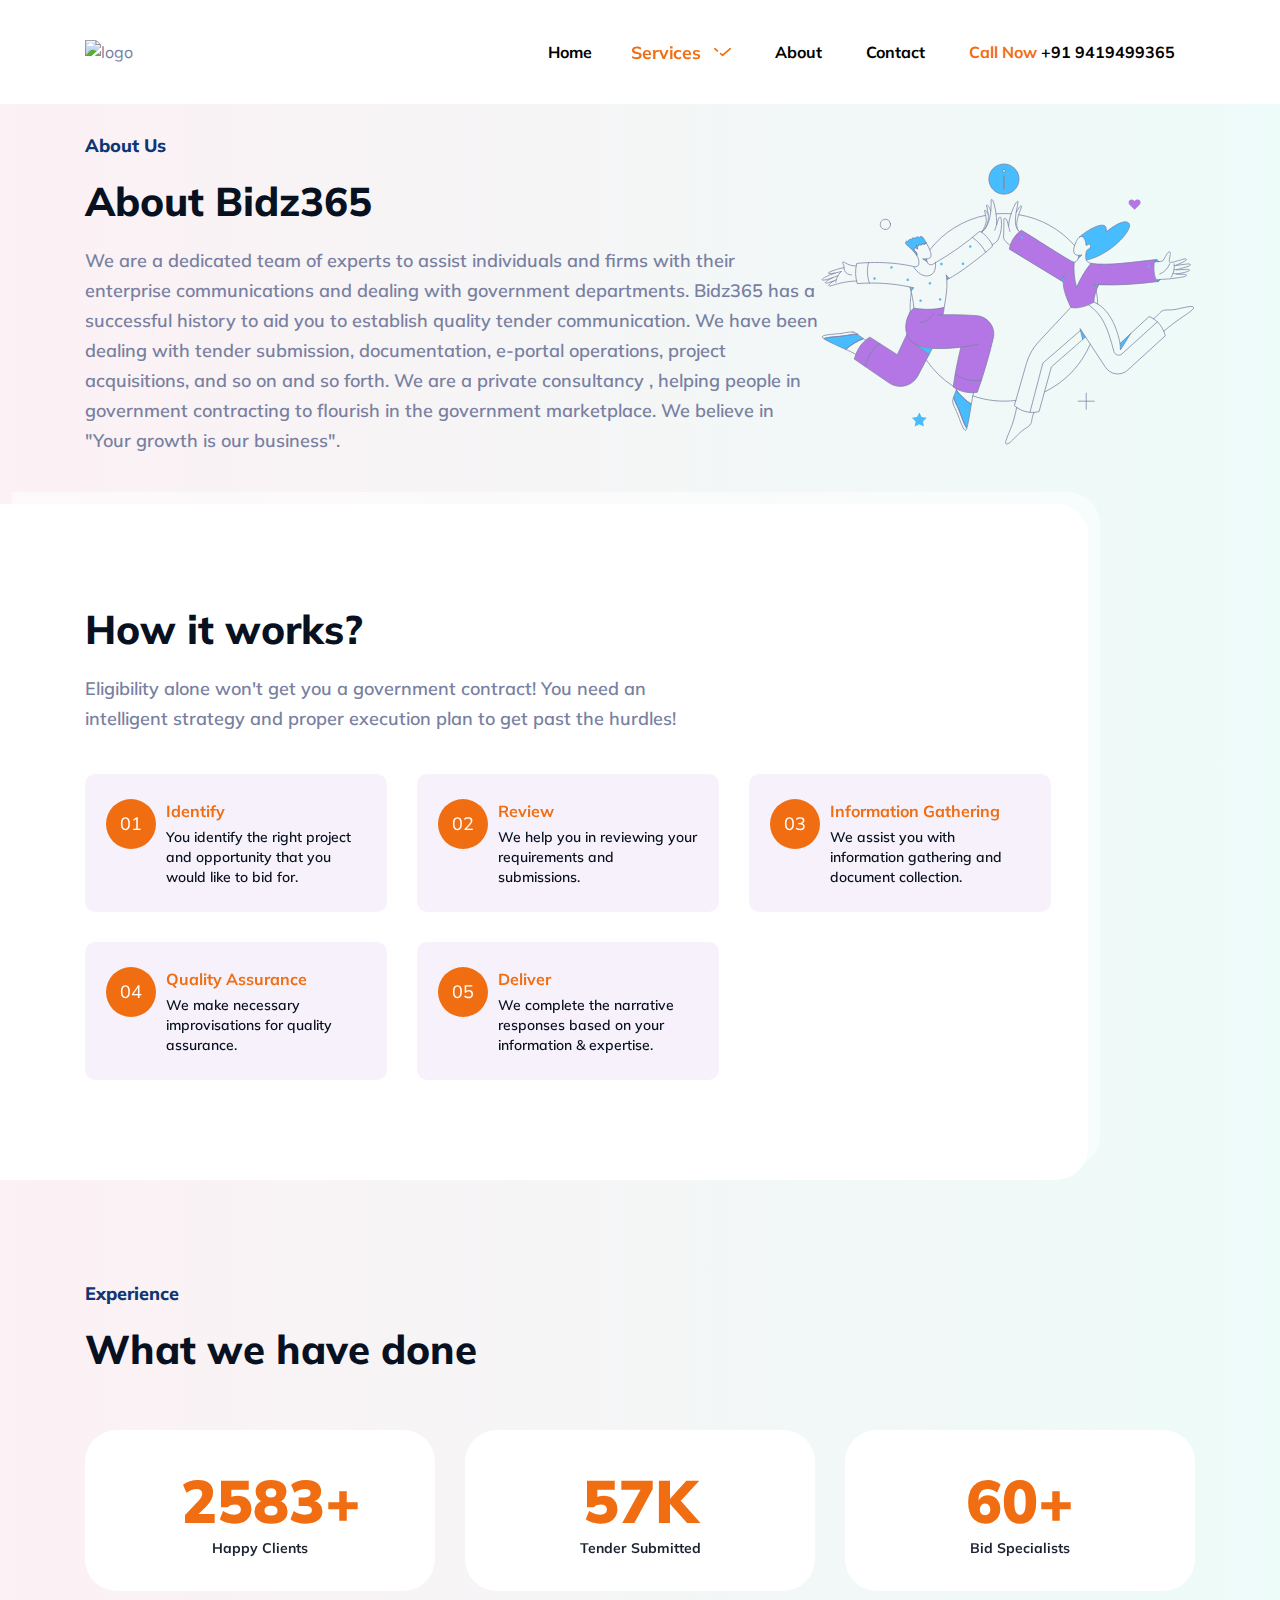
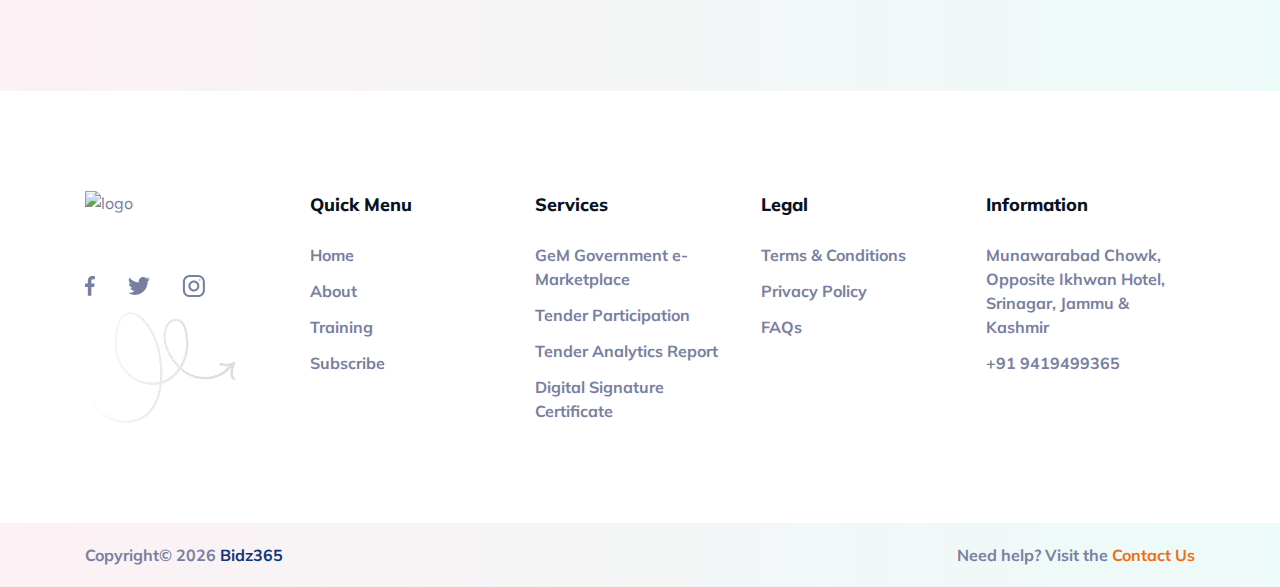
==== about.html @ 1468e2b6 "Updated" ====
<!DOCTYPE html>
<html lang="en" dir="ltr">

<head>
    <meta charset="UTF-8" />
    <meta http-equiv="X-UA-Compatible" content="IE=edge" />
    <meta name="viewport" content="width=device-width, initial-scale=1.0" />
    <title>About Bidz365 | Tender Management Service in Kashmir</title>
    <link rel="icon" href="https://www.bidz365.com/assets/uploads/favicon.png" sizes="32x32" />
    <link rel="icon" href="https://www.bidz365.com/assets/uploads/favicon.png" sizes="192x192" />
    <link rel="apple-touch-icon" href="https://www.bidz365.com/assets/uploads/favicon.png" />
    <!-- Favicon -->
    <link rel="icon" type="icon" href="assets/images/favicon.png" />
    <!-- Fonts -->
    <link href="https://fonts.googleapis.com/css2?family=Mulish:wght@400;500;700;800;900&display=swap"
        rel="stylesheet" />
    <!-- Swiper Slider -->
    <link rel="stylesheet" href="assets/css/swiper-bundle.min.css" />
    <!-- AOS Animation CSS -->
    <link href="assets/css/aos.css" rel="stylesheet" />
    <!-- Style CSS -->
    <link rel="stylesheet" href="assets/css/style.css" />
</head>

<body class="overflow-x-hidden">
    <!-- screen loader -->
    <div class="screen_loader fixed inset-0 z-[60] grid place-content-center bg-[#fafafa] dark:bg-[#060818]">
        <svg xmlns="http://www.w3.org/2000/svg" xmlns:xlink="http://www.w3.org/1999/xlink" width="200px" height="200px"
            viewBox="0 0 100 100" preserveAspectRatio="xMidYMid">
            <circle cx="50" cy="50" r="0" fill="none" stroke="#47bdff" stroke-width="4">
                <animate attributeName="r" repeatCount="indefinite" dur="1s" values="0;16" keyTimes="0;1"
                    keySplines="0 0.2 0.8 1" calcMode="spline" begin="0s"></animate>
                <animate attributeName="opacity" repeatCount="indefinite" dur="1s" values="1;0" keyTimes="0;1"
                    keySplines="0.2 0 0.8 1" calcMode="spline" begin="0s"></animate>
            </circle>
            <circle cx="50" cy="50" r="0" fill="none" stroke="#b476e5" stroke-width="4">
                <animate attributeName="r" repeatCount="indefinite" dur="1s" values="0;16" keyTimes="0;1"
                    keySplines="0 0.2 0.8 1" calcMode="spline" begin="-0.5s"></animate>
                <animate attributeName="opacity" repeatCount="indefinite" dur="1s" values="1;0" keyTimes="0;1"
                    keySplines="0.2 0 0.8 1" calcMode="spline" begin="-0.5s"></animate>
            </circle>
        </svg>
    </div>

    <div
        class="flex min-h-screen flex-col bg-white bg-gradient-to-r from-[#FCF1F4] to-[#EDFBF9] font-mulish text-base font-normal text-gray antialiased dark:bg-[#101926] dark:from-transparent dark:to-transparent">
        <header id="top-header" class="sticky top-0 z-50 bg-white transition duration-300">
            <div class="container">
                <div class="relative flex items-center justify-between py-5 lg:py-0">
                    <a href="/"><img src="assets/images/logo.jpeg" alt="logo" class="h-15" /></a>
                    <div class="flex items-center">
                        <div onclick="toggleMenu()" class="overlay fixed inset-0 z-[51] hidden bg-black/60 lg:hidden">
                        </div>
                        <div class="menus">
                            <div class="border-b border-gray/10 ltr:text-right rtl:text-left lg:hidden">
                                <button onclick="toggleMenu()" type="button" class="p-4">
                                    <svg xmlns="http://www.w3.org/2000/svg" fill="none" viewBox="0 0 24 24"
                                        stroke-width="1.5" stroke="currentColor"
                                        class="h-6 w-6 text-black dark:text-white">
                                        <path stroke-linecap="round" stroke-linejoin="round" d="M6 18L18 6M6 6l12 12" />
                                    </svg>
                                </button>
                            </div>
                            <ul>
                                <li><a href="/">Home</a></li>
                                <li class="group relative">
                                    <a href="javascript:;" class="active">
                                        Services
                                        <div class="group-hover:rotate-180 ltr:ml-2 rtl:mr-2">
                                            <svg width="24" height="24" viewBox="0 0 24 24" fill="none"
                                                xmlns="http://www.w3.org/2000/svg">
                                                <path d="M19 9L12 15L10.25 13.5M5 9L7.33333 11" stroke="currentColor"
                                                    stroke-width="1.5" stroke-linecap="round" stroke-linejoin="round" />
                                            </svg>
                                        </div>
                                    </a>
                                    <div class="submenu">
                                        <a href="https://www.bidz365.com/government-marketplace/">Government
                                            e-Marketplace (GeM)</a>
                                        <a href="https://www.bidz365.com/tender-participation/">Tender Participation
                                            Services</a>
                                        <a href="https://www.bidz365.com/tender-analytics-report.php">Tender Analytics
                                            Report </a>
                                        <a href="https://www.bidz365.com/digital-signature-certificates.php">Digital
                                            Signature Certificate </a>
                                        <!-- <a href="marketing.html" class="active">Sales Marketing </a> -->
                                        <a href="https://www.bidz365.com/">
                                            Training
                                            <span
                                                class="ml-1 whitespace-nowrap rounded bg-gradient-to-r from-[#ef4444] to-[#f97316] px-1.5 py-0.5 text-[10px] font-bold uppercase text-white">
                                                New
                                            </span>
                                        </a>
                                    </div>
                                </li>
                                <li>
                                    <a href="https://www.bidz365.com/about-us/">About</a>
                                </li>
                                <li>
                                    <a href="https://www.bidz365.com/contact/">Contact</a>
                                </li>
                                <li>
                                    <a class="ml-2" href="tel:+919419499365"><span><span class="text-secondary">Call Now
                                            </span> +91 9419499365</span></a>
                                </li>
                            </ul>
                        </div>
                        <ul
                            class="flex items-center gap-5 ltr:pr-5 rtl:pl-5 ltr:lg:pl-5 ltr:lg:pr-0 rtl:lg:pr-5 rtl:lg:pl-0">
                            <!-- <li>
                                <button type="button"
                                class="btn bg-secondary py-2 px-[20px] inline-flex items-center text-white hover:bg-primary">Read More</button>
                            </li> -->
                            <!-- <li>
                                <button type="button"
                                    class="flex h-10 w-10 items-center justify-center rounded-full bg-gray-dark text-white hover:text-primary"
                                    onclick="toggleTheme()">
                                    <svg width="20" height="20" viewBox="0 0 20 20" fill="none"
                                        xmlns="http://www.w3.org/2000/svg" class="dark-mode-btn">
                                        <path
                                            d="M8 4C8 8.4 11.6 12 16 12C17.4 12 18.8 11.6 20 11C19.5 16.1 15.2 20 10 20C4.5 20 0 15.5 0 10C0 4.8 4 0.5 9 0C8.4 1.2 8 2.6 8 4ZM2 10C2 14.4 5.6 18 10 18C12.9 18 15.5 16.5 17 14C16.7 14 16.4 14 16 14C10.5 14 6 9.5 6 4C6 3.7 6 3.4 6 3C3.6 4.4 2 7.1 2 10Z"
                                            fill="currentColor" />
                                    </svg>
                                    <svg width="20" height="20" viewBox="0 0 20 20" fill="none"
                                        xmlns="http://www.w3.org/2000/svg" class="light-mode-btn hidden">
                                        <path
                                            d="M10 15C8.67392 15 7.40215 14.4732 6.46447 13.5355C5.52678 12.5979 5 11.3261 5 10C5 8.67392 5.52678 7.40215 6.46447 6.46447C7.40215 5.52678 8.67392 5 10 5C11.3261 5 12.5979 5.52678 13.5355 6.46447C14.4732 7.40215 15 8.67392 15 10C15 11.3261 14.4732 12.5979 13.5355 13.5355C12.5979 14.4732 11.3261 15 10 15ZM10 13.3333C10.8841 13.3333 11.7319 12.9821 12.357 12.357C12.9821 11.7319 13.3333 10.8841 13.3333 10C13.3333 9.11595 12.9821 8.2681 12.357 7.64298C11.7319 7.01786 10.8841 6.66667 10 6.66667C9.11595 6.66667 8.2681 7.01786 7.64298 7.64298C7.01786 8.2681 6.66667 9.11595 6.66667 10C6.66667 10.8841 7.01786 11.7319 7.64298 12.357C8.2681 12.9821 9.11595 13.3333 10 13.3333Z"
                                            fill="currentColor" />
                                        <path
                                            d="M9.09091 0.909092C9.09091 0.407014 9.49792 0 10 0C10.5021 0 10.9091 0.407014 10.9091 0.909092V1.81818C10.9091 2.32026 10.5021 2.72727 10 2.72727C9.49792 2.72727 9.09091 2.32026 9.09091 1.81818V0.909092ZM9.09091 18.1818C9.09091 17.6797 9.49792 17.2727 10 17.2727C10.5021 17.2727 10.9091 17.6797 10.9091 18.1818V19.0909C10.9091 19.593 10.5021 20 10 20C9.49792 20 9.09091 19.593 9.09091 19.0909V18.1818ZM2.92909 4.21455C2.57412 3.85958 2.57412 3.28406 2.92909 2.92909C3.28406 2.57412 3.85958 2.57412 4.21455 2.92909L4.85727 3.57182C5.21224 3.92679 5.21224 4.5023 4.85727 4.85727C4.5023 5.21224 3.92679 5.21224 3.57182 4.85727L2.92909 4.21455ZM15.1427 16.4282C14.7878 16.0732 14.7878 15.4977 15.1427 15.1427C15.4977 14.7878 16.0732 14.7878 16.4282 15.1427L17.0709 15.7855C17.4259 16.1404 17.4259 16.7159 17.0709 17.0709C16.7159 17.4259 16.1404 17.4259 15.7855 17.0709L15.1427 16.4282ZM15.7851 2.92886C16.1402 2.57358 16.7161 2.57361 17.0712 2.92894C17.4261 3.28403 17.4259 3.85951 17.071 4.21447L16.4283 4.8572C16.0732 5.21221 15.4977 5.21221 15.1427 4.8572C14.7877 4.50225 14.7876 3.92678 15.1425 3.57174L15.7851 2.92886ZM3.57182 15.1427C3.92679 14.7878 4.5023 14.7878 4.85727 15.1427C5.21224 15.4977 5.21224 16.0732 4.85727 16.4282L4.21455 17.0709C3.85958 17.4259 3.28406 17.4259 2.92909 17.0709C2.57412 16.7159 2.57412 16.1404 2.92909 15.7855L3.57182 15.1427ZM19.0909 9.09091C19.593 9.09091 20 9.49792 20 10C20 10.5021 19.593 10.9091 19.0909 10.9091H18.1818C17.6797 10.9091 17.2727 10.5021 17.2727 10C17.2727 9.49792 17.6797 9.09091 18.1818 9.09091H19.0909ZM1.81818 9.09091C2.32026 9.09091 2.72727 9.49792 2.72727 10C2.72727 10.5021 2.32026 10.9091 1.81818 10.9091H0.909092C0.407014 10.9091 0 10.5021 0 10C0 9.49792 0.407014 9.09091 0.909092 9.09091H1.81818Z"
                                            fill="currentColor" />
                                    </svg>
                                </button>
                            </li> -->
                        </ul>
                        <button type="button"
                            class="flex h-10 w-10 items-center justify-center rounded-full bg-primary lg:hidden"
                            onclick="toggleMenu()">
                            <svg width="22" height="18" viewBox="0 0 22 18" fill="none"
                                xmlns="http://www.w3.org/2000/svg" class="text-white">
                                <path
                                    d="M2 15H11C11.552 15 12 15.447 12 16C12 16.553 11.552 17 11 17H2C1.448 17 1 16.553 1 16C1 15.447 1.448 15 2 15Z"
                                    fill="currentColor" />
                                <path
                                    d="M2 8H20C20.552 8 21 8.447 21 9C21 9.553 20.552 10 20 10H2C1.448 10 1 9.553 1 9C1 8.447 1.448 8 2 8Z"
                                    fill="currentColor" />
                                <path
                                    d="M21 2C21 1.447 20.552 1 20 1H7C6.448 1 6 1.447 6 2C6 2.553 6.448 3 7 3H20C20.552 3 21 2.553 21 2Z"
                                    fill="currentColor" />
                            </svg>
                        </button>
                    </div>
                </div>
            </div>
        </header>

        <div class="-mt-[82px] flex-grow overflow-x-hidden lg:-mt-[106px]">
            <div
                class="bg-[url(../images/inner-page-hero-bg.png)] bg-cover bg-bottom bg-no-repeat pt-[82px] lg:pt-[106px]">
                <div class="relative">
                    <div class="container">
                        <div class="items-center justify-between py-10 md:flex md:h-[400px] md:py-0">
                            <div class="heading relative mb-0 text-center ltr:md:text-left rtl:md:text-right">
                                <h6>About Us</h6>
                                <h4 class="!text-white">About Bidz365</h4>
                                <p class="py-5 text-lg font-semibold leading-[30px]">
                                    We are a dedicated team of experts to assist individuals and firms with their
                                    enterprise communications and dealing with government departments. Bidz365 has a
                                    successful history to aid you to establish quality tender communication. We have
                                    been dealing with tender submission, documentation, e-portal operations, project
                                    acquisitions, and so on and so forth. We are a private consultancy , helping people
                                    in government contracting to flourish in the government marketplace.
                                    We believe in "Your growth is our business".
                                </p>
                            </div>
                            <div class="relative mt-6 md:mt-0 aos-init aos-animate" data-aos="fade-left"
                                data-aos-duration="1000">
                                <svg width="374" height="282" viewBox="0 0 374 282" fill="none"
                                    xmlns="http://www.w3.org/2000/svg"
                                    class="mx-auto w-[90%] rtl:rotate-y-180 sm:w-auto md:mx-auto">
                                    <path
                                        d="M337.158 118.514C332.708 118.514 331.033 96.8514 335.485 96.5051C311.417 99.0664 286.706 103.003 269.907 100.334C264.009 107.607 259.198 115.697 255.623 124.351C253.353 116.205 252.527 107.724 253.183 99.2934C249.987 99.0332 215.114 75.9104 200.431 67.3223C197.247 69.4759 194.535 72.2536 192.459 75.4871C190.381 78.7205 188.984 82.3422 188.348 86.1324L239.81 117.44L243.863 111.603C242.916 113.934 242.385 116.413 242.297 118.927C242.149 123.984 243.785 131.38 249.88 144.365C255.828 146.149 265.534 143.398 272.93 139.123C272.596 134.476 274.863 128.787 276.574 124.03C275.261 123.069 273.881 122.199 272.447 121.428C294.257 122.864 314.779 121.238 337.158 118.514Z"
                                        fill="#B476E5"></path>
                                    <path
                                        d="M155.851 152.679C144.547 151.795 133.207 151.484 121.872 151.75C122.58 149.341 123.004 146.858 123.136 144.352C113.842 146.768 104.844 146.842 92.875 145.134V144.986C87.314 148.664 82.4593 161.708 85.9462 171.296L76.2937 191.681L48.7839 174.129C40.4932 179.297 36.3292 185.915 33.2806 196.064L67.9658 219.819C70.2925 221.416 72.931 222.502 75.7074 223.005C78.484 223.509 81.3358 223.419 84.075 222.74C86.8142 222.063 89.3789 220.813 91.6002 219.072C93.8215 217.332 95.6491 215.14 96.9627 212.644L108.042 191.566L94.0589 180.886C96.1097 182.083 98.3116 182.999 100.606 183.61C112.02 186.77 128.711 185.506 139.937 184.13C136.635 197.264 134.054 210.568 132.205 223.983C139.284 228.746 147.916 230.62 156.332 229.225C162.62 211.603 167.933 193.648 172.246 175.44C172.89 172.849 172.963 170.149 172.458 167.527C171.953 164.907 170.883 162.426 169.323 160.26C167.762 158.094 165.749 156.294 163.423 154.984C161.096 153.675 158.512 152.889 155.851 152.679Z"
                                        fill="#B476E5"></path>
                                    <path
                                        d="M318.645 37.3581C318.365 37.0759 318.033 36.8521 317.665 36.6993C317.299 36.5464 316.905 36.4678 316.506 36.4678C316.109 36.4678 315.716 36.5464 315.35 36.6993C314.982 36.8521 314.649 37.0759 314.369 37.3581L313.587 38.1408L312.804 37.3581C312.237 36.7912 311.468 36.4727 310.665 36.4729C309.863 36.4731 309.094 36.7918 308.527 37.3591C307.961 37.9263 307.642 38.6955 307.642 39.4976C307.642 40.2995 307.961 41.0686 308.529 41.6355L313.616 46.6917L318.635 41.6355C318.919 41.3563 319.144 41.0238 319.299 40.657C319.451 40.2903 319.531 39.8966 319.531 39.4988C319.533 39.1012 319.455 38.7071 319.302 38.3396C319.15 37.9721 318.927 37.6387 318.645 37.3581Z"
                                        fill="#B476E5"></path>
                                    <path
                                        d="M105.774 254.84L100.606 254.059L98.3011 249.412L95.9961 254.059L90.8303 254.84L94.5853 258.446L93.693 263.577L98.3011 261.16L102.911 263.577L102.019 258.446L105.774 254.84Z"
                                        fill="#47BDFF"></path>
                                    <path
                                        d="M261.058 91.8887L257.145 95.6065C257.507 94.5745 257.732 93.4997 257.814 92.4092C258.912 92.3565 260 92.182 261.058 91.8887Z"
                                        fill="#47BDFF"></path>
                                    <path
                                        d="M277.343 121.676C277.083 122.42 276.823 123.201 276.525 124.024C275.212 123.062 273.833 122.193 272.398 121.422C274.071 121.49 275.707 121.602 277.343 121.676Z"
                                        fill="#47BDFF"></path>
                                    <path
                                        d="M307.604 59.9633C301.514 54.9071 285.001 69.1091 285.001 69.1091C288.048 54.0892 265.743 66.9567 258.233 74.2769C262.1 71.1911 265.185 77.8812 264.851 81.6734C264.851 82.5676 265.334 82.7535 266.71 81.7868C269.572 79.7049 271.617 84.6496 266.226 86.9526C265.864 87.3442 265.598 87.8124 265.444 88.3224C264.456 91.1281 264.391 94.1765 265.258 97.022C290.279 91.8993 313.664 64.9824 307.604 59.9633Z"
                                        fill="#47BDFF"></path>
                                    <path d="M264.628 174.019L261.653 176.584L259.051 165.542L264.628 174.019Z"
                                        fill="#47BDFF"></path>
                                    <path
                                        d="M182.952 1.00002C179.972 1.00002 177.059 1.88368 174.581 3.53928C172.103 5.19488 170.172 7.54786 169.032 10.301C167.891 13.0541 167.593 16.0835 168.175 19.0063C168.756 21.9289 170.191 24.6137 172.298 26.7208C174.405 28.828 177.09 30.2628 180.012 30.8442C182.935 31.4257 185.965 31.1273 188.718 29.9869C191.471 28.8466 193.823 26.9153 195.479 24.4376C197.134 21.9598 198.019 19.0468 198.019 16.0669C198.023 14.0873 197.635 12.1264 196.88 10.2969C196.123 8.46714 195.013 6.80469 193.614 5.40503C192.213 4.00518 190.552 2.89551 188.722 2.13963C186.893 1.38374 184.931 0.996502 182.952 1.00002ZM183.324 25.2401C183.324 25.3387 183.284 25.4332 183.215 25.5031C183.145 25.5727 183.05 25.6119 182.952 25.6119C182.902 25.6148 182.853 25.607 182.806 25.5894C182.76 25.5718 182.718 25.5444 182.683 25.5093C182.648 25.4741 182.62 25.432 182.603 25.3857C182.585 25.3393 182.577 25.2896 182.58 25.2401V13.5662C182.581 13.4678 182.62 13.3735 182.69 13.3038C182.759 13.2343 182.853 13.195 182.952 13.1944C183.001 13.1915 183.051 13.1993 183.097 13.2169C183.144 13.2345 183.186 13.2619 183.221 13.297C183.256 13.3322 183.284 13.3742 183.301 13.4206C183.319 13.467 183.327 13.5167 183.324 13.5662V25.2401ZM181.911 7.91709C181.923 7.64393 182.039 7.38584 182.237 7.19682C182.434 7.0076 182.697 6.90213 182.97 6.90213C183.244 6.90213 183.507 7.0076 183.704 7.19682C183.901 7.38584 184.018 7.64393 184.03 7.91709C184.018 8.19025 183.901 8.44835 183.704 8.63737C183.507 8.82658 183.244 8.93205 182.97 8.93205C182.697 8.93205 182.434 8.82658 182.237 8.63737C182.039 8.44835 181.923 8.19025 181.911 7.91709Z"
                                        fill="#47BDFF"></path>
                                    <path
                                        d="M93.8395 180.749L108.041 191.568L111.35 185.322C105.239 185.165 99.2471 183.6 93.8395 180.749Z"
                                        fill="#47BDFF"></path>
                                    <path
                                        d="M106.109 98.8112L101.647 95.8018C102.93 95.9559 104.223 96.0058 105.514 95.9505C105.616 96.9216 105.815 97.88 106.109 98.8112Z"
                                        fill="#47BDFF"></path>
                                    <path
                                        d="M243.81 111.602C242.863 113.932 242.333 116.411 242.245 118.926L239.754 117.401L243.81 111.602Z"
                                        fill="#47BDFF"></path>
                                    <path
                                        d="M125.143 111.861C125.475 113.482 125.711 115.12 125.85 116.769C126.556 116.434 127.337 116.025 128.118 115.616L125.143 111.861Z"
                                        fill="#47BDFF"></path>
                                    <path
                                        d="M135.292 227.032C134.438 229.486 133.358 231.94 132.617 234.094C133.194 236.567 134.093 238.955 135.292 241.195C139.047 248.147 142.802 261.792 145.776 265.212C147.412 260.342 149.159 248.112 150.311 241.232C144.509 237.419 139.424 232.613 135.292 227.032Z"
                                        fill="#47BDFF"></path>
                                    <path
                                        d="M36.3294 171.194C33.7933 171.082 31.2538 171.321 28.7823 171.9C21.0492 173.685 6.88639 173.685 2.83398 175.655C7.07228 178.555 18.4096 183.5 24.7299 186.399C29.9547 181.791 35.9602 178.152 42.4638 175.655C40.2703 174.168 38.1883 172.495 36.3294 171.194Z"
                                        fill="#47BDFF"></path>
                                    <path
                                        d="M102.391 75.061C101.164 73.0534 98.4774 73.1649 98.7475 74.6892C97.0764 73.2021 94.1765 73.9065 94.5092 75.6187C92.5035 73.9828 90.1613 75.284 90.6427 76.8455C88.8972 75.5071 87.0012 76.8455 87.596 78.4442C85.1051 77.366 83.0231 79.2269 85.9602 82.162C87.2242 83.426 92.7246 87.5137 95.8104 92.6814C96.0002 91.938 95.9826 91.1571 95.7599 90.4229C95.537 89.689 95.1173 89.0299 94.5463 88.5175C91.4977 86.2124 93.5797 83.4632 95.513 85.3573C97.2232 87.0303 96.6675 84.5746 95.4386 82.3831C95.6932 82.6026 95.999 82.7547 96.3278 82.8249C96.6565 82.8954 96.9977 82.8819 97.3198 82.7858C97.6421 82.6897 97.9348 82.5142 98.1714 82.2751C98.4078 82.0362 98.5804 81.7417 98.6731 81.4184C98.9169 81.6026 99.1979 81.7315 99.4965 81.7959C99.7953 81.8603 100.104 81.8589 100.402 81.7916C100.7 81.7243 100.98 81.593 101.222 81.4065C101.464 81.22 101.663 80.9831 101.804 80.712C103.174 81.6767 105.038 81.0838 105.113 79.6339C104.287 78.2172 103.358 76.6557 102.391 75.061Z"
                                        fill="#47BDFF"></path>
                                    <path
                                        d="M92.73 124.721L90.018 128.216C89.6462 126.768 89.2744 125.353 88.8655 123.979C90.1237 124.203 92.73 124.721 92.73 124.721Z"
                                        fill="#47BDFF"></path>
                                    <path
                                        d="M54.805 115.541C54.792 115.867 54.6535 116.176 54.4179 116.402C54.1825 116.628 53.8685 116.755 53.5419 116.755C53.2153 116.755 52.9013 116.628 52.6659 116.402C52.4305 116.176 52.2917 115.867 52.2788 115.541C52.2917 115.214 52.4305 114.905 52.6659 114.679C52.9013 114.453 53.2153 114.326 53.5419 114.326C53.8685 114.326 54.1825 114.453 54.4179 114.679C54.6535 114.905 54.792 115.214 54.805 115.541Z"
                                        fill="#47BDFF"></path>
                                    <path
                                        d="M71.7583 104.389C71.7583 104.724 71.6253 105.046 71.3881 105.283C71.1512 105.52 70.8295 105.653 70.4943 105.653C70.1591 105.653 69.8376 105.52 69.6004 105.283C69.3635 105.046 69.2302 104.724 69.2302 104.389C69.2302 104.054 69.3635 103.732 69.6004 103.495C69.8376 103.258 70.1591 103.125 70.4943 103.125C70.8295 103.125 71.1512 103.258 71.3881 103.495C71.6253 103.732 71.7583 104.054 71.7583 104.389Z"
                                        fill="#47BDFF"></path>
                                    <path
                                        d="M88.0044 116.806C88.0044 117.141 87.8712 117.463 87.6342 117.7C87.3972 117.937 87.0756 118.07 86.7404 118.07C86.4052 118.07 86.0837 117.937 85.8465 117.7C85.6096 117.463 85.4763 117.141 85.4763 116.806C85.4763 116.471 85.6096 116.149 85.8465 115.912C86.0837 115.675 86.4052 115.542 86.7404 115.542C87.0756 115.542 87.3972 115.675 87.6342 115.912C87.8712 116.149 88.0044 116.471 88.0044 116.806Z"
                                        fill="#47BDFF"></path>
                                    <path
                                        d="M110.161 120.337C110.161 120.672 110.028 120.994 109.791 121.231C109.554 121.468 109.232 121.601 108.897 121.601C108.562 121.601 108.24 121.468 108.003 121.231C107.766 120.994 107.633 120.672 107.633 120.337C107.633 120.002 107.766 119.681 108.003 119.443C108.24 119.206 108.562 119.073 108.897 119.073C109.232 119.073 109.554 119.206 109.791 119.443C110.028 119.681 110.161 120.002 110.161 120.337Z"
                                        fill="#47BDFF"></path>
                                    <path
                                        d="M121.69 101.004C121.69 101.339 121.557 101.661 121.32 101.898C121.083 102.135 120.762 102.268 120.426 102.268C120.091 102.268 119.77 102.135 119.533 101.898C119.296 101.661 119.162 101.339 119.162 101.004C119.162 100.669 119.296 100.348 119.533 100.11C119.77 99.8735 120.091 99.7402 120.426 99.7402C120.762 99.7402 121.083 99.8735 121.32 100.11C121.557 100.348 121.69 100.669 121.69 101.004Z"
                                        fill="#47BDFF"></path>
                                    <path
                                        d="M143.247 100.745C143.247 101.08 143.114 101.401 142.877 101.638C142.64 101.875 142.318 102.009 141.983 102.009C141.648 102.009 141.326 101.875 141.089 101.638C140.852 101.401 140.719 101.08 140.719 100.745C140.719 100.409 140.852 100.088 141.089 99.8507C141.326 99.6137 141.648 99.4805 141.983 99.4805C142.318 99.4805 142.64 99.6137 142.877 99.8507C143.114 100.088 143.247 100.409 143.247 100.745Z"
                                        fill="#47BDFF"></path>
                                    <path
                                        d="M150.534 83.6088C150.534 83.944 150.401 84.2655 150.164 84.5026C149.927 84.7396 149.605 84.8728 149.27 84.8728C148.935 84.8728 148.613 84.7396 148.376 84.5026C148.139 84.2655 148.006 83.944 148.006 83.6088C148.006 83.2736 148.139 82.9521 148.376 82.7149C148.613 82.478 148.935 82.3447 149.27 82.3447C149.605 82.3447 149.927 82.478 150.164 82.7149C150.401 82.9521 150.534 83.2736 150.534 83.6088Z"
                                        fill="#47BDFF"></path>
                                    <path
                                        d="M100.829 137.697C100.829 138.032 100.696 138.354 100.459 138.591C100.222 138.827 99.9006 138.961 99.5654 138.961C99.2303 138.961 98.9088 138.827 98.6716 138.591C98.4346 138.354 98.3014 138.032 98.3014 137.697C98.3014 137.361 98.4346 137.04 98.6716 136.803C98.9088 136.566 99.2303 136.433 99.5654 136.433C99.9006 136.433 100.222 136.566 100.459 136.803C100.696 137.04 100.829 137.361 100.829 137.697Z"
                                        fill="#47BDFF"></path>
                                    <path
                                        d="M120.422 136.435C120.422 136.77 120.289 137.092 120.052 137.329C119.815 137.566 119.493 137.699 119.158 137.699C118.823 137.699 118.501 137.566 118.264 137.329C118.027 137.092 117.894 136.77 117.894 136.435C117.894 136.1 118.027 135.778 118.264 135.541C118.501 135.304 118.823 135.171 119.158 135.171C119.493 135.171 119.815 135.304 120.052 135.541C120.289 135.778 120.422 136.1 120.422 136.435Z"
                                        fill="#47BDFF"></path>
                                    <path
                                        d="M337.79 98.6627C336.489 98.7371 334.184 98.8486 333.663 98.8858C334.63 95.802 336.344 95.7628 337.79 98.6627Z"
                                        fill="#47BDFF"></path>
                                    <path
                                        d="M338.98 116.509C338.05 119.037 336.526 119.148 335.225 116.806C336.303 116.74 337.604 116.62 338.98 116.509Z"
                                        fill="#47BDFF"></path>
                                    <path
                                        d="M202.21 74.2777C202.21 74.6129 202.077 74.9344 201.84 75.1716C201.603 75.4085 201.281 75.5418 200.946 75.5418C200.611 75.5418 200.288 75.4085 200.052 75.1716C199.815 74.9344 199.682 74.6129 199.682 74.2777C199.682 73.9425 199.815 73.621 200.052 73.3839C200.288 73.1469 200.611 73.0137 200.946 73.0137C201.281 73.0137 201.603 73.1469 201.84 73.3839C202.077 73.621 202.21 73.9425 202.21 74.2777Z"
                                        fill="#47BDFF"></path>
                                    <path
                                        d="M329.09 103.533C329.077 103.859 328.94 104.168 328.703 104.394C328.468 104.621 328.153 104.747 327.828 104.747C327.501 104.747 327.186 104.621 326.952 104.394C326.715 104.168 326.578 103.859 326.564 103.533C326.578 103.206 326.715 102.898 326.952 102.671C327.186 102.445 327.501 102.318 327.828 102.318C328.153 102.318 328.468 102.445 328.703 102.671C328.94 102.898 329.077 103.206 329.09 103.533Z"
                                        fill="#47BDFF"></path>
                                    <path
                                        d="M299.388 186.882C299.376 184.745 299.253 182.61 299.016 180.487L309.76 170.523L299.388 186.882Z"
                                        fill="#47BDFF"></path>
                                    <path d="M194.849 237.443C180.326 239.257 165.58 237.692 151.761 232.87"
                                        stroke="currentColor" stroke-width="0.75" stroke-linecap="round"
                                        stroke-linejoin="round"></path>
                                    <path d="M269.313 181.115C260.353 202.099 244.077 219.115 223.511 228.999"
                                        stroke="currentColor" stroke-width="0.75" stroke-linecap="round"
                                        stroke-linejoin="round"></path>
                                    <path d="M275.26 127.511C276.084 131.954 276.568 136.453 276.71 140.969"
                                        stroke="currentColor" stroke-width="0.75" stroke-linecap="round"
                                        stroke-linejoin="round"></path>
                                    <path d="M197.637 51.6729C219.335 55.0833 239.141 66.0202 253.586 82.5678"
                                        stroke="currentColor" stroke-width="0.75" stroke-linecap="round"
                                        stroke-linejoin="round"></path>
                                    <path
                                        d="M175.069 50.8529C179.3 50.513 183.549 50.4508 187.788 50.667C188.532 50.7061 189.312 50.7413 190.056 50.8157"
                                        stroke="currentColor" stroke-width="0.75" stroke-linecap="round"
                                        stroke-linejoin="round"></path>
                                    <path d="M108.748 86.8763C122.591 69.0045 142.418 56.7281 164.587 52.3027"
                                        stroke="currentColor" stroke-width="0.75" stroke-linecap="round"
                                        stroke-linejoin="round"></path>
                                    <path
                                        d="M89.232 148.963C89.0802 145.816 89.0925 142.664 89.2692 139.519C89.4477 136.17 89.795 132.832 90.3102 129.519"
                                        stroke="currentColor" stroke-width="0.75" stroke-linecap="round"
                                        stroke-linejoin="round"></path>
                                    <path d="M132.391 223.426C121.629 216.524 112.383 207.508 105.216 196.92"
                                        stroke="currentColor" stroke-width="0.75" stroke-linecap="round"
                                        stroke-linejoin="round"></path>
                                    <path
                                        d="M257.824 92.3798C258.906 92.3471 259.979 92.1849 261.021 91.8965L257.155 95.5771"
                                        stroke="currentColor" stroke-width="0.75" stroke-linecap="round"
                                        stroke-linejoin="round"></path>
                                    <path
                                        d="M354.706 102.456L362.03 99.1097C366.676 96.9905 366.726 94.7305 361.175 96.5072C360.839 96.6148 352.587 99.0686 351.286 99.2584C350.282 99.4051 348.546 99.5539 348.351 98.8866C347.605 96.3428 350.699 89.4708 348.537 88.7742C347.126 88.3222 344.715 92.7561 343.183 95.9495C342.111 98.1841 340.248 98.552 337.792 98.6635"
                                        stroke="currentColor" stroke-width="0.75" stroke-linecap="round"
                                        stroke-linejoin="round"></path>
                                    <path
                                        d="M353.368 102.604C353.368 102.604 364.521 101.234 365.265 101.117C371.061 100.273 370.656 102.461 365.711 103.831C360.989 105.138 355.301 106.766 355.301 106.766"
                                        stroke="currentColor" stroke-width="0.75" stroke-linecap="round"
                                        stroke-linejoin="round"></path>
                                    <path
                                        d="M353.368 106.732C357.027 106.841 360.688 106.742 364.335 106.434C370.17 105.978 369.538 107.921 364.596 109.148C361.547 109.981 358.44 110.59 355.301 110.97"
                                        stroke="currentColor" stroke-width="0.75" stroke-linecap="round"
                                        stroke-linejoin="round"></path>
                                    <path
                                        d="M338.979 116.509C338.979 116.509 347.047 115.981 348.609 115.84C351.618 115.566 354.71 115.087 357.717 114.688C358.758 114.549 359.985 114.359 361.398 114.1C366.607 113.122 367.382 111.189 361.472 111.349C358.3 111.425 355.13 111.125 352.029 110.457"
                                        stroke="currentColor" stroke-width="0.75" stroke-linecap="round"
                                        stroke-linejoin="round"></path>
                                    <path d="M353.144 100.819C353.71 105.45 352.7 110.136 350.281 114.125"
                                        stroke="currentColor" stroke-width="0.75" stroke-linecap="round"
                                        stroke-linejoin="round"></path>
                                    <path
                                        d="M348.758 100.744C347.885 103.051 346.543 105.151 344.813 106.912C343.085 108.672 341.011 110.053 338.72 110.968"
                                        stroke="currentColor" stroke-width="0.75" stroke-linecap="round"
                                        stroke-linejoin="round"></path>
                                    <path
                                        d="M277.367 121.691C277.106 122.434 276.846 123.215 276.549 124.039C274.616 122.738 272.976 121.896 272.422 121.437C274.095 121.505 275.731 121.617 277.367 121.691Z"
                                        stroke="currentColor" stroke-width="0.75" stroke-linecap="round"
                                        stroke-linejoin="round"></path>
                                    <path
                                        d="M239.757 117.439L243.81 111.602C242.757 113.901 242.209 116.4 242.205 118.93"
                                        stroke="currentColor" stroke-width="0.75" stroke-linecap="round"
                                        stroke-linejoin="round"></path>
                                    <path
                                        d="M253.183 99.295C254.527 99.295 256.265 98.1406 257.161 95.5773C257.521 94.5451 257.746 93.4702 257.83 92.3799C254.335 92.4171 249.847 90.6189 254.93 79.1837C256.024 76.726 258.147 72.9672 260.785 73.5424C263.35 74.104 265.111 78.6456 264.894 81.5651C264.806 82.8193 265.677 82.5121 266.708 81.7783C269.588 79.7199 271.615 84.6391 266.225 86.9441C265.867 87.3374 265.598 87.8051 265.442 88.3138C264.051 94.1841 264.002 99.0191 269.903 100.36"
                                        stroke="currentColor" stroke-width="0.75" stroke-linecap="round"
                                        stroke-linejoin="round"></path>
                                    <path
                                        d="M258.27 74.2772C265.78 66.9532 288.087 54.0896 285.038 69.1095C285.038 69.1095 301.541 54.9094 307.64 59.9637C313.706 64.9847 290.353 91.8976 265.334 97.0282"
                                        stroke="currentColor" stroke-width="0.75" stroke-linecap="round"
                                        stroke-linejoin="round"></path>
                                    <path
                                        d="M337.158 118.514C332.757 118.514 331.032 96.8514 335.485 96.5051C311.613 99.0488 286.856 103.031 269.907 100.334C264.009 107.607 259.198 115.697 255.623 124.351C253.353 116.205 252.527 107.724 253.183 99.2934C249.987 99.0332 215.114 75.9104 200.431 67.3223C197.247 69.4759 194.535 72.2536 192.459 75.4871C190.381 78.7205 188.984 82.3422 188.348 86.1324L242.211 118.927C242.198 119.528 242.211 120.158 242.245 120.831C242.52 125.817 244.428 132.918 249.8 144.351C256.443 146.333 266.739 142.684 272.924 139.109C272.533 133.675 275.699 126.821 277.372 121.694C297.372 122.608 316.471 121.023 337.158 118.514Z"
                                        stroke="currentColor" stroke-width="0.75" stroke-linecap="round"
                                        stroke-linejoin="round"></path>
                                    <path
                                        d="M249.831 144.353L217.711 178.741C211.909 184.938 207.677 192.434 205.37 200.602L193.361 242.572C196.676 245.499 200.648 247.581 204.943 248.638C209.236 249.694 213.723 249.694 218.016 248.638L230.344 203.981C266.823 172.051 260.573 177.508 264.62 174.018L284.51 204.316C285.678 206.092 287.218 207.593 289.022 208.718C290.828 209.842 292.854 210.562 294.965 210.826C297.074 211.092 299.215 210.896 301.242 210.252C303.269 209.611 305.132 208.536 306.703 207.104L344.288 172.791C343.3 168.529 341.322 164.561 338.514 161.207C335.708 157.853 332.149 155.207 328.128 153.486L299.007 180.489C299.007 180.489 293.988 147.365 272.873 139.111"
                                        stroke="currentColor" stroke-width="0.75" stroke-linecap="round"
                                        stroke-linejoin="round"></path>
                                    <path d="M261.654 176.584L259.051 165.542L264.628 174.019" stroke="currentColor"
                                        stroke-width="0.75" stroke-linecap="round" stroke-linejoin="round"></path>
                                    <path
                                        d="M195.704 244.355C194.238 252.241 191.996 259.96 189.012 267.406C186.18 273.797 183.961 279.52 184.773 280.493C187.618 283.895 197.297 269.196 204.478 265.435C206.188 264.586 207.718 263.412 208.978 261.978C211.5 259 210.092 255.546 213.029 249.337"
                                        stroke="currentColor" stroke-width="0.75" stroke-linecap="round"
                                        stroke-linejoin="round"></path>
                                    <path
                                        d="M342.772 168.219C348.928 162.979 355.383 158.101 362.105 153.61C367.94 149.742 372.884 146.1 372.736 144.873C372.209 140.486 356.084 147.595 348.051 146.918C346.141 146.719 344.212 146.883 342.363 147.401C338.645 148.525 338.162 152.049 332.325 155.729"
                                        stroke="currentColor" stroke-width="0.75" stroke-linecap="round"
                                        stroke-linejoin="round"></path>
                                    <path
                                        d="M187.562 63.0838C187.562 54.8655 193.953 39.5443 196.447 38.288C196.514 38.2579 196.586 38.2452 196.657 38.2516C196.729 38.2581 196.798 38.2831 196.858 38.3244C196.917 38.3659 196.964 38.4219 196.995 38.4872C197.027 38.5526 197.04 38.625 197.034 38.697C196.179 47.4749 190.485 62.4674 198.422 68.7818"
                                        stroke="currentColor" stroke-width="0.75" stroke-linecap="round"
                                        stroke-linejoin="round"></path>
                                    <path
                                        d="M189.309 82.3803C186.446 80.447 182.407 77.0971 182.542 73.8293C182.916 64.797 182.859 60.5568 182.877 56.9877C182.891 54.3481 184.967 54.2718 186.372 58.8466C187.604 62.8599 188.9 68.5129 188.9 68.5129"
                                        stroke="currentColor" stroke-width="0.75" stroke-linecap="round"
                                        stroke-linejoin="round"></path>
                                    <path
                                        d="M195.295 49.1067C196.078 47.8055 196.925 46.4651 197.265 45.9113C199.75 41.8687 200.748 42.8588 200.537 43.6063C199.709 46.5297 197.711 50.9284 197.042 53.6424C196.044 57.6361 194.346 63.2109 197.512 67.954"
                                        stroke="currentColor" stroke-width="0.75" stroke-linecap="round"
                                        stroke-linejoin="round"></path>
                                    <path d="M157.338 181.312C157.338 181.312 149.94 182.911 139.939 184.138"
                                        stroke="currentColor" stroke-width="0.75" stroke-linecap="round"
                                        stroke-linejoin="round"></path>
                                    <path
                                        d="M89.1204 149.148C90.0866 147.538 91.3622 146.135 92.8734 145.022V145.17C104.845 146.881 113.842 146.806 123.136 144.388C123.004 146.894 122.58 149.377 121.872 151.786C133.172 151.526 144.498 151.835 155.851 152.716C158.509 152.921 161.091 153.704 163.415 155.011C165.74 156.316 167.751 158.114 169.308 160.278C170.866 162.443 171.932 164.922 172.433 167.54C172.934 170.158 172.857 172.854 172.207 175.441C167.902 193.652 162.59 211.611 156.297 229.236C147.88 230.631 139.248 228.756 132.169 223.994C134.019 210.578 136.6 197.274 139.902 184.141C128.676 185.51 111.987 186.769 100.571 183.62C93.8068 181.756 88.2927 177.862 85.8957 171.24C83.1582 163.726 85.6237 154.612 89.1204 149.148Z"
                                        stroke="currentColor" stroke-width="0.75" stroke-linecap="round"
                                        stroke-linejoin="round"></path>
                                    <path d="M121.909 151.825C120.05 151.862 118.228 151.937 116.406 152.011"
                                        stroke="currentColor" stroke-width="0.75" stroke-linecap="round"
                                        stroke-linejoin="round"></path>
                                    <path
                                        d="M111.319 185.319L96.9564 212.645C95.6429 215.142 93.8153 217.333 91.594 219.073C89.3727 220.814 86.808 222.065 84.0688 222.742C81.3295 223.421 78.4778 223.511 75.7012 223.006C72.9248 222.503 70.2863 221.417 67.9595 219.82L33.2803 196.065C36.3328 185.904 40.5026 179.282 48.8129 174.113L76.2561 191.682L85.9224 171.234"
                                        stroke="currentColor" stroke-width="0.75" stroke-linecap="round"
                                        stroke-linejoin="round"></path>
                                    <path d="M93.8772 180.749L108.042 191.568" stroke="currentColor" stroke-width="0.75"
                                        stroke-linecap="round" stroke-linejoin="round"></path>
                                    <path
                                        d="M106.108 98.8103L101.647 95.7617C102.932 95.9055 104.226 95.9427 105.517 95.8733"
                                        stroke="currentColor" stroke-width="0.75" stroke-linecap="round"
                                        stroke-linejoin="round"></path>
                                    <path
                                        d="M114.437 99.7413C113.767 100.15 113.098 100.524 112.429 100.931C111.702 101.502 110.803 101.809 109.879 101.803C108.954 101.796 108.06 101.475 107.341 100.894C106.202 99.4652 105.563 97.7018 105.524 95.8748C111.503 95.5245 111.869 91.5034 105.111 79.5928C105.04 79.9395 104.879 80.2614 104.644 80.5256C104.408 80.7895 104.107 80.9866 103.771 81.0961C103.434 81.2057 103.075 81.2241 102.729 81.1494C102.383 81.0748 102.063 80.9097 101.802 80.6709C101.668 80.9492 101.473 81.1936 101.232 81.3859C100.99 81.5783 100.708 81.7135 100.407 81.7814C100.106 81.8493 99.7937 81.8483 99.4929 81.7783C99.1921 81.7084 98.9114 81.5712 98.6711 81.3773C98.5781 81.7004 98.4055 81.9947 98.169 82.2336C97.9326 82.4725 97.6399 82.648 97.318 82.7443C96.9959 82.8406 96.6548 82.8543 96.3261 82.7844C95.9974 82.7144 95.6915 82.5629 95.4366 82.344C96.7006 84.5355 97.2211 86.9892 95.5109 85.3162C93.5777 83.4221 91.4957 86.2085 94.5463 88.4783C95.1172 88.9902 95.537 89.6489 95.7598 90.3826C95.9827 91.1164 96.0001 91.8973 95.8103 92.6403C97.5741 95.2132 98.2791 98.3665 97.7788 101.446C97.4442 103.011 95.2135 104.234 92.4956 103.528C95.7379 109.353 102.41 114.72 108.899 112.427C116.039 109.912 114.437 99.7413 114.437 99.7413Z"
                                        stroke="currentColor" stroke-width="0.75" stroke-linecap="round"
                                        stroke-linejoin="round"></path>
                                    <path
                                        d="M160.629 69.1902C169.812 62.2457 170.174 47.5624 170.174 37.0332C170.174 36.6986 170.655 36.2505 170.916 36.4461C173.238 37.9567 176.328 53.6126 175.584 61.8505"
                                        stroke="currentColor" stroke-width="0.75" stroke-linecap="round"
                                        stroke-linejoin="round"></path>
                                    <path
                                        d="M171.166 81.6745C173.801 80.6135 175.983 78.6679 177.338 76.1721C180.169 69.8714 181.16 62.8986 180.197 56.0588C179.692 53.0885 178.15 53.3448 176.814 57.8434C175.622 61.8586 173.765 67.2494 173.765 67.2494"
                                        stroke="currentColor" stroke-width="0.75" stroke-linecap="round"
                                        stroke-linejoin="round"></path>
                                    <path
                                        d="M160.474 69.0912C163.034 65.9604 165.442 60.4033 165.331 57.4701C165.03 54.1817 164.458 50.9237 163.621 47.7295C163.452 46.9468 164.429 45.9058 167.264 51.2516"
                                        stroke="currentColor" stroke-width="0.75" stroke-linecap="round"
                                        stroke-linejoin="round"></path>
                                    <path
                                        d="M125.85 116.769C125.711 115.12 125.476 113.482 125.144 111.861L128.075 115.565"
                                        stroke="currentColor" stroke-width="0.75" stroke-linecap="round"
                                        stroke-linejoin="round"></path>
                                    <path
                                        d="M123.173 144.389H123.21C124.809 134.946 126.556 125.391 125.85 116.768C140.696 108.98 159.565 93.8838 171.246 83.607C172.571 82.2823 167.932 76.416 166.656 74.9112C165.347 73.3674 160.228 67.683 158.422 68.5871C144.775 80.3185 130.062 90.7483 114.474 99.7403"
                                        stroke="currentColor" stroke-width="0.75" stroke-linecap="round"
                                        stroke-linejoin="round"></path>
                                    <path
                                        d="M152.542 229.711C151.584 233.505 150.852 237.354 150.349 241.236C144.531 237.426 139.444 232.603 135.329 226.997C135.478 226.672 135.602 226.338 135.701 225.993"
                                        stroke="currentColor" stroke-width="0.75" stroke-linecap="round"
                                        stroke-linejoin="round"></path>
                                    <path
                                        d="M135.291 241.188C134.093 238.947 133.193 236.56 132.616 234.087C131.984 235.582 131.651 237.186 131.638 238.81C132.106 241.125 132.92 243.356 134.055 245.426C137.884 252.564 141.713 267.51 144.464 267.324C144.873 267.287 145.319 266.506 145.766 265.205C142.838 261.792 139.083 248.148 135.291 241.188Z"
                                        stroke="currentColor" stroke-width="0.75" stroke-linecap="round"
                                        stroke-linejoin="round"></path>
                                    <path
                                        d="M135.291 227.032C134.438 229.486 133.358 231.94 132.616 234.094C133.193 236.567 134.093 238.955 135.291 241.195C139.046 248.147 142.801 261.792 145.775 265.212C147.411 260.342 149.159 248.112 150.311 241.232C144.508 237.419 139.424 232.613 135.291 227.032Z"
                                        stroke="currentColor" stroke-width="0.75" stroke-linecap="round"
                                        stroke-linejoin="round"></path>
                                    <path
                                        d="M34.8788 191.343C31.598 189.492 28.2087 187.841 24.7292 186.399C29.9395 181.798 35.9335 178.173 42.426 175.691C43.4298 176.361 43.5785 176.621 44.5451 177.179"
                                        stroke="currentColor" stroke-width="0.75" stroke-linecap="round"
                                        stroke-linejoin="round"></path>
                                    <path
                                        d="M32.0539 169.038C29.6969 168.861 27.3267 169.049 25.0273 169.597C17.1456 171.417 1.68144 171.12 1.15507 173.834C1.08072 174.243 1.71274 174.875 2.82808 175.655C6.88049 173.685 21.0434 173.685 28.8136 171.937C31.2847 171.356 33.8246 171.118 36.3607 171.233C35.0884 170.218 33.6232 169.47 32.0539 169.038Z"
                                        stroke="currentColor" stroke-width="0.75" stroke-linecap="round"
                                        stroke-linejoin="round"></path>
                                    <path
                                        d="M36.3291 171.194C33.7929 171.082 31.2535 171.321 28.7819 171.9C21.0489 173.685 6.88602 173.685 2.83362 175.655C7.07191 178.555 18.4093 183.5 24.7295 186.399C29.9544 181.791 35.9598 178.152 42.4635 175.655C40.2699 174.168 38.188 172.495 36.3291 171.194Z"
                                        stroke="currentColor" stroke-width="0.75" stroke-linecap="round"
                                        stroke-linejoin="round"></path>
                                    <path
                                        d="M12.7228 117.996C11.31 118.479 9.48634 119.033 7.63527 119.595C4.21294 120.628 2.95084 120.004 6.37122 117.661C9.60516 115.466 13.1734 113.808 16.9376 112.754"
                                        stroke="currentColor" stroke-width="0.75" stroke-linecap="round"
                                        stroke-linejoin="round"></path>
                                    <path
                                        d="M20.3422 108.441C19.3099 109.45 18.3755 110.554 17.5519 111.739C16.0738 113.953 15.0741 116.452 14.6168 119.074"
                                        stroke="currentColor" stroke-width="0.75" stroke-linecap="round"
                                        stroke-linejoin="round"></path>
                                    <path
                                        d="M11.422 114.799C-0.958346 119.149 -2.51199 117.119 7.85284 112.382C11.852 110.67 16.0152 109.371 20.2781 108.504"
                                        stroke="currentColor" stroke-width="0.75" stroke-linecap="round"
                                        stroke-linejoin="round"></path>
                                    <path
                                        d="M35.6681 118.067C30.4886 117.777 19.4369 119.709 11.4221 122.372C7.92737 123.524 6.05868 122.763 9.93498 119.844C11.5681 118.623 13.3182 117.567 15.1595 116.691"
                                        stroke="currentColor" stroke-width="0.75" stroke-linecap="round"
                                        stroke-linejoin="round"></path>
                                    <path
                                        d="M14.2079 110.001C10.0459 110.968 0.559597 111.324 15.3232 106.544C17.6282 105.798 20.4107 105.174 23.0191 104.611C23.1664 103.641 22.9967 102.65 22.5357 101.785C20.9703 99.1631 21.4987 98.0986 24.06 99.6659C27.3108 101.878 31.1706 103.022 35.1019 102.938"
                                        stroke="currentColor" stroke-width="0.75" stroke-linecap="round"
                                        stroke-linejoin="round"></path>
                                    <path
                                        d="M23.0192 104.607C23.0028 105.589 23.189 106.563 23.5665 107.47C23.9439 108.376 24.5045 109.195 25.2131 109.874C25.9214 110.554 26.7626 111.08 27.6839 111.419C28.6049 111.759 29.5862 111.904 30.5663 111.847"
                                        stroke="currentColor" stroke-width="0.75" stroke-linecap="round"
                                        stroke-linejoin="round"></path>
                                    <path
                                        d="M105.105 79.6285C105.03 81.0784 103.171 81.6732 101.796 80.7066C101.655 80.9778 101.456 81.2152 101.215 81.4017C100.972 81.5883 100.692 81.72 100.394 81.7871C100.096 81.8544 99.7871 81.8558 99.4883 81.7912C99.1895 81.7265 98.9085 81.5975 98.6649 81.413C98.5718 81.7359 98.399 82.03 98.1624 82.2687C97.9259 82.5074 97.6331 82.6827 97.311 82.7788C96.9892 82.8749 96.6481 82.8884 96.3196 82.8183C95.991 82.7483 95.6852 82.5966 95.4304 82.3777C96.6573 84.5712 97.215 87.0269 95.5048 85.3519C93.5715 83.4578 91.4974 86.1992 94.5382 88.5121C95.1099 89.0237 95.5302 89.6828 95.7533 90.4169C95.9762 91.1513 95.993 91.9326 95.8022 92.676C92.7184 87.5102 87.216 83.4206 85.952 82.1566C83.0169 79.2215 85.0969 77.3606 87.5878 78.4388C87.0008 76.8401 88.889 75.5037 90.6345 76.8401C90.1511 75.2747 92.4953 73.9774 94.501 75.6132C94.1664 73.903 97.0663 73.1967 98.7393 74.6838C98.479 73.1595 101.162 73.044 102.383 75.0556C103.361 76.6503 105.105 79.6285 105.105 79.6285Z"
                                        stroke="currentColor" stroke-width="0.75" stroke-linecap="round"
                                        stroke-linejoin="round"></path>
                                    <path
                                        d="M90.0126 128.216L92.7305 124.721C91.3941 124.463 90.13 124.201 88.866 123.979"
                                        stroke="currentColor" stroke-width="0.75" stroke-linecap="round"
                                        stroke-linejoin="round"></path>
                                    <path
                                        d="M92.5033 103.534C92.02 103.348 68.6311 97.2508 35.7716 100.403C33.9896 107.058 34.1937 114.088 36.3587 120.628C53.929 119.199 71.6138 120.329 88.8599 123.98C90.9544 130.828 92.3 137.883 92.8732 145.021"
                                        stroke="currentColor" stroke-width="0.75" stroke-linecap="round"
                                        stroke-linejoin="round"></path>
                                    <path
                                        d="M69.4896 60.9299C69.5766 61.9373 69.3632 62.9477 68.8761 63.8337C68.3889 64.7196 67.6502 65.4412 66.7531 65.9075C65.8559 66.3736 64.8406 66.5632 63.8358 66.4526C62.8308 66.3419 61.8812 65.9357 61.1071 65.2854C60.3328 64.635 59.7689 63.7699 59.4863 62.7992C59.2038 61.8285 59.2153 60.7957 59.5196 59.8316C59.8241 58.8673 60.4072 58.0152 61.1957 57.3824C61.9843 56.7498 62.9429 56.3649 63.9501 56.2768C65.3008 56.1633 66.6415 56.5889 67.6796 57.4608C68.7174 58.3328 69.3683 59.5798 69.4896 60.9299Z"
                                        stroke="currentColor" stroke-width="0.75" stroke-linecap="round"
                                        stroke-linejoin="round"></path>
                                    <path d="M273.29 238.186H257.192" stroke="currentColor" stroke-width="0.75"
                                        stroke-linecap="round" stroke-linejoin="round"></path>
                                    <path d="M265.242 246.251V230.118" stroke="currentColor" stroke-width="0.75"
                                        stroke-linecap="round" stroke-linejoin="round"></path>
                                    <path d="M47.5301 99.6289C45.712 106.416 46.05 113.601 48.4967 120.188"
                                        stroke="currentColor" stroke-width="0.75" stroke-linecap="round"
                                        stroke-linejoin="round"></path>
                                    <path d="M151.433 74.4619C157.021 78.1987 161.57 83.2917 164.655 89.2646"
                                        stroke="currentColor" stroke-width="0.75" stroke-linecap="round"
                                        stroke-linejoin="round"></path>
                                    <path
                                        d="M337.79 98.6627C336.489 98.7371 334.184 98.8486 333.664 98.8858C334.63 95.802 336.344 95.7628 337.79 98.6627Z"
                                        stroke="currentColor" stroke-width="0.75" stroke-linecap="round"
                                        stroke-linejoin="round"></path>
                                    <path
                                        d="M338.98 116.509C338.05 119.037 336.526 119.148 335.225 116.806C336.303 116.74 337.604 116.62 338.98 116.509Z"
                                        stroke="currentColor" stroke-width="0.75" stroke-linecap="round"
                                        stroke-linejoin="round"></path>
                                    <path
                                        d="M267.454 141.785C282.511 152.352 286.63 165.395 292.956 188.551C293.177 189.359 293.602 190.097 294.189 190.696C294.778 191.293 295.507 191.729 296.312 191.966C297.116 192.201 297.967 192.226 298.783 192.04C299.601 191.852 300.356 191.461 300.978 190.899L336.344 158.852"
                                        stroke="currentColor" stroke-width="0.75" stroke-linecap="round"
                                        stroke-linejoin="round"></path>
                                    <path d="M208.976 249.301L221.8 200.155L259.497 167.401" stroke="currentColor"
                                        stroke-width="0.75" stroke-linecap="round" stroke-linejoin="round"></path>
                                    <path
                                        d="M112.837 150.301C111.415 152.71 109.496 154.788 107.207 156.398C104.919 158.006 102.313 159.11 99.5649 159.632"
                                        stroke="currentColor" stroke-width="0.75" stroke-linecap="round"
                                        stroke-linejoin="round"></path>
                                    <path
                                        d="M134.213 211.306C137.976 214.02 142.263 215.922 146.801 216.89C151.339 217.857 156.029 217.869 160.572 216.923"
                                        stroke="currentColor" stroke-width="0.75" stroke-linecap="round"
                                        stroke-linejoin="round"></path>
                                    <path d="M58.8202 180.528C51.5353 185.436 46.8841 193.392 44.0625 203.422"
                                        stroke="currentColor" stroke-width="0.75" stroke-linecap="round"
                                        stroke-linejoin="round"></path>
                                    <path
                                        d="M309.76 170.523L299.389 186.882C299.378 184.745 299.254 182.61 299.018 180.487"
                                        stroke="currentColor" stroke-width="0.75" stroke-linecap="round"
                                        stroke-linejoin="round"></path>
                                    <path
                                        d="M160.641 69.1903C165.967 65.175 167.264 59.2109 167.45 53.7849C167.069 49.99 166.423 46.2266 165.517 42.5219C165.399 41.7783 166.446 40.8861 168.565 45.1615L169.792 47.8305"
                                        stroke="currentColor" stroke-width="0.75" stroke-linecap="round"
                                        stroke-linejoin="round"></path>
                                    <path
                                        d="M182.951 1.00002C179.971 1.00002 177.058 1.88368 174.581 3.53928C172.103 5.19488 170.172 7.54786 169.031 10.301C167.891 13.0541 167.593 16.0835 168.174 19.0063C168.755 21.9289 170.19 24.6137 172.297 26.7208C174.405 28.828 177.089 30.2628 180.012 30.8442C182.935 31.4257 185.964 31.1273 188.718 29.9869C191.471 28.8466 193.823 26.9153 195.478 24.4376C197.134 21.9598 198.018 19.0468 198.018 16.0669C198.022 14.0873 197.635 12.1264 196.879 10.2969C196.122 8.46714 195.013 6.80469 193.613 5.40503C192.212 4.00518 190.551 2.89551 188.722 2.13963C186.892 1.38374 184.931 0.996502 182.951 1.00002Z"
                                        stroke="currentColor" stroke-width="0.75" stroke-linejoin="round"></path>
                                    <path
                                        d="M182.952 9.35015C183.762 9.35015 184.419 8.6931 184.419 7.88259C184.419 7.07209 183.762 6.41504 182.952 6.41504C182.141 6.41504 181.484 7.07209 181.484 7.88259C181.484 8.6931 182.141 9.35015 182.952 9.35015Z"
                                        stroke="currentColor" stroke-width="0.75" stroke-linejoin="round"></path>
                                    <path
                                        d="M183.669 13.3256C183.669 12.9203 183.341 12.5918 182.936 12.5918C182.53 12.5918 182.202 12.9203 182.202 13.3256H183.669ZM182.202 25.4329C182.202 25.8381 182.53 26.1667 182.936 26.1667C183.341 26.1667 183.669 25.8381 183.669 25.4329H182.202ZM182.202 13.3256V25.4329H183.669V13.3256H182.202Z"
                                        fill="currentColor"></path>
                                </svg>
                            </div>
                        </div>
                    </div>
                </div>
            </div>


            <section class="relative py-14 lg:py-[100px] xl:-mt-[50px]">
                <div
                    class="absolute top-0 z-[1] h-full w-full bg-white ltr:left-0 rtl:right-0 dark:bg-black xl:w-[85%] xl:rounded-r-[32px]">
                </div>
                <div
                    class="absolute -top-3 hidden h-full w-full rounded-r-[32px] bg-white/50 ltr:left-3 rtl:right-3 dark:bg-gray-dark xl:inline-block xl:w-[85%]">
                </div>
                <div class="container relative z-[2] ltr:xl:pr-40 rtl:xl:pl-40">
                    <div class="lg:w-2/3">
                        <div class="heading mb-5 text-center ltr:lg:text-left rtl:lg:text-right">
                            <h4>How it works?</h4>
                        </div>
                        <p
                            class="pb-10 text-center text-lg font-semibold leading-[30px] ltr:lg:text-left rtl:lg:text-right">
                            Eligibility alone won't get you a government contract! You need an intelligent strategy and proper execution plan to get past the hurdles!
                        </p>
                    </div>
                    <div class="grid gap-[30px] sm:grid-cols-2 lg:grid-cols-3">
                        <div data-aos="fade-up" data-aos-duration="1000" class="aos-init aos-animate">
                            <div
                                class="flex items-start gap-[10px] rounded-[10px] border border-transparent bg-secondary/10 py-6 px-5 transition hover:border-secondary hover:bg-transparent">
                                <span
                                    class="flex h-[50px] w-[50px] min-w-[50px] items-center justify-center rounded-full bg-secondary text-lg text-white">01</span>
                                <div>
                                    <h6 class="mb-1 font-bold text-secondary">Identify</h6>
                                    <p class="text-sm font-semibold text-black dark:text-gray">
                                        You identify the right project and opportunity that you would like to bid for.
                                    </p>
                                </div>
                            </div>
                        </div>
                        <div data-aos="fade-up" data-aos-duration="1000" class="aos-init aos-animate">
                            <div
                                class="flex items-start gap-[10px] rounded-[10px] border border-transparent bg-secondary/10 py-6 px-5 transition hover:border-secondary hover:bg-transparent">
                                <span
                                    class="flex h-[50px] w-[50px] min-w-[50px] items-center justify-center rounded-full bg-secondary text-lg text-white">02</span>
                                <div>
                                    <h6 class="mb-1 font-bold text-secondary">Review</h6>
                                    <p class="text-sm font-semibold text-black dark:text-gray">
                                        We help you in reviewing your requirements and submissions.
                                    </p>
                                </div>
                            </div>
                        </div>
                        <div data-aos="fade-up" data-aos-duration="1000" class="aos-init aos-animate">
                            <div
                                class="flex items-start gap-[10px] rounded-[10px] border border-transparent bg-secondary/10 py-6 px-5 transition hover:border-secondary hover:bg-transparent">
                                <span
                                    class="flex h-[50px] w-[50px] min-w-[50px] items-center justify-center rounded-full bg-secondary text-lg text-white">03</span>
                                <div>
                                    <h6 class="mb-1 font-bold text-secondary">Information Gathering</h6>
                                    <p class="text-sm font-semibold text-black dark:text-gray">
                                        We assist you with information gathering and document collection.
                                    </p>
                                </div>
                            </div>
                        </div>
                        <div data-aos="fade-up" data-aos-duration="1000" class="aos-init aos-animate">
                            <div
                                class="flex items-start gap-[10px] rounded-[10px] border border-transparent bg-secondary/10 py-6 px-5 transition hover:border-secondary hover:bg-transparent">
                                <span
                                    class="flex h-[50px] w-[50px] min-w-[50px] items-center justify-center rounded-full bg-secondary text-lg text-white">04</span>
                                <div>
                                    <h6 class="mb-1 font-bold text-secondary">Quality Assurance</h6>
                                    <p class="text-sm font-semibold text-black dark:text-gray">
                                        We make necessary improvisations for quality assurance.
                                    </p>
                                </div>
                            </div>
                        </div>
                        <div data-aos="fade-up" data-aos-duration="1000" class="aos-init aos-animate">
                            <div
                                class="flex items-start gap-[10px] rounded-[10px] border border-transparent bg-secondary/10 py-6 px-5 transition hover:border-secondary hover:bg-transparent">
                                <span
                                    class="flex h-[50px] w-[50px] min-w-[50px] items-center justify-center rounded-full bg-secondary text-lg text-white">05</span>
                                <div>
                                    <h6 class="mb-1 font-bold text-secondary">Deliver</h6>
                                    <p class="text-sm font-semibold text-black dark:text-gray">
                                        We complete the narrative responses based on your information & expertise.
                                    </p>
                                </div>
                            </div>
                        </div>
                    </div>
                </div>
            </section>
            <section class="py-14 lg:py-[100px]">
                <div class="container">
                    <div class="heading text-center ltr:lg:text-left rtl:lg:text-right">
                        <h6>Experience</h6>
                        <h4>What we have done</h4>
                    </div>
                    <div class="grid gap-4 sm:grid-cols-3 md:gap-[30px]">
                        <div data-aos="fade-up" data-aos-duration="1000" class="aos-init aos-animate">
                            <div
                                class="group rounded-[32px] border border-transparent bg-white py-8 px-4 text-center transition hover:border-secondary hover:bg-secondary/10 dark:bg-gray-dark dark:hover:bg-secondary">
                                <div class="mx-auto xl:w-1/2">
                                    <h2
                                        class="mb-4 text-4xl font-black text-secondary dark:group-hover:text-black md:mb-0 md:text-6xl md:leading-[75px]">
                                        2583+
                                    </h2>
                                    <p
                                        class="text-sm font-bold text-gray-dark line-clamp-2 dark:text-white dark:group-hover:text-black">
                                        Happy Clients
                                    </p>
                                </div>
                            </div>
                        </div>
                        <div data-aos="fade-up" data-aos-duration="1000" class="aos-init aos-animate">
                            <div
                                class="group rounded-[32px] border border-transparent bg-white py-8 px-4 text-center transition hover:border-secondary hover:bg-secondary/10 dark:bg-gray-dark dark:hover:bg-secondary">
                                <div class="mx-auto xl:w-1/2">
                                    <h2
                                        class="mb-4 text-4xl font-black text-secondary dark:group-hover:text-black md:mb-0 md:text-6xl md:leading-[75px]">
                                        57K
                                    </h2>
                                    <p
                                        class="text-sm font-bold text-gray-dark line-clamp-2 dark:text-white dark:group-hover:text-black">
                                        Tender Submitted
                                    </p>
                                </div>
                            </div>
                        </div>
                        <div data-aos="fade-up" data-aos-duration="1000" class="aos-init aos-animate">
                            <div
                                class="group rounded-[32px] border border-transparent bg-white py-8 px-4 text-center transition hover:border-secondary hover:bg-secondary/10 dark:bg-gray-dark dark:hover:bg-secondary">
                                <div class="mx-auto xl:w-1/2">
                                    <h2
                                        class="mb-4 text-4xl font-black text-secondary dark:group-hover:text-black md:mb-0 md:text-6xl md:leading-[75px]">
                                        60+
                                    </h2>
                                    <p
                                        class="text-sm font-bold text-gray-dark line-clamp-2 dark:text-white dark:group-hover:text-black">
                                        Bid Specialists
                                    </p>
                                </div>
                            </div>
                        </div>
                    </div>
                </div>
            </section>
        </div>

        <footer
            class="mt-auto bg-white dark:bg-transparent dark:bg-gradient-to-b dark:from-white/[0.03] dark:to-transparent">
            <div class="container">
                <div class="grid gap-y-10 gap-x-4 py-14 sm:grid-cols-3 lg:grid-cols-5 lg:py-[100px]">
                    <div class="relative">
                        <img src="assets/images/logo.jpeg" alt="logo" class="h-9" />
                        <ul class="mt-12 flex items-center gap-8">
                            <li>
                                <a href="https://www.facebook.com/Bidz365-130653065177107/?modal=admin_todo_tour">
                                    <svg width="10" height="20" viewBox="0 0 10 20" fill="none"
                                        xmlns="http://www.w3.org/2000/svg"
                                        class="transition hover:scale-110 hover:text-secondary">
                                        <path
                                            d="M8.0733 3.29509H9.88498V0.139742C9.57242 0.0967442 8.49748 0 7.2456 0C4.6335 0 2.84415 1.643 2.84415 4.66274V7.44186H-0.0383301V10.9693H2.84415V19.845H6.37821V10.9701H9.1441L9.58317 7.44269H6.37738V5.01251C6.37821 3.99297 6.65273 3.29509 8.0733 3.29509Z"
                                            fill="currentColor" />
                                    </svg>
                                </a>
                            </li>
                            <li>
                                <a href="https://twitter.com/TechnologiesKb">
                                    <svg width="23" height="18" viewBox="0 0 23 18" fill="none"
                                        xmlns="http://www.w3.org/2000/svg"
                                        class="transition hover:scale-110 hover:text-secondary">
                                        <path
                                            d="M22.8849 2.11613C22.0668 2.475 21.1951 2.71288 20.2862 2.82838C21.2212 2.27013 21.9348 1.39287 22.2703 0.3355C21.3986 0.85525 20.4361 1.22238 19.4103 1.42725C18.5826 0.545875 17.4028 0 16.1158 0C13.6188 0 11.6086 2.02675 11.6086 4.51137C11.6086 4.86888 11.6388 5.21263 11.7131 5.53988C7.96345 5.357 4.64557 3.55988 2.4167 0.82225C2.02757 1.49738 1.79932 2.27012 1.79932 3.102C1.79932 4.664 2.6037 6.04862 3.8027 6.85025C3.07807 6.8365 2.3672 6.62613 1.76495 6.29475C1.76495 6.3085 1.76495 6.32638 1.76495 6.34425C1.76495 8.536 3.32832 10.3565 5.37845 10.7759C5.01132 10.8763 4.6112 10.9244 4.19595 10.9244C3.9072 10.9244 3.6157 10.9079 3.34207 10.8474C3.92645 12.6335 5.5847 13.9466 7.55645 13.9893C6.02195 15.1896 4.07357 15.9129 1.96432 15.9129C1.59445 15.9129 1.2397 15.8964 0.884949 15.851C2.88282 17.1394 5.25057 17.875 7.80395 17.875C16.1034 17.875 20.6409 11 20.6409 5.04075C20.6409 4.84137 20.6341 4.64887 20.6244 4.45775C21.5196 3.8225 22.2717 3.02913 22.8849 2.11613Z"
                                            fill="currentColor" />
                                    </svg>
                                </a>
                            </li>
                            <li>
                                <a href="https://www.linkedin.com/company/bidz-365">
                                    <svg width="23" height="22" viewBox="0 0 23 22" fill="currentColor"
                                        xmlns="http://www.w3.org/2000/svg"
                                        class="transition hover:scale-110 hover:text-secondary">
                                        <path fill-rule="evenodd" clip-rule="evenodd"
                                            d="M7.75995 0H16.0099C19.8063 0 22.8849 3.07862 22.8849 6.875V15.125C22.8849 18.9214 19.8063 22 16.0099 22H7.75995C3.96357 22 0.884949 18.9214 0.884949 15.125V6.875C0.884949 3.07862 3.96357 0 7.75995 0ZM16.0099 19.9375C18.6637 19.9375 20.8224 17.7787 20.8224 15.125V6.875C20.8224 4.22125 18.6637 2.0625 16.0099 2.0625H7.75995C5.1062 2.0625 2.94745 4.22125 2.94745 6.875V15.125C2.94745 17.7787 5.1062 19.9375 7.75995 19.9375H16.0099Z"
                                            fill="currentColor" />
                                        <path fill-rule="evenodd" clip-rule="evenodd"
                                            d="M6.38495 11C6.38495 7.96263 8.84757 5.5 11.8849 5.5C14.9223 5.5 17.3849 7.96263 17.3849 11C17.3849 14.0374 14.9223 16.5 11.8849 16.5C8.84757 16.5 6.38495 14.0374 6.38495 11ZM8.44745 11C8.44745 12.8948 9.9902 14.4375 11.8849 14.4375C13.7797 14.4375 15.3224 12.8948 15.3224 11C15.3224 9.10388 13.7797 7.5625 11.8849 7.5625C9.9902 7.5625 8.44745 9.10388 8.44745 11Z"
                                            fill="currentColor" />
                                        <circle cx="17.7975" cy="5.08737" r="0.732875" fill="currentColor" />
                                    </svg>
                                </a>
                            </li>
                        </ul>
                        <img src="assets/images/footer-shape.png" alt="footer-shape"
                            class="absolute bottom-0 right-0 sm:left-0" />
                        <img src="assets/images/footer-shape-dark.png" alt="footer-shape-dark"
                            class="absolute bottom-0 right-0 hidden dark:block sm:left-0" />
                    </div>
                    <div>
                        <ul class="flex flex-col gap-3 font-bold">
                            <li class="mb-3 text-lg font-extrabold text-black dark:text-white">Quick Menu</li>
                            <li><a href="/"
                                    class="inline-block transition hover:scale-110 hover:text-secondary">Home</a></li>
                            <li><a href="https://www.bidz365.com/about-us/"
                                    class="inline-block transition hover:scale-110 hover:text-secondary">About</a>
                            </li>
                            <li><a href="https://www.bidz365.com/gem-training/"
                                    class="inline-block transition hover:scale-110 hover:text-secondary">Training</a>
                            </li>
                            <li><a href="https://www.bidz365.com/subscribe/"
                                    class="inline-block transition hover:scale-110 hover:text-secondary">Subscribe</a>
                            </li>
                        </ul>
                    </div>
                    <div>
                        <ul class="flex flex-col gap-3 font-bold">
                            <li class="mb-3 text-lg font-extrabold text-black dark:text-white">Services</li>
                            <li>
                                <a href="https://www.bidz365.com/government-marketplace/"
                                    class="inline-block transition hover:scale-110 hover:text-secondary">GeM Government
                                    e-Marketplace</a>
                            </li>
                            <li>
                                <a href="https://www.bidz365.com/tender-participation/"
                                    class="inline-block transition hover:scale-110 hover:text-secondary">Tender
                                    Participation</a>
                            </li>
                            <li>
                                <a href="https://www.bidz365.com/tender-analytics-report.php"
                                    class="inline-block transition hover:scale-110 hover:text-secondary">Tender
                                    Analytics Report</a>
                            </li>
                            <li>
                                <a href="https://www.bidz365.com/digital-signature-certificates.php"
                                    class="inline-block transition hover:scale-110 hover:text-secondary">Digital
                                    Signature Certificate</a>
                            </li>
                        </ul>
                    </div>
                    <div>
                        <ul class="flex flex-col gap-3 font-bold">
                            <li class="mb-3 text-lg font-extrabold text-black dark:text-white">Legal</li>
                            <li>
                                <a href="https://www.bidz365.com/terms-and-conditions/"
                                    class="inline-block transition hover:scale-110 hover:text-secondary">Terms &
                                    Conditions</a>
                            </li>
                            <li>
                                <a href="https://www.bidz365.com/privacy-policy/"
                                    class="inline-block transition hover:scale-110 hover:text-secondary">Privacy
                                    Policy</a>
                            </li>
                            <li><a href="https://www.bidz365.com/faq/"
                                    class="inline-block transition hover:scale-110 hover:text-secondary">FAQs</a></li>

                        </ul>
                    </div>
                    <div>
                        <ul class="flex flex-col gap-3 font-bold">
                            <li class="mb-3 text-lg font-extrabold text-black dark:text-white">Information</li>
                            <li>Munawarabad Chowk, Opposite Ikhwan Hotel, Srinagar, Jammu & Kashmir</li>
                            <li>
                                <a href="tel:+919419499365"
                                    class="inline-block transition hover:scale-110 hover:text-secondary">+91
                                    9419499365</a>
                            </li>
                        </ul>
                    </div>
                </div>
            </div>

            <div
                class="bg-gradient-to-r from-[#FCF1F4] to-[#EDFBF9] py-5 dark:border-t-2 dark:border-white/5 dark:bg-none">
                <div class="container">
                    <div
                        class="flex flex-col items-center justify-between text-center font-bold dark:text-white md:flex-row">
                        <div>
                            Copyright© <span class="curr-year">2023</span>
                            <a href="/" class="text-primary transition hover:text-secondary">Bidz365</a>
                        </div>
                        <div>Need help? Visit the <a href="https://www.bidz365.com/contact/"
                                class="text-secondary transition hover:text-primary">Contact Us</a></div>
                    </div>
                </div>
            </div>
        </footer>
    </div>

    <!-- Return to Top -->
    <a href="https://wa.link/0y1g9v" target="_blank" title="Chat on WhatsApp" id="scrollToTopBtn"
        class="fixed bottom-5 z-10 hidden animate-bounce left-5">
        <div
            class="group hidden h-14 w-14 items-center justify-center rounded-full border border-black/20 bg-slate-300 text-white transition duration-500 lg:flex">
            <svg class="h-10 w-10 transition group-hover:text-black" viewBox="0 0 32 32" fill="currentColor"
                xmlns="http://www.w3.org/2000/svg">
                <g id="SVGRepo_bgCarrier" stroke-width="0"></g>
                <g id="SVGRepo_tracerCarrier" stroke-linecap="round" stroke-linejoin="round"></g>
                <g id="SVGRepo_iconCarrier">
                    <path fill-rule="evenodd" clip-rule="evenodd"
                        d="M16 31C23.732 31 30 24.732 30 17C30 9.26801 23.732 3 16 3C8.26801 3 2 9.26801 2 17C2 19.5109 2.661 21.8674 3.81847 23.905L2 31L9.31486 29.3038C11.3014 30.3854 13.5789 31 16 31ZM16 28.8462C22.5425 28.8462 27.8462 23.5425 27.8462 17C27.8462 10.4576 22.5425 5.15385 16 5.15385C9.45755 5.15385 4.15385 10.4576 4.15385 17C4.15385 19.5261 4.9445 21.8675 6.29184 23.7902L5.23077 27.7692L9.27993 26.7569C11.1894 28.0746 13.5046 28.8462 16 28.8462Z"
                        fill="#BFC8D0"></path>
                    <path
                        d="M28 16C28 22.6274 22.6274 28 16 28C13.4722 28 11.1269 27.2184 9.19266 25.8837L5.09091 26.9091L6.16576 22.8784C4.80092 20.9307 4 18.5589 4 16C4 9.37258 9.37258 4 16 4C22.6274 4 28 9.37258 28 16Z"
                        fill="url(#paint0_linear_87_7264)"></path>
                    <path fill-rule="evenodd" clip-rule="evenodd"
                        d="M16 30C23.732 30 30 23.732 30 16C30 8.26801 23.732 2 16 2C8.26801 2 2 8.26801 2 16C2 18.5109 2.661 20.8674 3.81847 22.905L2 30L9.31486 28.3038C11.3014 29.3854 13.5789 30 16 30ZM16 27.8462C22.5425 27.8462 27.8462 22.5425 27.8462 16C27.8462 9.45755 22.5425 4.15385 16 4.15385C9.45755 4.15385 4.15385 9.45755 4.15385 16C4.15385 18.5261 4.9445 20.8675 6.29184 22.7902L5.23077 26.7692L9.27993 25.7569C11.1894 27.0746 13.5046 27.8462 16 27.8462Z"
                        fill="white"></path>
                    <path
                        d="M12.5 9.49989C12.1672 8.83131 11.6565 8.8905 11.1407 8.8905C10.2188 8.8905 8.78125 9.99478 8.78125 12.05C8.78125 13.7343 9.52345 15.578 12.0244 18.3361C14.438 20.9979 17.6094 22.3748 20.2422 22.3279C22.875 22.2811 23.4167 20.0154 23.4167 19.2503C23.4167 18.9112 23.2062 18.742 23.0613 18.696C22.1641 18.2654 20.5093 17.4631 20.1328 17.3124C19.7563 17.1617 19.5597 17.3656 19.4375 17.4765C19.0961 17.8018 18.4193 18.7608 18.1875 18.9765C17.9558 19.1922 17.6103 19.083 17.4665 19.0015C16.9374 18.7892 15.5029 18.1511 14.3595 17.0426C12.9453 15.6718 12.8623 15.2001 12.5959 14.7803C12.3828 14.4444 12.5392 14.2384 12.6172 14.1483C12.9219 13.7968 13.3426 13.254 13.5313 12.9843C13.7199 12.7145 13.5702 12.305 13.4803 12.05C13.0938 10.953 12.7663 10.0347 12.5 9.49989Z"
                        fill="white"></path>
                    <defs>
                        <linearGradient id="paint0_linear_87_7264" x1="26.5" y1="7" x2="4" y2="28"
                            gradientUnits="userSpaceOnUse">
                            <stop stop-color="#5BD066"></stop>
                            <stop offset="1" stop-color="#27B43E"></stop>
                        </linearGradient>
                    </defs>
                </g>
            </svg>
            <!-- <svg xmlns="http://www.w3.org/2000/svg" fill="none" viewBox="0 0 24 24" stroke-width="1.5"
                stroke="currentColor" class="h-6 w-6 transition group-hover:text-black">
                <path stroke-linecap="round" stroke-linejoin="round" d="M4.5 15.75l7.5-7.5 7.5 7.5" />
            </svg> -->
        </div>
    </a>

    <!-- Swiper Slider JS -->
    <script src="assets/js/swiper-bundle.min.js"></script>
    <!-- Counter Js -->
    <script src="assets/js/vanilla-counter.js"></script>
    <!-- AOS Animation JS -->
    <script src="assets/js/aos.js"></script>
    <!-- Custom Js -->
    <script src="assets/js/custom.js"></script>

    <script>
        // Testimonial Slider
        var swiper = new Swiper('.mySwiper', {
            loop: true,
            slidesPerView: 'auto',
            spaceBetween: 30,
            speed: 1000,
            autoplay: {
                delay: 3000,
                disableOnInteraction: false,
            },
            navigation: {
                nextEl: '.swiper-button-next',
                prevEl: '.swiper-button-prev',
            },
        });

        // Service Page - Partner Slider
        var partnerSwiper = new Swiper('.partner-slider', {
            loop: true,
            slidesPerView: 'auto',
            spaceBetween: 30,
            speed: 2500,
            autoplay: {
                delay: 0,
                disableOnInteraction: false,
            },
            breakpoints: {
                320: {
                    slidesPerView: 1.7,
                },
                600: {
                    slidesPerView: 3,
                },
                1000: {
                    slidesPerView: 4,
                },
                1800: {
                    slidesPerView: 6,
                },
            },
        });

        // marketing-page - team-member Slider
        var teamSwiper = new Swiper('.team-member', {
            loop: true,
            slidesPerView: '4',
            spaceBetween: 30,
            autoplay: {
                delay: 3000,
                disableOnInteraction: false,
            },
            breakpoints: {
                320: {
                    slidesPerView: 1,
                },
                600: {
                    slidesPerView: 2,
                },
                1000: {
                    slidesPerView: 3,
                },
                1600: {
                    slidesPerView: 4,
                },
            },
            navigation: {
                nextEl: '.swiper-button-next1',
                prevEl: '.swiper-button-prev2',
            },
        });

        // Counter Js
        VanillaCounter();
    </script>
</body>

</html>
---- assets/css/style.css ----
@font-face {
    font-family: reey;
    src: url(../fonts/reey-regular-webfont.woff2) format("woff2"), url(../fonts/reey-regular-webfont.woff) format("woff");
    font-weight: 400;
    font-style: normal
}

/*! tailwindcss v3.1.8 | MIT License | https://tailwindcss.com*/

*,
:after,
:before {
    box-sizing: border-box;
    border: 0 solid
}

:after,
:before {
    --tw-content: ""
}

html {
    line-height: 1.5;
    -webkit-text-size-adjust: 100%;
    -moz-tab-size: 4;
    -o-tab-size: 4;
    tab-size: 4;
    font-family: ui-sans-serif, system-ui, -apple-system, BlinkMacSystemFont, Segoe UI, Roboto, Helvetica Neue, Arial, Noto Sans, sans-serif, Apple Color Emoji, Segoe UI Emoji, Segoe UI Symbol, Noto Color Emoji
}

body {
    margin: 0;
    line-height: inherit
}

hr {
    height: 0;
    color: inherit;
    border-top-width: 1px
}

abbr:where([title]) {
    -webkit-text-decoration: underline dotted;
    text-decoration: underline dotted
}

h1,
h2,
h3,
h4,
h5,
h6 {
    font-size: inherit;
    font-weight: inherit
}

a {
    color: inherit;
    text-decoration: inherit
}

b,
strong {
    font-weight: bolder
}

code,
kbd,
pre,
samp {
    font-family: ui-monospace, SFMono-Regular, Menlo, Monaco, Consolas, Liberation Mono, Courier New, monospace;
    font-size: 1em
}

small {
    font-size: 80%
}

sub,
sup {
    font-size: 75%;
    line-height: 0;
    position: relative;
    vertical-align: initial
}

sub {
    bottom: -.25em
}

sup {
    top: -.5em
}

table {
    text-indent: 0;
    border-color: inherit;
    border-collapse: collapse
}

button,
input,
optgroup,
select,
textarea {
    font-family: inherit;
    font-size: 100%;
    font-weight: inherit;
    line-height: inherit;
    color: inherit;
    margin: 0;
    padding: 0
}

button,
select {
    text-transform: none
}

[type=button],
[type=reset],
[type=submit],
button {
    -webkit-appearance: button;
    background-color: initial;
    background-image: none
}

:-moz-focusring {
    outline: auto
}

:-moz-ui-invalid {
    box-shadow: none
}

progress {
    vertical-align: initial
}

::-webkit-inner-spin-button,
::-webkit-outer-spin-button {
    height: auto
}

[type=search] {
    -webkit-appearance: textfield;
    outline-offset: -2px
}

::-webkit-search-decoration {
    -webkit-appearance: none
}

::-webkit-file-upload-button {
    -webkit-appearance: button;
    font: inherit
}

summary {
    display: list-item
}

blockquote,
dd,
dl,
figure,
h1,
h2,
h3,
h4,
h5,
h6,
hr,
p,
pre {
    margin: 0
}

fieldset {
    margin: 0
}

fieldset,
legend {
    padding: 0
}

menu,
ol,
ul {
    list-style: none;
    margin: 0;
    padding: 0
}

textarea {
    resize: vertical
}

input::-moz-placeholder,
textarea::-moz-placeholder {
    opacity: 1;
    color: #9ca3af
}

input::placeholder,
textarea::placeholder {
    opacity: 1;
    color: #9ca3af
}

[role=button],
button {
    cursor: pointer
}

:disabled {
    cursor: default
}

audio,
canvas,
embed,
iframe,
img,
object,
svg,
video {
    display: block;
    vertical-align: middle
}

img,
video {
    max-width: 100%;
    height: auto
}

*,
:after,
:before {
    --tw-border-spacing-x: 0;
    --tw-border-spacing-y: 0;
    --tw-translate-x: 0;
    --tw-translate-y: 0;
    --tw-rotate: 0;
    --tw-skew-x: 0;
    --tw-skew-y: 0;
    --tw-scale-x: 1;
    --tw-scale-y: 1;
    --tw-pan-x: ;
    --tw-pan-y: ;
    --tw-pinch-zoom: ;
    --tw-scroll-snap-strictness: proximity;
    --tw-ordinal: ;
    --tw-slashed-zero: ;
    --tw-numeric-figure: ;
    --tw-numeric-spacing: ;
    --tw-numeric-fraction: ;
    --tw-ring-inset: ;
    --tw-ring-offset-width: 0px;
    --tw-ring-offset-color: #fff;
    --tw-ring-color: rgba(9, 52, 121, 0.5);
    --tw-ring-offset-shadow: 0 0 #0000;
    --tw-ring-shadow: 0 0 #0000;
    --tw-shadow: 0 0 #0000;
    --tw-shadow-colored: 0 0 #0000;
    --tw-blur: ;
    --tw-brightness: ;
    --tw-contrast: ;
    --tw-grayscale: ;
    --tw-hue-rotate: ;
    --tw-invert: ;
    --tw-saturate: ;
    --tw-sepia: ;
    --tw-drop-shadow: ;
    --tw-backdrop-blur: ;
    --tw-backdrop-brightness: ;
    --tw-backdrop-contrast: ;
    --tw-backdrop-grayscale: ;
    --tw-backdrop-hue-rotate: ;
    --tw-backdrop-invert: ;
    --tw-backdrop-opacity: ;
    --tw-backdrop-saturate: ;
    --tw-backdrop-sepia:
}

::-webkit-backdrop {
    --tw-border-spacing-x: 0;
    --tw-border-spacing-y: 0;
    --tw-translate-x: 0;
    --tw-translate-y: 0;
    --tw-rotate: 0;
    --tw-skew-x: 0;
    --tw-skew-y: 0;
    --tw-scale-x: 1;
    --tw-scale-y: 1;
    --tw-pan-x: ;
    --tw-pan-y: ;
    --tw-pinch-zoom: ;
    --tw-scroll-snap-strictness: proximity;
    --tw-ordinal: ;
    --tw-slashed-zero: ;
    --tw-numeric-figure: ;
    --tw-numeric-spacing: ;
    --tw-numeric-fraction: ;
    --tw-ring-inset: ;
    --tw-ring-offset-width: 0px;
    --tw-ring-offset-color: #fff;
    --tw-ring-color: rgba(5, 30, 70, 0.5);
    --tw-ring-offset-shadow: 0 0 #0000;
    --tw-ring-shadow: 0 0 #0000;
    --tw-shadow: 0 0 #0000;
    --tw-shadow-colored: 0 0 #0000;
    --tw-blur: ;
    --tw-brightness: ;
    --tw-contrast: ;
    --tw-grayscale: ;
    --tw-hue-rotate: ;
    --tw-invert: ;
    --tw-saturate: ;
    --tw-sepia: ;
    --tw-drop-shadow: ;
    --tw-backdrop-blur: ;
    --tw-backdrop-brightness: ;
    --tw-backdrop-contrast: ;
    --tw-backdrop-grayscale: ;
    --tw-backdrop-hue-rotate: ;
    --tw-backdrop-invert: ;
    --tw-backdrop-opacity: ;
    --tw-backdrop-saturate: ;
    --tw-backdrop-sepia:
}

::backdrop {
    --tw-border-spacing-x: 0;
    --tw-border-spacing-y: 0;
    --tw-translate-x: 0;
    --tw-translate-y: 0;
    --tw-rotate: 0;
    --tw-skew-x: 0;
    --tw-skew-y: 0;
    --tw-scale-x: 1;
    --tw-scale-y: 1;
    --tw-pan-x: ;
    --tw-pan-y: ;
    --tw-pinch-zoom: ;
    --tw-scroll-snap-strictness: proximity;
    --tw-ordinal: ;
    --tw-slashed-zero: ;
    --tw-numeric-figure: ;
    --tw-numeric-spacing: ;
    --tw-numeric-fraction: ;
    --tw-ring-inset: ;
    --tw-ring-offset-width: 0px;
    --tw-ring-offset-color: #fff;
    --tw-ring-color: rgba(59, 130, 246, .5);
    --tw-ring-offset-shadow: 0 0 #0000;
    --tw-ring-shadow: 0 0 #0000;
    --tw-shadow: 0 0 #0000;
    --tw-shadow-colored: 0 0 #0000;
    --tw-blur: ;
    --tw-brightness: ;
    --tw-contrast: ;
    --tw-grayscale: ;
    --tw-hue-rotate: ;
    --tw-invert: ;
    --tw-saturate: ;
    --tw-sepia: ;
    --tw-drop-shadow: ;
    --tw-backdrop-blur: ;
    --tw-backdrop-brightness: ;
    --tw-backdrop-contrast: ;
    --tw-backdrop-grayscale: ;
    --tw-backdrop-hue-rotate: ;
    --tw-backdrop-invert: ;
    --tw-backdrop-opacity: ;
    --tw-backdrop-saturate: ;
    --tw-backdrop-sepia:
}

.container {
    width: 100%;
    margin-right: auto;
    margin-left: auto;
    padding-right: 1rem;
    padding-left: 1rem
}

@media (min-width:640px) {
    .container {
        max-width: 640px
    }
}

@media (min-width:768px) {
    .container {
        max-width: 768px
    }
}

@media (min-width:1024px) {
    .container {
        max-width: 1024px
    }
}

@media (min-width:1142px) {
    .container {
        max-width: 1142px
    }
}

.prose :where(color):not(:where([class~=not-prose] *)) {
    -d-e-f-a-u-l-t: #7780a1;
    dark: #1c2331
}

.prose {
    max-width: 65ch
}

.prose :where([class~=lead]):not(:where([class~=not-prose] *)) {
    color: var(--tw-prose-lead);
    font-size: 1.25em;
    line-height: 1.6;
    margin-top: 1.2em;
    margin-bottom: 1.2em
}

.prose :where(a):not(:where([class~=not-prose] *)) {
    color: var(--tw-prose-links);
    text-decoration: underline;
    font-weight: 500
}

.prose :where(strong):not(:where([class~=not-prose] *)) {
    color: var(--tw-prose-bold);
    font-weight: 600
}

.prose :where(a strong):not(:where([class~=not-prose] *)) {
    color: inherit
}

.prose :where(blockquote strong):not(:where([class~=not-prose] *)) {
    color: inherit
}

.prose :where(thead th strong):not(:where([class~=not-prose] *)) {
    color: inherit
}

.prose :where(ol):not(:where([class~=not-prose] *)) {
    list-style-type: decimal;
    margin-top: 1.25em;
    margin-bottom: 1.25em;
    padding-left: 1.625em
}

.prose :where(ol[type=A]):not(:where([class~=not-prose] *)) {
    list-style-type: upper-alpha
}

.prose :where(ol[type=a]):not(:where([class~=not-prose] *)) {
    list-style-type: lower-alpha
}

.prose :where(ol[type=A s]):not(:where([class~=not-prose] *)) {
    list-style-type: upper-alpha
}

.prose :where(ol[type=a s]):not(:where([class~=not-prose] *)) {
    list-style-type: lower-alpha
}

.prose :where(ol[type=I]):not(:where([class~=not-prose] *)) {
    list-style-type: upper-roman
}

.prose :where(ol[type=i]):not(:where([class~=not-prose] *)) {
    list-style-type: lower-roman
}

.prose :where(ol[type=I s]):not(:where([class~=not-prose] *)) {
    list-style-type: upper-roman
}

.prose :where(ol[type=i s]):not(:where([class~=not-prose] *)) {
    list-style-type: lower-roman
}

.prose :where(ol[type="1"]):not(:where([class~=not-prose] *)) {
    list-style-type: decimal
}

.prose :where(ul):not(:where([class~=not-prose] *)) {
    list-style-type: disc;
    margin-top: 1.25em;
    margin-bottom: 1.25em;
    padding-left: 1.625em
}

.prose :where(ol>li):not(:where([class~=not-prose] *))::marker {
    font-weight: 400;
    color: var(--tw-prose-counters)
}

.prose :where(ul>li):not(:where([class~=not-prose] *))::marker {
    color: var(--tw-prose-bullets)
}

.prose :where(hr):not(:where([class~=not-prose] *)) {
    border-color: var(--tw-prose-hr);
    border-top-width: 1px;
    margin-top: 3em;
    margin-bottom: 3em
}

.prose :where(blockquote):not(:where([class~=not-prose] *)) {
    font-weight: 500;
    font-style: italic;
    color: var(--tw-prose-quotes);
    border-left-width: .25rem;
    border-left-color: var(--tw-prose-quote-borders);
    quotes: "\201C""\201D""\2018""\2019";
    margin-top: 1.6em;
    margin-bottom: 1.6em;
    padding-left: 1em
}

.prose :where(blockquote p:first-of-type):not(:where([class~=not-prose] *)):before {
    content: open-quote
}

.prose :where(blockquote p:last-of-type):not(:where([class~=not-prose] *)):after {
    content: close-quote
}

.prose :where(h1):not(:where([class~=not-prose] *)) {
    color: var(--tw-prose-headings);
    font-weight: 800;
    font-size: 2.25em;
    margin-top: 0;
    margin-bottom: .8888889em;
    line-height: 1.1111111
}

.prose :where(h1 strong):not(:where([class~=not-prose] *)) {
    font-weight: 900;
    color: inherit
}

.prose :where(h2):not(:where([class~=not-prose] *)) {
    color: var(--tw-prose-headings);
    font-weight: 700;
    font-size: 1.5em;
    margin-top: 2em;
    margin-bottom: 1em;
    line-height: 1.3333333
}

.prose :where(h2 strong):not(:where([class~=not-prose] *)) {
    font-weight: 800;
    color: inherit
}

.prose :where(h3):not(:where([class~=not-prose] *)) {
    color: var(--tw-prose-headings);
    font-weight: 600;
    font-size: 1.25em;
    margin-top: 1.6em;
    margin-bottom: .6em;
    line-height: 1.6
}

.prose :where(h3 strong):not(:where([class~=not-prose] *)) {
    font-weight: 700;
    color: inherit
}

.prose :where(h4):not(:where([class~=not-prose] *)) {
    color: var(--tw-prose-headings);
    font-weight: 600;
    margin-top: 1.5em;
    margin-bottom: .5em;
    line-height: 1.5
}

.prose :where(h4 strong):not(:where([class~=not-prose] *)) {
    font-weight: 700;
    color: inherit
}

.prose :where(img):not(:where([class~=not-prose] *)) {
    margin-top: 2em;
    margin-bottom: 2em
}

.prose :where(figure>*):not(:where([class~=not-prose] *)) {
    margin-top: 0;
    margin-bottom: 0
}

.prose :where(figcaption):not(:where([class~=not-prose] *)) {
    color: var(--tw-prose-captions);
    font-size: .875em;
    line-height: 1.4285714;
    margin-top: .8571429em
}

.prose :where(code):not(:where([class~=not-prose] *)) {
    color: var(--tw-prose-code);
    font-weight: 600;
    font-size: .875em
}

.prose :where(code):not(:where([class~=not-prose] *)):before {
    content: "`"
}

.prose :where(code):not(:where([class~=not-prose] *)):after {
    content: "`"
}

.prose :where(a code):not(:where([class~=not-prose] *)) {
    color: inherit
}

.prose :where(h1 code):not(:where([class~=not-prose] *)) {
    color: inherit
}

.prose :where(h2 code):not(:where([class~=not-prose] *)) {
    color: inherit;
    font-size: .875em
}

.prose :where(h3 code):not(:where([class~=not-prose] *)) {
    color: inherit;
    font-size: .9em
}

.prose :where(h4 code):not(:where([class~=not-prose] *)) {
    color: inherit
}

.prose :where(blockquote code):not(:where([class~=not-prose] *)) {
    color: inherit
}

.prose :where(thead th code):not(:where([class~=not-prose] *)) {
    color: inherit
}

.prose :where(pre):not(:where([class~=not-prose] *)) {
    color: var(--tw-prose-pre-code);
    background-color: var(--tw-prose-pre-bg);
    overflow-x: auto;
    font-weight: 400;
    font-size: .875em;
    line-height: 1.7142857;
    margin-top: 1.7142857em;
    margin-bottom: 1.7142857em;
    border-radius: .375rem;
    padding: .8571429em 1.1428571em
}

.prose :where(pre code):not(:where([class~=not-prose] *)) {
    background-color: initial;
    border-width: 0;
    border-radius: 0;
    padding: 0;
    font-weight: inherit;
    color: inherit;
    font-size: inherit;
    font-family: inherit;
    line-height: inherit
}

.prose :where(pre code):not(:where([class~=not-prose] *)):before {
    content: none
}

.prose :where(pre code):not(:where([class~=not-prose] *)):after {
    content: none
}

.prose :where(table):not(:where([class~=not-prose] *)) {
    width: 100%;
    table-layout: auto;
    text-align: left;
    margin-top: 2em;
    margin-bottom: 2em;
    font-size: .875em;
    line-height: 1.7142857
}

.prose :where(thead):not(:where([class~=not-prose] *)) {
    border-bottom-width: 1px;
    border-bottom-color: var(--tw-prose-th-borders)
}

.prose :where(thead th):not(:where([class~=not-prose] *)) {
    color: var(--tw-prose-headings);
    font-weight: 600;
    vertical-align: bottom;
    padding-right: .5714286em;
    padding-bottom: .5714286em;
    padding-left: .5714286em
}

.prose :where(tbody tr):not(:where([class~=not-prose] *)) {
    border-bottom-width: 1px;
    border-bottom-color: var(--tw-prose-td-borders)
}

.prose :where(tbody tr:last-child):not(:where([class~=not-prose] *)) {
    border-bottom-width: 0
}

.prose :where(tbody td):not(:where([class~=not-prose] *)) {
    vertical-align: initial
}

.prose :where(tfoot):not(:where([class~=not-prose] *)) {
    border-top-width: 1px;
    border-top-color: var(--tw-prose-th-borders)
}

.prose :where(tfoot td):not(:where([class~=not-prose] *)) {
    vertical-align: top
}

.prose {
    --tw-prose-body: #374151;
    --tw-prose-headings: #111827;
    --tw-prose-lead: #4b5563;
    --tw-prose-links: #111827;
    --tw-prose-bold: #111827;
    --tw-prose-counters: #6b7280;
    --tw-prose-bullets: #0863ec;
    --tw-prose-hr: #e5e7eb;
    --tw-prose-quotes: #111827;
    --tw-prose-quote-borders: #e5e7eb;
    --tw-prose-captions: #6b7280;
    --tw-prose-code: #111827;
    --tw-prose-pre-code: #e5e7eb;
    --tw-prose-pre-bg: #1f2937;
    --tw-prose-th-borders: #d1d5db;
    --tw-prose-td-borders: #e5e7eb;
    --tw-prose-invert-body: #d1d5db;
    --tw-prose-invert-headings: #fff;
    --tw-prose-invert-lead: #9ca3af;
    --tw-prose-invert-links: #fff;
    --tw-prose-invert-bold: #fff;
    --tw-prose-invert-counters: #9ca3af;
    --tw-prose-invert-bullets: #4b5563;
    --tw-prose-invert-hr: #374151;
    --tw-prose-invert-quotes: #f3f4f6;
    --tw-prose-invert-quote-borders: #374151;
    --tw-prose-invert-captions: #9ca3af;
    --tw-prose-invert-code: #fff;
    --tw-prose-invert-pre-code: #d1d5db;
    --tw-prose-invert-pre-bg: rgba(0, 0, 0, .5);
    --tw-prose-invert-th-borders: #4b5563;
    --tw-prose-invert-td-borders: #374151;
    font-size: 1.125rem;
    line-height: 1.75
}

.prose :where(p):not(:where([class~=not-prose] *)) {
    margin-top: 1.25em;
    margin-bottom: 1.25em
}

.prose :where(video):not(:where([class~=not-prose] *)) {
    margin-top: 2em;
    margin-bottom: 2em
}

.prose :where(figure):not(:where([class~=not-prose] *)) {
    margin-top: 2em;
    margin-bottom: 2em
}

.prose :where(li):not(:where([class~=not-prose] *)) {
    margin-top: .5em;
    margin-bottom: .5em
}

.prose :where(ol>li):not(:where([class~=not-prose] *)) {
    padding-left: .375em
}

.prose :where(ul>li):not(:where([class~=not-prose] *)) {
    padding-left: .375em
}

.prose :where(.prose>ul>li p):not(:where([class~=not-prose] *)) {
    margin-top: .75em;
    margin-bottom: .75em
}

.prose :where(.prose>ul>li>:first-child):not(:where([class~=not-prose] *)) {
    margin-top: 1.25em
}

.prose :where(.prose>ul>li>:last-child):not(:where([class~=not-prose] *)) {
    margin-bottom: 1.25em
}

.prose :where(.prose>ol>li>:first-child):not(:where([class~=not-prose] *)) {
    margin-top: 1.25em
}

.prose :where(.prose>ol>li>:last-child):not(:where([class~=not-prose] *)) {
    margin-bottom: 1.25em
}

.prose :where(ul ul, ul ol, ol ul, ol ol):not(:where([class~=not-prose] *)) {
    margin-top: .75em;
    margin-bottom: .75em
}

.prose :where(hr+*):not(:where([class~=not-prose] *)) {
    margin-top: 0
}

.prose :where(h2+*):not(:where([class~=not-prose] *)) {
    margin-top: 0
}

.prose :where(h3+*):not(:where([class~=not-prose] *)) {
    margin-top: 0
}

.prose :where(h4+*):not(:where([class~=not-prose] *)) {
    margin-top: 0
}

.prose :where(thead th:first-child):not(:where([class~=not-prose] *)) {
    padding-left: 0
}

.prose :where(thead th:last-child):not(:where([class~=not-prose] *)) {
    padding-right: 0
}

.prose :where(tbody td, tfoot td):not(:where([class~=not-prose] *)) {
    padding: .5714286em
}

.prose :where(tbody td:first-child, tfoot td:first-child):not(:where([class~=not-prose] *)) {
    padding-left: 0
}

.prose :where(tbody td:last-child, tfoot td:last-child):not(:where([class~=not-prose] *)) {
    padding-right: 0
}

.prose :where(.prose>:first-child):not(:where([class~=not-prose] *)) {
    margin-top: 0
}

.prose :where(.prose>:last-child):not(:where([class~=not-prose] *)) {
    margin-bottom: 0
}

.btn {
    display: inline-block;
    border-radius: 1rem;
    --tw-bg-opacity: 1;
    background-color: rgb(14 54 117/var(--tw-bg-opacity));
    padding: 1rem 1.75rem;
    text-align: center;
    font-size: .875rem;
    line-height: 1.25rem;
    font-weight: 800;
    text-transform: uppercase;
    --tw-text-opacity: 1;
    color: rgb(8 17 31/var(--tw-text-opacity));
    transition-property: color, background-color, border-color, fill, stroke, opacity, box-shadow, transform, filter, -webkit-text-decoration-color, -webkit-backdrop-filter;
    transition-property: color, background-color, border-color, text-decoration-color, fill, stroke, opacity, box-shadow, transform, filter, backdrop-filter;
    transition-property: color, background-color, border-color, text-decoration-color, fill, stroke, opacity, box-shadow, transform, filter, backdrop-filter, -webkit-text-decoration-color, -webkit-backdrop-filter;
    transition-timing-function: cubic-bezier(.4, 0, .2, 1);
    transition-duration: .15s
}

.btn:hover {
    --tw-scale-x: 1.05;
    --tw-scale-y: 1.05;
    transform: translate(var(--tw-translate-x), var(--tw-translate-y)) rotate(var(--tw-rotate)) skewX(var(--tw-skew-x)) skewY(var(--tw-skew-y)) scaleX(var(--tw-scale-x)) scaleY(var(--tw-scale-y));
    --tw-bg-opacity: 1;
    background-color: rgb(240 110 17/var(--tw-bg-opacity));
    --tw-text-opacity: 1;
    color: rgb(255 255 255/var(--tw-text-opacity))
}

.heading {
    margin-bottom: 2.5rem
}

@media (min-width:1024px) {
    .heading {
        margin-bottom: 3.5rem
    }
}

.heading h6 {
    margin-bottom: .75rem;
    font-size: 1.125rem;
    line-height: 1.75rem;
    font-weight: 800;
    --tw-text-opacity: 1;
    color: rgb(14 54 117/var(--tw-text-opacity))
}

@media (min-width:640px) {
    .heading h6 {
        margin-bottom: 1rem
    }
}

.heading h4 {
    font-size: 1.5rem;
    line-height: 2rem;
    font-weight: 800;
    --tw-text-opacity: 1;
    color: rgb(8 17 31/var(--tw-text-opacity))
}

.dark .heading h4 {
    --tw-text-opacity: 1;
    color: rgb(255 255 255/var(--tw-text-opacity))
}

@media (min-width:640px) {
    .heading h4 {
        font-size: 1.875rem;
        line-height: 2.25rem
    }
}

@media (min-width:1024px) {
    .heading h4 {
        font-size: 40px;
        line-height: 50px !important
    }
}

.portfolio-filter .filter.active button,
.upcoming-party-filter .filter.active button {
    --tw-bg-opacity: 1;
    background-color: rgb(240 110 17/var(--tw-bg-opacity));
    --tw-text-opacity: 1;
    color: rgb(255 255 255/var(--tw-text-opacity))
}

.upcoming-party-filter .filter.active button span {
    --tw-text-opacity: 1;
    color: rgb(255 255 255/var(--tw-text-opacity))
}

.home-filter .filter.active button {
    --tw-text-opacity: 1;
    color: rgb(240 110 17/var(--tw-text-opacity))
}

.realestate-filter .filter.active button {
    --tw-scale-x: 1.05;
    --tw-scale-y: 1.05;
    transform: translate(var(--tw-translate-x), var(--tw-translate-y)) rotate(var(--tw-rotate)) skewX(var(--tw-skew-x)) skewY(var(--tw-skew-y)) scaleX(var(--tw-scale-x)) scaleY(var(--tw-scale-y));
    background-color: rgb(14 54 117/var(--tw-bg-opacity))
}

.photography-filter .filter.active button,
.realestate-filter .filter.active button {
    --tw-bg-opacity: 1;
    --tw-text-opacity: 1;
    color: rgb(255 255 255/var(--tw-text-opacity))
}

.photography-filter .filter.active button {
    background-color: rgb(240 110 17/var(--tw-bg-opacity))
}

.nft-filters li.active button {
    --tw-bg-opacity: 1;
    background-color: rgb(8 17 31/var(--tw-bg-opacity));
    --tw-text-opacity: 1;
    color: rgb(255 255 255/var(--tw-text-opacity))
}

.dark .nft-filters li.active button {
    --tw-bg-opacity: 1;
    background-color: rgb(255 255 255/var(--tw-bg-opacity));
    --tw-text-opacity: 1;
    color: rgb(8 17 31/var(--tw-text-opacity))
}

.heading-gradiant {
    margin-bottom: 3rem
}

.heading-gradiant h4 {
    position: relative;
    z-index: 1;
    font-size: 1.875rem;
    line-height: 2.25rem;
    font-weight: 900;
    text-transform: uppercase;
    line-height: 50px;
    --tw-text-opacity: 1;
    color: rgb(8 17 31/var(--tw-text-opacity))
}

.heading-gradiant h4:before {
    position: absolute;
    top: 1.25rem;
    z-index: -1;
    height: 1.5rem;
    width: 100px;
    content: var(--tw-content);
    background-color: rgba(71, 189, 255, .2)
}

[dir=ltr] .heading-gradiant h4 {
    padding-left: .125rem
}

[dir=ltr] .heading-gradiant h4:before {
    left: 0;
    content: var(--tw-content);
    right: auto
}

[dir=rtl] .heading-gradiant h4 {
    padding-right: .125rem
}

[dir=rtl] .heading-gradiant h4:before {
    right: 0;
    content: var(--tw-content);
    left: auto
}

.dark .heading-gradiant h4 {
    --tw-text-opacity: 1;
    color: rgb(255 255 255/var(--tw-text-opacity))
}

@media (min-width:768px) {
    .heading-gradiant h4 {
        font-size: 40px;
        line-height: 60px
    }
    .heading-gradiant h4:before {
        content: var(--tw-content);
        height: 30px
    }
}

.heading-gradiant h4 span {
    background-image: linear-gradient(to right, var(--tw-gradient-stops));
    --tw-gradient-from: #b476e5;
    --tw-gradient-to: rgba(180, 118, 229, 0);
    --tw-gradient-stops: var(--tw-gradient-from), var(--tw-gradient-to);
    --tw-gradient-to: #47bdff;
    -webkit-background-clip: text;
    background-clip: text;
    color: transparent
}

.heading-gradiant p {
    margin-top: .75rem;
    font-weight: 700
}

.project.hidden {
    -webkit-animation: hide 1s ease 0s 1 normal forwards;
    animation: hide 1s ease 0s 1 normal forwards;
    transform-origin: center
}

.project.block {
    -webkit-animation: show 1s ease 0s 1 normal forwards;
    animation: show 1s ease 0s 1 normal forwards;
    transform-origin: center
}

@-webkit-keyframes hide {
    0% {
        transform: scale(1);
        visibility: visible
    }
    to {
        transform: scale(0);
        visibility: hidden
    }
}

@keyframes hide {
    0% {
        transform: scale(1);
        visibility: visible
    }
    to {
        transform: scale(0);
        visibility: hidden
    }
}

@-webkit-keyframes show {
    0% {
        transform: scale(0);
        visibility: hidden
    }
    to {
        transform: scale(1);
        visibility: visible
    }
}

@keyframes show {
    0% {
        transform: scale(0);
        visibility: hidden
    }
    to {
        transform: scale(1);
        visibility: visible
    }
}

.project.dark .light-mode-btn {
    -webkit-animation: show 1s ease 0s 1 normal forwards;
    animation: show 1s ease 0s 1 normal forwards;
    transform-origin: center
}

.dark .light-mode-btn {
    display: block
}

.project.dark .dark-mode-btn {
    -webkit-animation: hide 1s ease 0s 1 normal forwards;
    animation: hide 1s ease 0s 1 normal forwards;
    transform-origin: center
}

.dark .dark-mode-btn {
    display: none
}

header .menus {
    position: fixed;
    top: 0;
    z-index: 52;
    height: 100vh;
    width: 100%;
    max-width: 24rem;
    gap: 2.25rem;
    --tw-bg-opacity: 1;
    background-color: rgb(255 255 255/var(--tw-bg-opacity));
    transition-property: all;
    transition-timing-function: cubic-bezier(.4, 0, .2, 1);
    transition-duration: .5s
}

[dir=ltr] header .menus {
    right: -100%
}

[dir=rtl] header .menus {
    left: -100%
}

.dark header .menus {
    --tw-bg-opacity: 1;
    background-color: rgb(28 35 49/var(--tw-bg-opacity))
}

@media (min-width:1024px) {
    header .menus {
        position: static;
        height: auto;
        max-width: none
    }
    .dark header .menus,
    header .menus {
        background-color: initial
    }
}

header .menus>ul {
    position: relative;
    display: flex;
    flex-direction: column
}

header .menus>ul>:not([hidden])~:not([hidden]) {
    --tw-divide-y-reverse: 0;
    border-top-width: calc(1px*(1 - var(--tw-divide-y-reverse)));
    border-bottom-width: calc(1px*var(--tw-divide-y-reverse));
    border-color: rgba(119, 128, 161, .1)
}

header .menus>ul {
    font-weight: 700;
    --tw-text-opacity: 1;
    color: rgb(8 17 31/var(--tw-text-opacity))
}

@media (min-width:1024px) {
    header .menus>ul {
        flex-direction: row;
        align-items: center;
        gap: 2.75rem
    }
    header .menus>ul>:not([hidden])~:not([hidden]) {
        --tw-divide-y-reverse: 0;
        border-top-width: calc(0px*(1 - var(--tw-divide-y-reverse)));
        border-bottom-width: calc(0px*var(--tw-divide-y-reverse))
    }
    header .menus>ul {
        padding: 0;
        --tw-text-opacity: 1;
        color: rgb(0 0 0/var(--tw-text-opacity))
    }
}

header .menus>ul li>a {
    display: flex;
    align-items: center;
    justify-content: space-between;
    padding: 1rem;
    transition-property: color, background-color, border-color, fill, stroke, opacity, box-shadow, transform, filter, -webkit-text-decoration-color, -webkit-backdrop-filter;
    transition-property: color, background-color, border-color, text-decoration-color, fill, stroke, opacity, box-shadow, transform, filter, backdrop-filter;
    transition-property: color, background-color, border-color, text-decoration-color, fill, stroke, opacity, box-shadow, transform, filter, backdrop-filter, -webkit-text-decoration-color, -webkit-backdrop-filter;
    transition-timing-function: cubic-bezier(.4, 0, .2, 1);
    transition-duration: .15s
}

header .menus>ul li>a:hover {
    --tw-text-opacity: 1;
    color: rgb(240 110 17/var(--tw-text-opacity))
}

.dark header .menus>ul li>a {
    --tw-text-opacity: 1;
    color: rgb(0 0 0/var(--tw-text-opacity))
}

.dark header .menus>ul li>a:hover {
    --tw-text-opacity: 1;
    color: rgb(240 110 17/var(--tw-text-opacity))
}

@media (min-width:1024px) {
    header .menus>ul li>a {
        padding: 2.5rem 0
    }
    header .menus>ul li>a:hover {
        --tw-scale-x: 1.1;
        --tw-scale-y: 1.1;
        transform: translate(var(--tw-translate-x), var(--tw-translate-y)) rotate(var(--tw-rotate)) skewX(var(--tw-skew-x)) skewY(var(--tw-skew-y)) scaleX(var(--tw-scale-x)) scaleY(var(--tw-scale-y))
    }
}

header .menus>ul li>a.active {
    --tw-text-opacity: 1;
    color: rgb(240 110 17/var(--tw-text-opacity))
}

@media (min-width:1024px) {
    header .menus>ul li>a.active {
        --tw-scale-x: 1.1;
        --tw-scale-y: 1.1;
        transform: translate(var(--tw-translate-x), var(--tw-translate-y)) rotate(var(--tw-rotate)) skewX(var(--tw-skew-x)) skewY(var(--tw-skew-y)) scaleX(var(--tw-scale-x)) scaleY(var(--tw-scale-y))
    }
}

.projectheader .menus .submenu {
    -webkit-animation: hide 1s ease 0s 1 normal forwards;
    animation: hide 1s ease 0s 1 normal forwards;
    transform-origin: center
}

header .menus .submenu {
    visibility: hidden;
    z-index: 50;
    margin-top: 1.25rem;
    display: none;
    grid-template-columns: repeat(1, minmax(0, 1fr));
    -moz-column-gap: 1rem;
    column-gap: 1rem;
    border-radius: .5rem;
    padding-top: .75rem;
    padding-bottom: .75rem;
    font-size: .875rem;
    line-height: 1.25rem;
    font-weight: 500;
    color: rgb(8 17 31/var(--tw-text-opacity));
    opacity: 0;
    transition-property: all;
    transition-timing-function: cubic-bezier(.4, 0, .2, 1);
    transition-duration: .15s
}

.dark header .menus .submenu,
header .menus .submenu {
    --tw-text-opacity: 1
}

.dark header .menus .submenu {
    color: rgb(255 255 255/var(--tw-text-opacity))
}

@media (min-width:1024px) {
    header .menus .submenu {
        position: absolute;
        top: 100%;
        display: grid;
        min-width: -webkit-max-content;
        min-width: -moz-max-content;
        min-width: max-content;
        grid-template-columns: repeat(3, minmax(0, 1fr));
        --tw-bg-opacity: 1;
        background-color: rgb(240 244 247/var(--tw-bg-opacity));
        --tw-shadow: 0 10px 15px -3px rgba(0, 0, 0, .1), 0 4px 6px -4px rgba(0, 0, 0, .1);
        --tw-shadow-colored: 0 10px 15px -3px var(--tw-shadow-color), 0 4px 6px -4px var(--tw-shadow-color);
        box-shadow: var(--tw-ring-offset-shadow, 0 0 #0000), var(--tw-ring-shadow, 0 0 #0000), var(--tw-shadow)
    }
    [dir=ltr] header .menus .submenu {
        --tw-translate-x: -25%
    }
    [dir=ltr] header .menus .submenu,
    [dir=rtl] header .menus .submenu {
        transform: translate(var(--tw-translate-x), var(--tw-translate-y)) rotate(var(--tw-rotate)) skewX(var(--tw-skew-x)) skewY(var(--tw-skew-y)) scaleX(var(--tw-scale-x)) scaleY(var(--tw-scale-y))
    }
    [dir=rtl] header .menus .submenu {
        --tw-translate-x: 25%
    }
    .dark header .menus .submenu {
        --tw-bg-opacity: 1;
        background-color: rgb(28 35 49/var(--tw-bg-opacity))
    }
}

@media (min-width:1142px) {
    header .menus .submenu {
        grid-template-columns: repeat(4, minmax(0, 1fr))
    }
    [dir=ltr] header .menus .submenu {
        left: -50%
    }
    [dir=rtl] header .menus .submenu {
        right: -50%
    }
}

.group:hover .submenu {
    visibility: visible;
    margin-top: 0;
    display: grid;
    opacity: 1
}

.projectheader .menus .submenu a {
    -webkit-animation: show 1s ease 0s 1 normal forwards;
    animation: show 1s ease 0s 1 normal forwards;
    transform-origin: center
}

header .menus .submenu a {
    display: block;
    padding: .625rem 2rem;
    transition-property: color, background-color, border-color, fill, stroke, opacity, box-shadow, transform, filter, -webkit-text-decoration-color, -webkit-backdrop-filter;
    transition-property: color, background-color, border-color, text-decoration-color, fill, stroke, opacity, box-shadow, transform, filter, backdrop-filter;
    transition-property: color, background-color, border-color, text-decoration-color, fill, stroke, opacity, box-shadow, transform, filter, backdrop-filter, -webkit-text-decoration-color, -webkit-backdrop-filter;
    transition-timing-function: cubic-bezier(.4, 0, .2, 1);
    transition-duration: .15s
}

header .menus .submenu a:hover {
    --tw-text-opacity: 1;
    color: rgb(240 110 17/var(--tw-text-opacity))
}

@media (min-width:1024px) {
    header .menus .submenu a {
        padding-left: 1.25rem;
        padding-right: 1.25rem
    }
    header .menus .submenu a:hover {
        --tw-scale-x: 1.05;
        --tw-scale-y: 1.05;
        transform: translate(var(--tw-translate-x), var(--tw-translate-y)) rotate(var(--tw-rotate)) skewX(var(--tw-skew-x)) skewY(var(--tw-skew-y)) scaleX(var(--tw-scale-x)) scaleY(var(--tw-scale-y))
    }
}

header .menus .submenu a.active {
    --tw-text-opacity: 1;
    color: rgb(240 110 17/var(--tw-text-opacity))
}

@media (min-width:1024px) {
    header .menus .submenu a.active {
        --tw-scale-x: 1.05;
        --tw-scale-y: 1.05;
        transform: translate(var(--tw-translate-x), var(--tw-translate-y)) rotate(var(--tw-rotate)) skewX(var(--tw-skew-x)) skewY(var(--tw-skew-y)) scaleX(var(--tw-scale-x)) scaleY(var(--tw-scale-y))
    }
}

.text-stroke {
    -webkit-text-fill-color: transparent;
    -webkit-text-stroke-width: 2px;
    -webkit-text-stroke-color: #222a36
}

.text-color {
    background-image: url(../images/creative/color.png);
    -webkit-background-clip: text;
    background-clip: text;
    background-position: top;
    background-repeat: no-repeat;
    color: transparent
}

.static {
    position: static
}

.fixed {
    position: fixed
}

.absolute {
    position: absolute
}

.relative {
    position: relative
}

.sticky {
    position: -webkit-sticky;
    position: sticky
}

.inset-0 {
    top: 0;
    right: 0;
    bottom: 0;
    left: 0
}

.inset-5 {
    top: 1.25rem;
    right: 1.25rem;
    bottom: 1.25rem;
    left: 1.25rem
}

.inset-x-0 {
    left: 0;
    right: 0
}

.inset-y-0 {
    top: 0;
    bottom: 0
}

.-inset-x-4 {
    left: -1rem;
    right: -1rem
}

.top-0 {
    top: 0
}

.top-1\/2 {
    top: 50%
}

.bottom-0 {
    bottom: 0
}

.right-0 {
    right: 0
}

.-top-3 {
    top: -.75rem
}

.-top-2 {
    top: -.5rem
}

.left-1\/2 {
    left: 50%
}

.top-20 {
    top: 5rem
}

.bottom-20 {
    bottom: 5rem
}

.bottom-5 {
    bottom: 1.25rem
}

.top-\[58px\] {
    top: 58px
}

.-right-10 {
    right: -2.5rem
}

.left-0 {
    left: 0
}

.right-5 {
    right: 1.25rem
}

.-top-6 {
    top: -1.5rem
}

.-left-6 {
    left: -1.5rem
}

.-bottom-3 {
    bottom: -.75rem
}

.-right-3 {
    right: -.75rem
}

.top-7 {
    top: 1.75rem
}

.top-5 {
    top: 1.25rem
}

.left-5 {
    left: 1.25rem
}

.bottom-4 {
    bottom: 1rem
}

.bottom-2\.5 {
    bottom: .625rem
}

.bottom-2 {
    bottom: .5rem
}

.left-2 {
    left: .5rem
}

.right-2 {
    right: .5rem
}

.-left-2 {
    left: -.5rem
}

.-top-4 {
    top: -1rem
}

.top-6 {
    top: 1.5rem
}

.-bottom-7 {
    bottom: -1.75rem
}

.top-12 {
    top: 3rem
}

.-top-10 {
    top: -2.5rem
}

.-left-\[60px\] {
    left: -60px
}

.top-4 {
    top: 1rem
}

.-top-\[50px\] {
    top: -50px
}

.-top-\[70px\] {
    top: -70px
}

.top-8 {
    top: 2rem
}

.-left-12 {
    left: -3rem
}

.top-32 {
    top: 8rem
}

.top-\[60px\] {
    top: 60px
}

.-right-\[120px\] {
    right: -120px
}

.top-10 {
    top: 2.5rem
}

.-left-\[30px\] {
    left: -30px
}

.-bottom-full {
    bottom: -100%
}

.top-1\/3 {
    top: 33.333333%
}

.bottom-auto {
    bottom: auto
}

.top-1\/4 {
    top: 25%
}

.right-4 {
    right: 1rem
}

.top-3 {
    top: .75rem
}

.right-3 {
    right: .75rem
}

.left-6 {
    left: 1.5rem
}

.right-6 {
    right: 1.5rem
}

.bottom-12 {
    bottom: 3rem
}

.-top-12 {
    top: -3rem
}

.-top-5 {
    top: -1.25rem
}

.-top-\[30px\] {
    top: -30px
}

.-bottom-5 {
    bottom: -1.25rem
}

.-right-5 {
    right: -1.25rem
}

.-right-6 {
    right: -1.5rem
}

.top-\[70px\] {
    top: 70px
}

.left-40 {
    left: 10rem
}

.right-8 {
    right: 2rem
}

.-bottom-28 {
    bottom: -7rem
}

.-bottom-20 {
    bottom: -5rem
}

.top-1\.5 {
    top: .375rem
}

.left-1\.5 {
    left: .375rem
}

.top-1 {
    top: .25rem
}

.left-1 {
    left: .25rem
}

.-right-1 {
    right: -.25rem
}

.-bottom-0 {
    bottom: 0
}

.top-56 {
    top: 14rem
}

.-top-\[100px\] {
    top: -100px
}

.right-1 {
    right: .25rem
}

.-bottom-8 {
    bottom: -2rem
}

.-bottom-4 {
    bottom: -1rem
}

.-left-96 {
    left: -24rem
}

.-top-32 {
    top: -8rem
}

.-bottom-6 {
    bottom: -1.5rem
}

.right-2\.5 {
    right: .625rem
}

.top-\[32\%\] {
    top: 32%
}

.left-4 {
    left: 1rem
}

.-bottom-10 {
    bottom: -2.5rem
}

.-bottom-16 {
    bottom: -4rem
}

.-left-\[50px\] {
    left: -50px
}

.-top-\[42px\] {
    top: -42px
}

.right-20 {
    right: 5rem
}

.top-24 {
    top: 6rem
}

.-top-\[220px\] {
    top: -220px
}

.-top-9 {
    top: -2.25rem
}

.-bottom-9 {
    bottom: -2.25rem
}

.-left-10 {
    left: -2.5rem
}

.bottom-24 {
    bottom: 6rem
}

.bottom-6 {
    bottom: 1.5rem
}

.top-\[100px\] {
    top: 100px
}

.bottom-\[93\%\] {
    bottom: 93%
}

.z-50 {
    z-index: 50
}

.z-\[51\] {
    z-index: 51
}

.z-\[60\] {
    z-index: 60
}

.z-\[1\] {
    z-index: 1
}

.z-\[2\] {
    z-index: 2
}

.z-10 {
    z-index: 10
}

.z-\[1px\] {
    z-index: 1px
}

.-z-\[1\] {
    z-index: -1
}

.order-2 {
    order: 2
}

.order-1 {
    order: 1
}

.col-span-2 {
    grid-column: span 2/span 2
}

.col-span-3 {
    grid-column: span 3/span 3
}

.float-none {
    float: none
}

.m-auto {
    margin: auto
}

.mx-auto {
    margin-left: auto;
    margin-right: auto
}

.my-\[10px\] {
    margin-top: 10px;
    margin-bottom: 10px
}

.my-8 {
    margin-top: 2rem;
    margin-bottom: 2rem
}

.my-3 {
    margin-top: .75rem;
    margin-bottom: .75rem
}

.mx-4 {
    margin-left: 1rem;
    margin-right: 1rem
}

.my-5 {
    margin-top: 1.25rem;
    margin-bottom: 1.25rem
}

.my-4 {
    margin-top: 1rem;
    margin-bottom: 1rem
}

.my-14 {
    margin-top: 3.5rem;
    margin-bottom: 3.5rem
}

.my-7 {
    margin-top: 1.75rem;
    margin-bottom: 1.75rem
}

.my-10 {
    margin-top: 2.5rem;
    margin-bottom: 2.5rem
}

.my-6 {
    margin-top: 1.5rem;
    margin-bottom: 1.5rem
}

.ml-1 {
    margin-left: .25rem
}

.-mt-\[82px\] {
    margin-top: -82px
}

.mb-8 {
    margin-bottom: 2rem
}

.mb-5 {
    margin-bottom: 1.25rem
}

.mt-10 {
    margin-top: 2.5rem
}

.mt-auto {
    margin-top: auto
}

.mt-12 {
    margin-top: 3rem
}

.mb-3 {
    margin-bottom: .75rem
}

.mb-0 {
    margin-bottom: 0
}

.mt-6 {
    margin-top: 1.5rem
}

.mb-1 {
    margin-bottom: .25rem
}

.mb-4 {
    margin-bottom: 1rem
}

.mt-4 {
    margin-top: 1rem
}

.mt-5 {
    margin-top: 1.25rem
}

.mt-0 {
    margin-top: 0
}

.mt-14 {
    margin-top: 3.5rem
}

.mb-10 {
    margin-bottom: 2.5rem
}

.mb-12 {
    margin-bottom: 3rem
}

.mt-7 {
    margin-top: 1.75rem
}

.\ !mb-8 {
    margin-bottom: 2rem !important
}

.mt-2\.5 {
    margin-top: .625rem
}

.mt-2 {
    margin-top: .5rem
}

.mt-1 {
    margin-top: .25rem
}

.mt-3 {
    margin-top: .75rem
}

.mt-\[14px\] {
    margin-top: 14px
}

.mb-9 {
    margin-bottom: 2.25rem
}

.mb-\[14px\] {
    margin-bottom: 14px
}

.mt-\[18px\] {
    margin-top: 18px
}

.mb-2 {
    margin-bottom: .5rem
}

.-mt-10 {
    margin-top: -2.5rem
}

.mt-\[38px\] {
    margin-top: 38px
}

.ml-auto {
    margin-left: auto
}

.mb-6 {
    margin-bottom: 1.5rem
}

.mt-8 {
    margin-top: 2rem
}

.mt-\[30px\] {
    margin-top: 30px
}

.-mt-5 {
    margin-top: -1.25rem
}

.mt-\[2px\] {
    margin-top: 2px
}

.-mt-80 {
    margin-top: -20rem
}

.mt-\[50px\] {
    margin-top: 50px
}

.mt-\[6px\] {
    margin-top: 6px
}

.mb-2\.5 {
    margin-bottom: .625rem
}

.-mt-6 {
    margin-top: -1.5rem
}

.-mt-48 {
    margin-top: -12rem
}

.mb-\[30px\] {
    margin-bottom: 30px
}

.mb-16 {
    margin-bottom: 4rem
}

.mb-7 {
    margin-bottom: 1.75rem
}

.mb-1\.5 {
    margin-bottom: .375rem
}

.mb-3\.5 {
    margin-bottom: .875rem
}

.mb-14 {
    margin-bottom: 3.5rem
}

.mt-24 {
    margin-top: 6rem
}

.mt-\[86px\] {
    margin-top: 86px
}

.mt-16 {
    margin-top: 4rem
}

.-mb-12 {
    margin-bottom: -3rem
}

.-mt-12 {
    margin-top: -3rem
}

.mb-\[50px\] {
    margin-bottom: 50px
}

.\ !mt-6 {
    margin-top: 1.5rem !important
}

.block {
    display: block
}

.inline-block {
    display: inline-block
}

.flex {
    display: flex
}

.\ !flex {
    display: flex !important
}

.inline-flex {
    display: inline-flex
}

.grid {
    display: grid
}

.contents {
    display: contents
}

.hidden {
    display: none
}

.aspect-video {
    aspect-ratio: 16/9
}

.h-10 {
    height: 2.5rem
}

.h-6 {
    height: 1.5rem
}

.h-5 {
    height: 1.25rem
}

.h-20 {
    height: 5rem
}

.h-7 {
    height: 1.75rem
}

.h-full {
    height: 100%
}

.h-\[50px\] {
    height: 50px
}

.h-\[100px\] {
    height: 100px
}

.h-\[280px\] {
    height: 280px
}

.h-52 {
    height: 13rem
}

.h-14 {
    height: 3.5rem
}

.h-\[340px\] {
    height: 340px
}

.h-8 {
    height: 2rem
}

.h-80 {
    height: 20rem
}

.h-\[400px\] {
    height: 400px
}

.h-\[324px\] {
    height: 324px
}

.h-\[30px\] {
    height: 30px
}

.h-\[120px\] {
    height: 120px
}

.h-\[300px\] {
    height: 300px
}

.h-\[263px\] {
    height: 263px
}

.h-\[346px\] {
    height: 346px
}

.h-\[150px\] {
    height: 150px
}

.h-\[306px\] {
    height: 306px
}

.h-12 {
    height: 3rem
}

.h-3 {
    height: .75rem
}

.h-\[45px\] {
    height: 45px
}

.h-\[60px\] {
    height: 60px
}

.h-\[15px\] {
    height: 15px
}

.h-11 {
    height: 2.75rem
}

.h-1 {
    height: .25rem
}

.h-\[42px\] {
    height: 42px
}

.h-72 {
    height: 18rem
}

.h-9 {
    height: 2.25rem
}

.h-\[1px\] {
    height: 1px
}

.h-\[200px\] {
    height: 200px
}

.h-1\/3 {
    height: 33.333333%
}

.h-\[22px\] {
    height: 22px
}

.h-4 {
    height: 1rem
}

.h-4\/5 {
    height: 80%
}

.h-\[93\%\] {
    height: 93%
}

.h-\[350px\] {
    height: 350px
}

.h-\[88px\] {
    height: 88px
}

.h-24 {
    height: 6rem
}

.h-\[2px\] {
    height: 2px
}

.h-\[750px\] {
    height: 750px
}

.h-\[243px\] {
    height: 243px
}

.h-\[75px\] {
    height: 75px
}

.h-\[450px\] {
    height: 450px
}

.h-1\.5 {
    height: .375rem
}

.h-\[225px\] {
    height: 225px
}

.h-\[345px\] {
    height: 345px
}

.h-\[108px\] {
    height: 108px
}

.h-16 {
    height: 4rem
}

.h-44 {
    height: 11rem
}

.h-0\.5 {
    height: .125rem
}

.h-0 {
    height: 0
}

.h-\[13px\] {
    height: 13px
}

.h-\[415px\] {
    height: 415px
}

.h-\[580px\] {
    height: 580px
}

.h-60 {
    height: 15rem
}

.h-\[496px\] {
    height: 496px
}

.h-28 {
    height: 7rem
}

.h-48 {
    height: 12rem
}

.h-96 {
    height: 24rem
}

.max-h-\[500px\] {
    max-height: 500px
}

.min-h-screen {
    min-height: 100vh
}

.min-h-\[500px\] {
    min-height: 500px
}

.w-6 {
    width: 1.5rem
}

.w-0 {
    width: 0
}

.w-full {
    width: 100%
}

.w-5 {
    width: 1.25rem
}

.w-10 {
    width: 2.5rem
}

.w-max {
    width: -webkit-max-content;
    width: -moz-max-content;
    width: max-content
}

.w-\[90\%\] {
    width: 90%
}

.w-\[50px\] {
    width: 50px
}

.w-20 {
    width: 5rem
}

.w-14 {
    width: 3.5rem
}

.w-8 {
    width: 2rem
}

.w-\[5px\] {
    width: 5px
}

.w-9 {
    width: 2.25rem
}

.w-\[120px\] {
    width: 120px
}

.w-\[30px\] {
    width: 30px
}

.w-12 {
    width: 3rem
}

.w-3 {
    width: .75rem
}

.w-\[45px\] {
    width: 45px
}

.w-\[60px\] {
    width: 60px
}

.w-11 {
    width: 2.75rem
}

.w-\[960px\] {
    width: 960px
}

.\ !w-auto {
    width: auto !important
}

.w-\[42px\] {
    width: 42px
}

.w-\[38px\] {
    width: 38px
}

.w-80 {
    width: 20rem
}

.w-4\/5 {
    width: 80%
}

.w-\[22px\] {
    width: 22px
}

.w-\[calc\(100\%_\+_100px\)\] {
    width: calc(100% + 100px)
}

.w-\[690px\] {
    width: 690px
}

.w-\[88px\] {
    width: 88px
}

.w-24 {
    width: 6rem
}

.w-\[170px\] {
    width: 170px
}

.w-\[75px\] {
    width: 75px
}

.w-fit {
    width: -webkit-fit-content;
    width: -moz-fit-content;
    width: fit-content
}

.w-auto {
    width: auto
}

.w-\[85\%\] {
    width: 85%
}

.w-\[68\%\] {
    width: 68%
}

.w-\[93\%\] {
    width: 93%
}

.w-\[150px\] {
    width: 150px
}

.w-\[200px\] {
    width: 200px
}

.w-40 {
    width: 10rem
}

.w-\[108px\] {
    width: 108px
}

.w-48 {
    width: 12rem
}

.w-32 {
    width: 8rem
}

.w-52 {
    width: 13rem
}

.w-64 {
    width: 16rem
}

.w-7\/12 {
    width: 58.333333%
}

.w-5\/12 {
    width: 41.666667%
}

.w-2\/5 {
    width: 40%
}

.w-16 {
    width: 4rem
}

.w-1\/2 {
    width: 50%
}

.w-\[52\%\] {
    width: 52%
}

.w-\[13px\] {
    width: 13px
}

.w-2\/3 {
    width: 66.666667%
}

.w-3\/4 {
    width: 75%
}

.w-\[520px\] {
    width: 520px
}

.w-\[700px\] {
    width: 700px
}

.w-28 {
    width: 7rem
}

.w-\[768px\] {
    width: 768px
}

.w-72 {
    width: 18rem
}

.min-w-\[50px\] {
    min-width: 50px
}

.max-w-\[255px\] {
    max-width: 255px
}

.max-w-\[345px\] {
    max-width: 345px
}

.max-w-\[540px\] {
    max-width: 540px
}

.max-w-\[292px\] {
    max-width: 292px
}

.max-w-\[1440px\] {
    max-width: 1440px
}

.max-w-\[231px\] {
    max-width: 231px
}

.max-w-\[160px\] {
    max-width: 160px
}

.max-w-\[445px\] {
    max-width: 445px
}

.max-w-full {
    max-width: 100%
}

.max-w-\[686px\] {
    max-width: 686px
}

.max-w-\[440px\] {
    max-width: 440px
}

.max-w-\[165px\] {
    max-width: 165px
}

.max-w-\[663px\] {
    max-width: 663px
}

.max-w-\[507px\] {
    max-width: 507px
}

.max-w-\[435px\] {
    max-width: 435px
}

.max-w-\[520px\] {
    max-width: 520px
}

.max-w-\[552px\] {
    max-width: 552px
}

.max-w-\[1028px\] {
    max-width: 1028px
}

.max-w-\[560px\] {
    max-width: 560px
}

.max-w-\[457px\] {
    max-width: 457px
}

.max-w-\[522px\] {
    max-width: 522px
}

.max-w-\[550px\] {
    max-width: 550px
}

.max-w-\[458px\] {
    max-width: 458px
}

.max-w-\[243px\] {
    max-width: 243px
}

.max-w-\[610px\] {
    max-width: 610px
}

.max-w-\[616px\] {
    max-width: 616px
}

.max-w-\[300px\] {
    max-width: 300px
}

.max-w-\[732px\] {
    max-width: 732px
}

.max-w-\[624px\] {
    max-width: 624px
}

.max-w-\[330px\] {
    max-width: 330px
}

.max-w-\[688px\] {
    max-width: 688px
}

.max-w-\[380px\] {
    max-width: 380px
}

.max-w-\[500px\] {
    max-width: 500px
}

.max-w-\[350px\] {
    max-width: 350px
}

.max-w-\[525px\] {
    max-width: 525px
}

.max-w-\[482px\] {
    max-width: 482px
}

.max-w-\[250px\] {
    max-width: 250px
}

.max-w-\[484px\] {
    max-width: 484px
}

.max-w-\[347px\] {
    max-width: 347px
}

.max-w-\[570px\] {
    max-width: 570px
}

.max-w-\[1342px\] {
    max-width: 1342px
}

.max-w-\[370px\] {
    max-width: 370px
}

.max-w-\[460px\] {
    max-width: 460px
}

.max-w-\[260px\] {
    max-width: 260px
}

.max-w-\[410px\] {
    max-width: 410px
}

.max-w-\[400px\] {
    max-width: 400px
}

.max-w-\[80px\] {
    max-width: 80px
}

.max-w-lg {
    max-width: 32rem
}

.max-w-\[120px\] {
    max-width: 120px
}

.max-w-\[320px\] {
    max-width: 320px
}

.max-w-\[430px\] {
    max-width: 430px
}

.max-w-\[572px\] {
    max-width: 572px
}

.max-w-\[470px\] {
    max-width: 470px
}

.flex-none {
    flex: none
}

.flex-1 {
    flex: 1 1 0%
}

.flex-shrink-0,
.shrink-0 {
    flex-shrink: 0
}

.shrink {
    flex-shrink: 1
}

.flex-grow,
.grow {
    flex-grow: 1
}

.-translate-y-1\/2 {
    --tw-translate-y: -50%
}

.-translate-x-1\/2,
.-translate-y-1\/2 {
    transform: translate(var(--tw-translate-x), var(--tw-translate-y)) rotate(var(--tw-rotate)) skewX(var(--tw-skew-x)) skewY(var(--tw-skew-y)) scaleX(var(--tw-scale-x)) scaleY(var(--tw-scale-y))
}

.-translate-x-1\/2 {
    --tw-translate-x: -50%
}

.rotate-0 {
    --tw-rotate: 0deg
}

.rotate-0,
.rotate-90 {
    transform: translate(var(--tw-translate-x), var(--tw-translate-y)) rotate(var(--tw-rotate)) skewX(var(--tw-skew-x)) skewY(var(--tw-skew-y)) scaleX(var(--tw-scale-x)) scaleY(var(--tw-scale-y))
}

.rotate-90 {
    --tw-rotate: 90deg
}

.rotate-180 {
    --tw-rotate: 180deg
}

.-rotate-\[2deg\],
.rotate-180 {
    transform: translate(var(--tw-translate-x), var(--tw-translate-y)) rotate(var(--tw-rotate)) skewX(var(--tw-skew-x)) skewY(var(--tw-skew-y)) scaleX(var(--tw-scale-x)) scaleY(var(--tw-scale-y))
}

.-rotate-\[2deg\] {
    --tw-rotate: -2deg
}

.scale-0 {
    --tw-scale-x: 0;
    --tw-scale-y: 0
}

.scale-0,
.scale-100 {
    transform: translate(var(--tw-translate-x), var(--tw-translate-y)) rotate(var(--tw-rotate)) skewX(var(--tw-skew-x)) skewY(var(--tw-skew-y)) scaleX(var(--tw-scale-x)) scaleY(var(--tw-scale-y))
}

.scale-100 {
    --tw-scale-x: 1;
    --tw-scale-y: 1
}

.transform {
    transform: translate(var(--tw-translate-x), var(--tw-translate-y)) rotate(var(--tw-rotate)) skewX(var(--tw-skew-x)) skewY(var(--tw-skew-y)) scaleX(var(--tw-scale-x)) scaleY(var(--tw-scale-y))
}

@-webkit-keyframes bounce {
    0%,
    to {
        transform: translateY(-25%);
        -webkit-animation-timing-function: cubic-bezier(.8, 0, 1, 1);
        animation-timing-function: cubic-bezier(.8, 0, 1, 1)
    }
    50% {
        transform: none;
        -webkit-animation-timing-function: cubic-bezier(0, 0, .2, 1);
        animation-timing-function: cubic-bezier(0, 0, .2, 1)
    }
}

@keyframes bounce {
    0%,
    to {
        transform: translateY(-25%);
        -webkit-animation-timing-function: cubic-bezier(.8, 0, 1, 1);
        animation-timing-function: cubic-bezier(.8, 0, 1, 1)
    }
    50% {
        transform: none;
        -webkit-animation-timing-function: cubic-bezier(0, 0, .2, 1);
        animation-timing-function: cubic-bezier(0, 0, .2, 1)
    }
}

.animate-bounce {
    -webkit-animation: bounce 1s infinite;
    animation: bounce 1s infinite
}

@-webkit-keyframes spin {
    to {
        transform: rotate(1turn)
    }
}

@keyframes spin {
    to {
        transform: rotate(1turn)
    }
}

.animate-spin-slow {
    -webkit-animation: spin 5s linear infinite;
    animation: spin 5s linear infinite
}

.cursor-pointer {
    cursor: pointer
}

.list-inside {
    list-style-position: inside
}

.list-disc {
    list-style-type: disc
}

.appearance-none {
    -webkit-appearance: none;
    -moz-appearance: none;
    appearance: none
}

.grid-cols-1 {
    grid-template-columns: repeat(1, minmax(0, 1fr))
}

.grid-cols-2 {
    grid-template-columns: repeat(2, minmax(0, 1fr))
}

.grid-cols-3 {
    grid-template-columns: repeat(3, minmax(0, 1fr))
}

.grid-cols-4 {
    grid-template-columns: repeat(4, minmax(0, 1fr))
}

.grid-cols-6 {
    grid-template-columns: repeat(6, minmax(0, 1fr))
}

.flex-row {
    flex-direction: row
}

.flex-col {
    flex-direction: column
}

.flex-wrap {
    flex-wrap: wrap
}

.place-content-center {
    place-content: center
}

.items-start {
    align-items: flex-start
}

.items-end {
    align-items: flex-end
}

.items-center {
    align-items: center
}

.items-baseline {
    align-items: baseline
}

.justify-start {
    justify-content: flex-start
}

.justify-end {
    justify-content: flex-end
}

.justify-center {
    justify-content: center
}

.justify-between {
    justify-content: space-between
}

.gap-5 {
    gap: 1.25rem
}

.gap-8 {
    gap: 2rem
}

.gap-3 {
    gap: .75rem
}

.gap-\[30px\] {
    gap: 30px
}

.gap-\[10px\] {
    gap: 10px
}

.gap-4 {
    gap: 1rem
}

.gap-2\.5 {
    gap: .625rem
}

.gap-2 {
    gap: .5rem
}

.gap-\[60px\] {
    gap: 60px
}

.gap-\[14px\] {
    gap: 14px
}

.gap-9 {
    gap: 2.25rem
}

.gap-\[73px\] {
    gap: 73px
}

.gap-16 {
    gap: 4rem
}

.gap-7 {
    gap: 1.75rem
}

.gap-6 {
    gap: 1.5rem
}

.gap-10 {
    gap: 2.5rem
}

.gap-12 {
    gap: 3rem
}

.gap-\[15px\] {
    gap: 15px
}

.gap-\[27px\] {
    gap: 27px
}

.gap-\[2px\] {
    gap: 2px
}

.gap-14 {
    gap: 3.5rem
}

.gap-3\.5 {
    gap: .875rem
}

.gap-1 {
    gap: .25rem
}

.gap-1\.5 {
    gap: .375rem
}

.gap-y-10 {
    row-gap: 2.5rem
}

.gap-x-4 {
    -moz-column-gap: 1rem;
    column-gap: 1rem
}

.gap-x-\[30px\] {
    -moz-column-gap: 30px;
    column-gap: 30px
}

.gap-x-7 {
    -moz-column-gap: 1.75rem;
    column-gap: 1.75rem
}

.gap-y-12 {
    row-gap: 3rem
}

.gap-x-5 {
    -moz-column-gap: 1.25rem;
    column-gap: 1.25rem
}

.gap-y-5 {
    row-gap: 1.25rem
}

.gap-y-8 {
    row-gap: 2rem
}

.gap-x-6 {
    -moz-column-gap: 1.5rem;
    column-gap: 1.5rem
}

.gap-y-16 {
    row-gap: 4rem
}

.gap-x-8 {
    -moz-column-gap: 2rem;
    column-gap: 2rem
}

.gap-x-2 {
    -moz-column-gap: .5rem;
    column-gap: .5rem
}

.gap-y-1\.5 {
    row-gap: .375rem
}

.gap-y-1 {
    row-gap: .25rem
}

.space-y-5>:not([hidden])~:not([hidden]) {
    --tw-space-y-reverse: 0;
    margin-top: calc(1.25rem*(1 - var(--tw-space-y-reverse)));
    margin-bottom: calc(1.25rem*var(--tw-space-y-reverse))
}

.space-y-4>:not([hidden])~:not([hidden]) {
    --tw-space-y-reverse: 0;
    margin-top: calc(1rem*(1 - var(--tw-space-y-reverse)));
    margin-bottom: calc(1rem*var(--tw-space-y-reverse))
}

.space-y-6>:not([hidden])~:not([hidden]) {
    --tw-space-y-reverse: 0;
    margin-top: calc(1.5rem*(1 - var(--tw-space-y-reverse)));
    margin-bottom: calc(1.5rem*var(--tw-space-y-reverse))
}

.space-y-2\.5>:not([hidden])~:not([hidden]) {
    --tw-space-y-reverse: 0;
    margin-top: calc(.625rem*(1 - var(--tw-space-y-reverse)));
    margin-bottom: calc(.625rem*var(--tw-space-y-reverse))
}

.space-y-2>:not([hidden])~:not([hidden]) {
    --tw-space-y-reverse: 0;
    margin-top: calc(.5rem*(1 - var(--tw-space-y-reverse)));
    margin-bottom: calc(.5rem*var(--tw-space-y-reverse))
}

.space-y-\[14px\]>:not([hidden])~:not([hidden]) {
    --tw-space-y-reverse: 0;
    margin-top: calc(14px*(1 - var(--tw-space-y-reverse)));
    margin-bottom: calc(14px*var(--tw-space-y-reverse))
}

.space-x-4>:not([hidden])~:not([hidden]) {
    --tw-space-x-reverse: 0;
    margin-right: calc(1rem*var(--tw-space-x-reverse));
    margin-left: calc(1rem*(1 - var(--tw-space-x-reverse)))
}

.space-y-12>:not([hidden])~:not([hidden]) {
    --tw-space-y-reverse: 0;
    margin-top: calc(3rem*(1 - var(--tw-space-y-reverse)));
    margin-bottom: calc(3rem*var(--tw-space-y-reverse))
}

.space-y-10>:not([hidden])~:not([hidden]) {
    --tw-space-y-reverse: 0;
    margin-top: calc(2.5rem*(1 - var(--tw-space-y-reverse)));
    margin-bottom: calc(2.5rem*var(--tw-space-y-reverse))
}

.space-y-3>:not([hidden])~:not([hidden]) {
    --tw-space-y-reverse: 0;
    margin-top: calc(.75rem*(1 - var(--tw-space-y-reverse)));
    margin-bottom: calc(.75rem*var(--tw-space-y-reverse))
}

.space-y-8>:not([hidden])~:not([hidden]) {
    --tw-space-y-reverse: 0;
    margin-top: calc(2rem*(1 - var(--tw-space-y-reverse)));
    margin-bottom: calc(2rem*var(--tw-space-y-reverse))
}

.space-y-14>:not([hidden])~:not([hidden]) {
    --tw-space-y-reverse: 0;
    margin-top: calc(3.5rem*(1 - var(--tw-space-y-reverse)));
    margin-bottom: calc(3.5rem*var(--tw-space-y-reverse))
}

.space-y-7>:not([hidden])~:not([hidden]) {
    --tw-space-y-reverse: 0;
    margin-top: calc(1.75rem*(1 - var(--tw-space-y-reverse)));
    margin-bottom: calc(1.75rem*var(--tw-space-y-reverse))
}

.space-y-3\.5>:not([hidden])~:not([hidden]) {
    --tw-space-y-reverse: 0;
    margin-top: calc(.875rem*(1 - var(--tw-space-y-reverse)));
    margin-bottom: calc(.875rem*var(--tw-space-y-reverse))
}

.divide-x-2>:not([hidden])~:not([hidden]) {
    --tw-divide-x-reverse: 0;
    border-right-width: calc(2px*var(--tw-divide-x-reverse));
    border-left-width: calc(2px*(1 - var(--tw-divide-x-reverse)))
}

.divide-double>:not([hidden])~:not([hidden]) {
    border-style: double
}

.divide-gray\/\[0\.15\]>:not([hidden])~:not([hidden]) {
    border-color: rgba(119, 128, 161, .15)
}

.overflow-auto {
    overflow: auto
}

.overflow-hidden {
    overflow: hidden
}

.overflow-x-auto {
    overflow-x: auto
}

.overflow-y-auto {
    overflow-y: auto
}

.overflow-x-hidden {
    overflow-x: hidden
}

.overflow-y-hidden {
    overflow-y: hidden
}

.whitespace-nowrap {
    white-space: nowrap
}

.rounded {
    border-radius: .25rem
}

.rounded-full {
    border-radius: 9999px
}

.rounded-3xl {
    border-radius: 1.5rem
}

.rounded-\[10px\] {
    border-radius: 10px
}

.rounded-\[32px\] {
    border-radius: 32px
}

.rounded-\[20px\] {
    border-radius: 20px
}

.rounded-md {
    border-radius: .375rem
}

.rounded-\[15px\] {
    border-radius: 15px
}

.rounded-xl {
    border-radius: .75rem
}

.rounded-2xl {
    border-radius: 1rem
}

.rounded-none {
    border-radius: 0
}

.rounded-\[18px\] {
    border-radius: 18px
}

.rounded-\[80px\] {
    border-radius: 80px
}

.rounded-\[25px\] {
    border-radius: 25px
}

.rounded-\[150px\] {
    border-radius: 150px
}

.rounded-\[30px\] {
    border-radius: 30px
}

.rounded-\[78px\] {
    border-radius: 78px
}

.rounded-lg {
    border-radius: .5rem
}

.rounded-r-\[32px\] {
    border-top-right-radius: 32px;
    border-bottom-right-radius: 32px
}

.rounded-t-3xl {
    border-top-left-radius: 1.5rem;
    border-top-right-radius: 1.5rem
}

.rounded-l-\[32px\] {
    border-top-left-radius: 32px;
    border-bottom-left-radius: 32px
}

.rounded-l-\[4px\] {
    border-top-left-radius: 4px;
    border-bottom-left-radius: 4px
}

.rounded-t-\[6px\] {
    border-top-left-radius: 6px;
    border-top-right-radius: 6px
}

.rounded-r-\[4px\] {
    border-top-right-radius: 4px;
    border-bottom-right-radius: 4px
}

.rounded-t-md {
    border-top-left-radius: .375rem;
    border-top-right-radius: .375rem
}

.rounded-t-xl {
    border-top-left-radius: .75rem;
    border-top-right-radius: .75rem
}

.rounded-b-xl {
    border-bottom-right-radius: .75rem;
    border-bottom-left-radius: .75rem
}

.rounded-t-full {
    border-top-left-radius: 9999px;
    border-top-right-radius: 9999px
}

.rounded-b-\[160px\] {
    border-bottom-right-radius: 160px;
    border-bottom-left-radius: 160px
}

.rounded-b-3xl {
    border-bottom-right-radius: 1.5rem;
    border-bottom-left-radius: 1.5rem
}

.rounded-b-\[20px\] {
    border-bottom-right-radius: 20px;
    border-bottom-left-radius: 20px
}

.rounded-t-\[32px\] {
    border-top-left-radius: 32px;
    border-top-right-radius: 32px
}

.rounded-b-\[32px\] {
    border-bottom-right-radius: 32px;
    border-bottom-left-radius: 32px
}

.rounded-tl-\[200px\] {
    border-top-left-radius: 200px
}

.rounded-tr-\[20px\] {
    border-top-right-radius: 20px
}

.rounded-br-\[20px\] {
    border-bottom-right-radius: 20px
}

.rounded-tr-2xl {
    border-top-right-radius: 1rem
}

.border {
    border-width: 1px
}

.border-2 {
    border-width: 2px
}

.border-0 {
    border-width: 0
}

.border-\[8px\] {
    border-width: 8px
}

.border-\[3px\] {
    border-width: 3px
}

.border-\[10px\] {
    border-width: 10px
}

.border-\[1px\] {
    border-width: 1px
}

.border-4 {
    border-width: 4px
}

.border-\[2px\] {
    border-width: 2px
}

.border-b {
    border-bottom-width: 1px
}

.border-t-2 {
    border-top-width: 2px
}

.border-b-2 {
    border-bottom-width: 2px
}

.border-dashed {
    border-style: dashed
}

.border-none {
    border-style: none
}

.border-gray\/10 {
    border-color: rgba(119, 128, 161, .1)
}

.border-white {
    --tw-border-opacity: 1;
    border-color: rgb(255 255 255/var(--tw-border-opacity))
}

.border-transparent {
    border-color: transparent
}

.border-black\/20 {
    border-color: rgba(8, 17, 31, .2)
}

.border-gray\/20 {
    border-color: rgba(119, 128, 161, .2)
}

.border-gray\/30 {
    border-color: rgba(119, 128, 161, .3)
}

.border-\[\#BBC0D0\]\/50 {
    border-color: rgba(187, 192, 208, .5)
}

.border-\[rgba\(125\2c 132\2c 150\2c 0\.2\)\] {
    border-color: rgba(125, 132, 150, .2)
}

.border-\[\#BBBBBB\]\/50 {
    border-color: hsla(0, 0%, 73%, .5)
}

.border-gray {
    --tw-border-opacity: 1;
    border-color: rgb(119 128 161/var(--tw-border-opacity))
}

.border-white\/40 {
    border-color: hsla(0, 0%, 100%, .4)
}

.border-\[\#EFEFEF\] {
    --tw-border-opacity: 1;
    border-color: rgb(239 239 239/var(--tw-border-opacity))
}

.border-gray\/50 {
    border-color: rgba(119, 128, 161, .5)
}

.border-primary {
    --tw-border-opacity: 1;
    border-color: rgb(14 54 117/var(--tw-border-opacity))
}

.border-secondary {
    --tw-border-opacity: 1;
    border-color: rgb(240 110 17/var(--tw-border-opacity))
}

.border-black {
    --tw-border-opacity: 1;
    border-color: rgb(8 17 31/var(--tw-border-opacity))
}

.border-white\/10 {
    border-color: hsla(0, 0%, 100%, .1)
}

.border-gray-dark {
    --tw-border-opacity: 1;
    border-color: rgb(28 35 49/var(--tw-border-opacity))
}

.border-gray-dark\/20 {
    border-color: rgba(28, 35, 49, .2)
}

.border-gray\/40 {
    border-color: rgba(119, 128, 161, .4)
}

.border-white\/\[0\.1\] {
    border-color: hsla(0, 0%, 100%, .1)
}

.border-secondary\/20 {
    border-color: rgba(180, 118, 229, .2)
}

.border-\[\#B476E5\] {
    --tw-border-opacity: 1;
    border-color: rgb(240 110 17/var(--tw-border-opacity))
}

.border-black\/5 {
    border-color: rgba(8, 17, 31, .05)
}

.bg-white {
    --tw-bg-opacity: 1;
    background-color: rgb(255 255 255/var(--tw-bg-opacity))
}

.bg-black\/10 {
    background-color: rgba(8, 17, 31, .1)
}

.bg-black\/60 {
    background-color: rgba(8, 17, 31, .6)
}

.bg-black {
    --tw-bg-opacity: 1;
    background-color: rgb(8 17 31/var(--tw-bg-opacity))
}

.bg-transparent {
    background-color: initial
}

.bg-gray-dark {
    --tw-bg-opacity: 1;
    background-color: rgb(28 35 49/var(--tw-bg-opacity))
}

.bg-primary {
    --tw-bg-opacity: 1;
    background-color: rgb(14 54 117/var(--tw-bg-opacity))
}

.bg-\[\#fafafa\] {
    --tw-bg-opacity: 1;
    background-color: rgb(250 250 250/var(--tw-bg-opacity))
}

.bg-white\/50 {
    background-color: hsla(0, 0%, 100%, .5)
}

.bg-secondary\/10 {
    background-color: rgba(180, 118, 229, .1)
}

.bg-secondary {
    --tw-bg-opacity: 1;
    background-color: rgb(240 110 17/var(--tw-bg-opacity))
}

.bg-black\/5 {
    background-color: rgba(8, 17, 31, .05)
}

.bg-white\/\[0\.02\] {
    background-color: hsla(0, 0%, 100%, .02)
}

.bg-white\/5 {
    background-color: hsla(0, 0%, 100%, .05)
}

.bg-\[\#F9F1FF\] {
    --tw-bg-opacity: 1;
    background-color: rgb(249 241 255/var(--tw-bg-opacity))
}

.bg-\[\#7780A1\]\/\[0\.06\] {
    background-color: rgba(119, 128, 161, .06)
}

.bg-\[rgba\(8\2c 17\2c 31\2c 0\.06\)\] {
    background-color: rgba(8, 17, 31, .06)
}

.bg-\[rgba\(8\2c 17\2c 31\2c 0\.08\)\] {
    background-color: rgba(8, 17, 31, .08)
}

.bg-black\/\[0\.04\] {
    background-color: rgba(8, 17, 31, .04)
}

.bg-black\/30 {
    background-color: rgba(8, 17, 31, .3)
}

.bg-gray\/5 {
    background-color: rgba(119, 128, 161, .05)
}

.bg-\[\#F3F4F6\] {
    --tw-bg-opacity: 1;
    background-color: rgb(243 244 246/var(--tw-bg-opacity))
}

.bg-gray\/20 {
    background-color: rgba(119, 128, 161, .2)
}

.bg-black\/\[0\.05\] {
    background-color: rgba(8, 17, 31, .05)
}

.bg-primary\/50 {
    background-color: rgba(71, 189, 255, .5)
}

.bg-gray {
    --tw-bg-opacity: 1;
    background-color: rgb(119 128 161/var(--tw-bg-opacity))
}

.bg-white\/\[0\.04\] {
    background-color: hsla(0, 0%, 100%, .04)
}

.\ !bg-gray\/30 {
    background-color: rgba(119, 128, 161, .3) !important
}

.bg-gray\/10 {
    background-color: rgba(119, 128, 161, .1)
}

.bg-gray\/\[0\.06\] {
    background-color: rgba(119, 128, 161, .06)
}

.bg-\[\#F7931A\] {
    --tw-bg-opacity: 1;
    background-color: rgb(247 147 26/var(--tw-bg-opacity))
}

.bg-\[rgba\(198\2c 198\2c 198\2c 0\.4\)\] {
    background-color: hsla(0, 0%, 78%, .4)
}

.bg-\[\#11011E\] {
    --tw-bg-opacity: 1;
    background-color: rgb(17 1 30/var(--tw-bg-opacity))
}

.bg-\[\#345d9d\] {
    --tw-bg-opacity: 1;
    background-color: rgb(52 93 157/var(--tw-bg-opacity))
}

.bg-\[\#F3BA2F\] {
    --tw-bg-opacity: 1;
    background-color: rgb(243 186 47/var(--tw-bg-opacity))
}

.bg-\[\#53ae94\] {
    --tw-bg-opacity: 1;
    background-color: rgb(83 174 148/var(--tw-bg-opacity))
}

.bg-\[\#7780A1\]\/10 {
    background-color: rgba(119, 128, 161, .1)
}

.bg-\[\#47BDFF\] {
    --tw-bg-opacity: 1;
    background-color: rgb(14 54 117/var(--tw-bg-opacity))
}

.bg-white\/20 {
    background-color: hsla(0, 0%, 100%, .2)
}

.bg-white\/40 {
    background-color: hsla(0, 0%, 100%, .4)
}

.bg-black\/\[0\.94\] {
    background-color: rgba(8, 17, 31, .94)
}

.bg-secondary\/80 {
    background-color: rgba(180, 118, 229, .8)
}

.bg-\[rgba\(119\2c 128\2c 161\2c 0\.1\)\] {
    background-color: rgba(119, 128, 161, .1)
}

.bg-\[rgba\(71\2c 189\2c 255\2c 0\.15\)\] {
    background-color: rgba(71, 189, 255, .15)
}

.bg-\[rgba\(180\2c 118\2c 229\2c 0\.15\)\] {
    background-color: rgba(180, 118, 229, .15)
}

.bg-black\/50 {
    background-color: rgba(8, 17, 31, .5)
}

.bg-white\/25 {
    background-color: hsla(0, 0%, 100%, .25)
}

.bg-gray\/\[0\.08\] {
    background-color: rgba(119, 128, 161, .08)
}

.bg-primary\/20 {
    background-color: rgba(71, 189, 255, .2)
}

.bg-primary\/10 {
    background-color: rgba(71, 189, 255, .1)
}

.bg-\[rgba\(71\2c 189\2c 255\2c 0\.06\)\] {
    background-color: rgba(71, 189, 255, .06)
}

.bg-\[rgba\(180\2c 118\2c 229\2c 0\.06\)\] {
    background-color: rgba(180, 118, 229, .06)
}

.bg-\[\#653887\] {
    --tw-bg-opacity: 1;
    background-color: rgb(101 56 135/var(--tw-bg-opacity))
}

.bg-\[\#aa782d\] {
    --tw-bg-opacity: 1;
    background-color: rgb(170 120 45/var(--tw-bg-opacity))
}

.bg-\[\#43832f\] {
    --tw-bg-opacity: 1;
    background-color: rgb(67 131 47/var(--tw-bg-opacity))
}

.bg-\[\#9a3458\] {
    --tw-bg-opacity: 1;
    background-color: rgb(154 52 88/var(--tw-bg-opacity))
}

.bg-\[\#3b488c\] {
    --tw-bg-opacity: 1;
    background-color: rgb(59 72 140/var(--tw-bg-opacity))
}

.bg-\[\#3a6872\] {
    --tw-bg-opacity: 1;
    background-color: rgb(58 104 114/var(--tw-bg-opacity))
}

.bg-\[\#aaa39e\] {
    --tw-bg-opacity: 1;
    background-color: rgb(170 163 158/var(--tw-bg-opacity))
}

.bg-\[\#331e3d\] {
    --tw-bg-opacity: 1;
    background-color: rgb(51 30 61/var(--tw-bg-opacity))
}

.bg-\[\#758a8f\] {
    --tw-bg-opacity: 1;
    background-color: rgb(117 138 143/var(--tw-bg-opacity))
}

.bg-\[\#00111f0f\] {
    background-color: #00111f0f
}

.bg-white\/\[0\.06\] {
    background-color: hsla(0, 0%, 100%, .06)
}

.bg-\[\#7780a126\] {
    background-color: #7780a126
}

.bg-primary\/\[0\.06\] {
    background-color: rgba(71, 189, 255, .06)
}

.bg-secondary\/\[0\.06\] {
    background-color: rgba(180, 118, 229, .06)
}

.bg-white\/10 {
    background-color: hsla(0, 0%, 100%, .1)
}

.bg-\[\#7780A1\]\/20 {
    background-color: rgba(119, 128, 161, .2)
}

.bg-black\/90 {
    background-color: rgba(8, 17, 31, .9)
}

.bg-\[\#141F32\] {
    --tw-bg-opacity: 1;
    background-color: rgb(20 31 50/var(--tw-bg-opacity))
}

.bg-\[rgba\(119\2c 128\2c 161\2c 0\.06\)\] {
    background-color: rgba(119, 128, 161, .06)
}

.bg-\[rgba\(204\2c 102\2c 1\2c 0\.06\)\] {
    background-color: rgba(204, 102, 1, .06)
}

.bg-\[rgba\(52\2c 102\2c 255\2c 0\.06\)\] {
    background-color: rgba(52, 102, 255, .06)
}

.bg-\[rgba\(0\2c 102\2c 0\2c 0\.06\)\] {
    background-color: rgba(0, 102, 0, .06)
}

.bg-black\/80 {
    background-color: rgba(8, 17, 31, .8)
}

.bg-gradient-to-r {
    background-image: linear-gradient(to right, var(--tw-gradient-stops))
}

.bg-\[url\(\.\.\/images\/inner-page-hero-bg\.png\)\] {
    background-image: url(../images/inner-page-hero-bg.png)
}

.bg-gradient-to-t {
    background-image: linear-gradient(to top, var(--tw-gradient-stops))
}

.bg-\[url\(\.\.\/images\/application\/label-bg\.png\)\] {
    background-image: url(../images/application/label-bg.png)
}

.bg-\[url\(\.\.\/images\/application\/features\.png\)\] {
    background-image: url(../images/application/features.png)
}

.bg-gradient-to-b {
    background-image: linear-gradient(to bottom, var(--tw-gradient-stops))
}

.bg-\[url\(\.\.\/images\/application\/smartphone\.png\)\] {
    background-image: url(../images/application/smartphone.png)
}

.bg-\[url\(\.\.\/images\/blog\/banner_bg\.png\)\] {
    background-image: url(../images/blog/banner_bg.png)
}

.bg-\[url\(\.\.\/images\/blog\/newsletter\.svg\)\] {
    background-image: url(../images/blog/newsletter.svg)
}

.bg-\[url\(\.\.\/images\/construction\/banner-frame\.png\)\] {
    background-image: url(../images/construction/banner-frame.png)
}

.bg-\[url\(\.\.\/images\/construction\/services-bg-img\.png\)\] {
    background-image: url(../images/construction/services-bg-img.png)
}

.bg-\[url\(\.\.\/images\/consulting\/banner-bg\.jpg\)\] {
    background-image: url(../images/consulting/banner-bg.jpg)
}

.bg-\[url\(\.\.\/images\/consulting\/business-img\.png\)\] {
    background-image: url(../images/consulting/business-img.png)
}

.bg-\[url\(\.\.\/images\/creative\/banner-img\.png\)\] {
    background-image: url(../images/creative/banner-img.png)
}

.bg-\[url\(\.\.\/images\/creative\/Line\.png\)\] {
    background-image: url(../images/creative/Line.png)
}

.bg-\[url\(\.\.\/images\/creative\/numbers\.png\)\] {
    background-image: url(../images/creative/numbers.png)
}

.bg-\[url\(\.\.\/images\/world-map\.png\)\] {
    background-image: url(../images/world-map.png)
}

.bg-\[url\(\.\.\/images\/crypto\/background-img\.png\)\] {
    background-image: url(../images/crypto/background-img.png)
}

.bg-\[url\(\.\.\/images\/crypto\/our-partners\.png\)\] {
    background-image: url(../images/crypto/our-partners.png)
}

.bg-\[url\(\.\.\/images\/event-concert\/banner-bg-img\.png\)\] {
    background-image: url(../images/event-concert/banner-bg-img.png)
}

.bg-\[url\(\.\.\/images\/event-concert\/number-bg\.png\)\] {
    background-image: url(../images/event-concert/number-bg.png)
}

.bg-\[url\(\.\.\/images\/event-concert\/sponsor-bg\.jpg\)\] {
    background-image: url(../images/event-concert/sponsor-bg.jpg)
}

.bg-\[url\(\.\.\/images\/event-concert\/event-ticket\.png\)\] {
    background-image: url(../images/event-concert/event-ticket.png)
}

.bg-\[url\(\.\.\/images\/gym\/features-bg\.png\)\] {
    background-image: url(../images/gym/features-bg.png)
}

.bg-\[url\(\.\.\/images\/gym\/counter-bg\.png\)\] {
    background-image: url(../images/gym/counter-bg.png)
}

.bg-\[url\(\.\.\/images\/hotel-resort\/counter-bg\.jpg\)\] {
    background-image: url(../images/hotel-resort/counter-bg.jpg)
}

.bg-\[url\(\.\.\/images\/service-bg\.png\)\] {
    background-image: url(../images/service-bg.png)
}

.bg-\[url\(\.\.\/images\/team-bg\.png\)\] {
    background-image: url(../images/team-bg.png)
}

.bg-\[url\(\.\.\/images\/insurance\/banner_line\.png\)\] {
    background-image: url(../images/insurance/banner_line.png)
}

.bg-\[url\(\.\.\/images\/insurance\/why-bg\.svg\)\] {
    background-image: url(../images/insurance/why-bg.svg)
}

.bg-\[url\(\.\.\/images\/insurance\/call-bg\.svg\)\] {
    background-image: url(../images/insurance/call-bg.svg)
}

.bg-gradient-to-l {
    background-image: linear-gradient(to left, var(--tw-gradient-stops))
}

.bg-\[url\(\.\.\/images\/marketing\/business-owner\.jpg\)\] {
    background-image: url(../images/business-owner.jpg)
}

.bg-\[url\(\.\.\/images\/modern-saas\/banner-bg\.png\)\] {
    background-image: url(../images/modern-saas/banner-bg.png)
}

.bg-\[url\(\.\.\/images\/nft\/nft-banner\.png\)\] {
    background-image: url(../images/nft/nft-banner.png)
}

.bg-\[url\(\.\.\/images\/overlay-noise\.png\)\] {
    background-image: url(../images/overlay-noise.png)
}

.bg-\[url\(\.\.\/images\/nft\/counter-bg\.png\)\] {
    background-image: url(../images/nft/counter-bg.png)
}

.bg-\[url\(\.\.\/images\/online-courses\/banner-bg-icon\.png\)\] {
    background-image: url(../images/online-courses/banner-bg-icon.png)
}

.bg-\[url\(\.\.\/images\/online-courses\/line-bg\.png\)\] {
    background-image: url(../images/online-courses/line-bg.png)
}

.bg-\[url\(\.\.\/images\/online-payments\/hero_btn_bg\.png\)\] {
    background-image: url(../images/online-payments/hero_btn_bg.png)
}

.bg-\[url\(\.\.\/images\/online-payments\/number_bg\.png\)\] {
    background-image: url(../images/online-payments/number_bg.png)
}

.bg-\[url\(\.\.\/images\/online-payments\/bg-patent\.png\)\] {
    background-image: url(../images/online-payments/bg-patent.png)
}

.bg-\[url\(\.\.\/images\/photography\/our_bg\.png\)\] {
    background-image: url(../images/photography/our_bg.png)
}

.bg-\[url\(\.\.\/images\/realestate\/realestate_img\.png\)\] {
    background-image: url(../images/realestate/realestate_img.png)
}

.bg-\[url\(\.\.\/images\/realestate\/line\.png\)\] {
    background-image: url(../images/realestate/line.png)
}

.bg-\[url\(\.\.\/images\/realestate\/properties_img\.png\)\] {
    background-image: url(../images/realestate/properties_img.png)
}

.bg-\[url\(\.\.\/images\/realestate\/newsletter_img\.png\)\] {
    background-image: url(../images/realestate/newsletter_img.png)
}

.bg-\[url\(\.\.\/images\/restaurent\/restaurent-bg\.png\)\] {
    background-image: url(../images/restaurent/restaurent-bg.png)
}

.bg-\[url\(\.\.\/images\/restaurent\/restaurent-banner\.jpg\)\] {
    background-image: url(../images/restaurent/restaurent-banner.jpg)
}

.bg-\[url\(\.\.\/images\/restaurent\/app-bg\.png\)\] {
    background-image: url(../images/restaurent/app-bg.png)
}

.from-\[\#FCF1F4\] {
    --tw-gradient-from: #fcf1f4;
    --tw-gradient-to: rgba(252, 241, 244, 0);
    --tw-gradient-stops: var(--tw-gradient-from), var(--tw-gradient-to)
}

.from-\[\#ef4444\] {
    --tw-gradient-from: #ef4444;
    --tw-gradient-to: rgba(239, 68, 68, 0);
    --tw-gradient-stops: var(--tw-gradient-from), var(--tw-gradient-to)
}

.from-white\/\[56\%\] {
    --tw-gradient-from: hsla(0, 0%, 100%, .56);
    --tw-gradient-to: hsla(0, 0%, 100%, 0);
    --tw-gradient-stops: var(--tw-gradient-from), var(--tw-gradient-to)
}

.from-transparent {
    --tw-gradient-from: transparent;
    --tw-gradient-to: transparent;
    --tw-gradient-stops: var(--tw-gradient-from), var(--tw-gradient-to)
}

.from-white\/50 {
    --tw-gradient-from: hsla(0, 0%, 100%, .5);
    --tw-gradient-to: hsla(0, 0%, 100%, 0);
    --tw-gradient-stops: var(--tw-gradient-from), var(--tw-gradient-to)
}

.from-\[rgba\(125\2c 132\2c 150\2c 0\.1\)\] {
    --tw-gradient-from: rgba(125, 132, 150, .1);
    --tw-gradient-to: rgba(125, 132, 150, 0);
    --tw-gradient-stops: var(--tw-gradient-from), var(--tw-gradient-to)
}

.from-white {
    --tw-gradient-from: #fff;
    --tw-gradient-to: hsla(0, 0%, 100%, 0);
    --tw-gradient-stops: var(--tw-gradient-from), var(--tw-gradient-to)
}

.from-white\/60 {
    --tw-gradient-from: hsla(0, 0%, 100%, .6);
    --tw-gradient-to: hsla(0, 0%, 100%, 0);
    --tw-gradient-stops: var(--tw-gradient-from), var(--tw-gradient-to)
}

.from-\[\#000\]\/5 {
    --tw-gradient-from: rgba(0, 0, 0, .05);
    --tw-gradient-to: transparent;
    --tw-gradient-stops: var(--tw-gradient-from), var(--tw-gradient-to)
}

.from-white\/70 {
    --tw-gradient-from: hsla(0, 0%, 100%, .7);
    --tw-gradient-to: hsla(0, 0%, 100%, 0);
    --tw-gradient-stops: var(--tw-gradient-from), var(--tw-gradient-to)
}

.from-white\/\[54\%\] {
    --tw-gradient-from: hsla(0, 0%, 100%, .54);
    --tw-gradient-to: hsla(0, 0%, 100%, 0);
    --tw-gradient-stops: var(--tw-gradient-from), var(--tw-gradient-to)
}

.from-white\/40 {
    --tw-gradient-from: hsla(0, 0%, 100%, .4);
    --tw-gradient-to: hsla(0, 0%, 100%, 0);
    --tw-gradient-stops: var(--tw-gradient-from), var(--tw-gradient-to)
}

.from-white\/\[55\%\] {
    --tw-gradient-from: hsla(0, 0%, 100%, .55);
    --tw-gradient-to: hsla(0, 0%, 100%, 0);
    --tw-gradient-stops: var(--tw-gradient-from), var(--tw-gradient-to)
}

.from-gray\/10 {
    --tw-gradient-from: rgba(119, 128, 161, .1);
    --tw-gradient-to: rgba(119, 128, 161, 0);
    --tw-gradient-stops: var(--tw-gradient-from), var(--tw-gradient-to)
}

.from-secondary\/10 {
    --tw-gradient-from: rgba(180, 118, 229, .1);
    --tw-gradient-to: rgba(180, 118, 229, 0);
    --tw-gradient-stops: var(--tw-gradient-from), var(--tw-gradient-to)
}

.from-secondary {
    --tw-gradient-from: #b476e5;
    --tw-gradient-to: rgba(180, 118, 229, 0);
    --tw-gradient-stops: var(--tw-gradient-from), var(--tw-gradient-to)
}

.from-gray\/20 {
    --tw-gradient-from: rgba(119, 128, 161, .2);
    --tw-gradient-to: rgba(119, 128, 161, 0);
    --tw-gradient-stops: var(--tw-gradient-from), var(--tw-gradient-to)
}

.from-primary {
    --tw-gradient-from: #47bdff;
    --tw-gradient-to: rgba(71, 189, 255, 0);
    --tw-gradient-stops: var(--tw-gradient-from), var(--tw-gradient-to)
}

.from-primary\/20 {
    --tw-gradient-from: rgba(71, 189, 255, .2);
    --tw-gradient-to: rgba(71, 189, 255, 0);
    --tw-gradient-stops: var(--tw-gradient-from), var(--tw-gradient-to)
}

.from-gray\/\[0\.08\] {
    --tw-gradient-from: rgba(119, 128, 161, .08);
    --tw-gradient-to: rgba(119, 128, 161, 0);
    --tw-gradient-stops: var(--tw-gradient-from), var(--tw-gradient-to)
}

.from-white\/5 {
    --tw-gradient-from: hsla(0, 0%, 100%, .05);
    --tw-gradient-to: hsla(0, 0%, 100%, 0);
    --tw-gradient-stops: var(--tw-gradient-from), var(--tw-gradient-to)
}

.from-white\/0 {
    --tw-gradient-from: hsla(0, 0%, 100%, 0);
    --tw-gradient-to: hsla(0, 0%, 100%, 0);
    --tw-gradient-stops: var(--tw-gradient-from), var(--tw-gradient-to)
}

.via-\[\#000\]\/60 {
    --tw-gradient-to: transparent;
    --tw-gradient-stops: var(--tw-gradient-from), rgba(0, 0, 0, .6), var(--tw-gradient-to)
}

.via-gray\/25 {
    --tw-gradient-to: rgba(119, 128, 161, 0);
    --tw-gradient-stops: var(--tw-gradient-from), rgba(119, 128, 161, .25), var(--tw-gradient-to)
}

.to-\[\#EDFBF9\] {
    --tw-gradient-to: #edfbf9
}

.to-\[\#f97316\] {
    --tw-gradient-to: #f97316
}

.to-white\/0 {
    --tw-gradient-to: hsla(0, 0%, 100%, 0)
}

.to-white\/50 {
    --tw-gradient-to: hsla(0, 0%, 100%, .5)
}

.to-transparent {
    --tw-gradient-to: transparent
}

.to-\[125\2c 132\2c 150\] {
    --tw-gradient-to: 125, 132, 150
}

.to-black {
    --tw-gradient-to: #08111f
}

.to-\[\#000\]\/75 {
    --tw-gradient-to: rgba(0, 0, 0, .75)
}

.to-white {
    --tw-gradient-to: #fff
}

.to-primary\/10 {
    --tw-gradient-to: rgba(71, 189, 255, .1)
}

.to-primary {
    --tw-gradient-to: #47bdff
}

.to-gray\/10 {
    --tw-gradient-to: rgba(119, 128, 161, .1)
}

.to-\[\#08111F\] {
    --tw-gradient-to: #08111f
}

.to-secondary\/20 {
    --tw-gradient-to: rgba(180, 118, 229, .2)
}

.to-\[\#000\] {
    --tw-gradient-to: #000
}

.to-white\/\[55\%\] {
    --tw-gradient-to: hsla(0, 0%, 100%, .55)
}

.to-white\/60 {
    --tw-gradient-to: hsla(0, 0%, 100%, .6)
}

.bg-cover {
    background-size: cover
}

.bg-\[length\:100\%_100\%\] {
    background-size: 100% 100%
}

.bg-\[length\:1052px\] {
    background-size: 1052px
}

.bg-contain {
    background-size: contain
}

.bg-fixed {
    background-attachment: fixed
}

.bg-clip-text {
    -webkit-background-clip: text;
    background-clip: text
}

.bg-bottom {
    background-position: bottom
}

.bg-center {
    background-position: 50%
}

.bg-top {
    background-position: top
}

.bg-left-top {
    background-position: 0 0
}

.bg-repeat {
    background-repeat: repeat
}

.bg-no-repeat {
    background-repeat: no-repeat
}

.bg-repeat-y {
    background-repeat: repeat-y
}

.object-contain {
    -o-object-fit: contain;
    object-fit: contain
}

.object-cover {
    -o-object-fit: cover;
    object-fit: cover
}

.object-top {
    -o-object-position: top;
    object-position: top
}

.p-4 {
    padding: 1rem
}

.p-5 {
    padding: 1.25rem
}

.p-6 {
    padding: 1.5rem
}

.p-1 {
    padding: .25rem
}

.p-\[30px\] {
    padding: 30px
}

.p-7 {
    padding: 1.75rem
}

.p-2 {
    padding: .5rem
}

.p-3 {
    padding: .75rem
}

.p-8 {
    padding: 2rem
}

.\ !p-5 {
    padding: 1.25rem !important
}

.p-2\.5 {
    padding: .625rem
}

.p-11 {
    padding: 2.75rem
}

.p-\[50px\] {
    padding: 50px
}

.p-\[5px\] {
    padding: 5px
}

.p-10 {
    padding: 2.5rem
}

.py-5 {
    padding-top: 1.25rem;
    padding-bottom: 1.25rem
}

.px-1\.5 {
    padding-left: .375rem;
    padding-right: .375rem
}

.py-0\.5 {
    padding-top: .125rem;
    padding-bottom: .125rem
}

.px-1 {
    padding-left: .25rem;
    padding-right: .25rem
}

.py-0 {
    padding-top: 0;
    padding-bottom: 0
}

.py-1 {
    padding-top: .25rem;
    padding-bottom: .25rem
}

.py-14 {
    padding-top: 3.5rem;
    padding-bottom: 3.5rem
}

.py-10 {
    padding-top: 2.5rem;
    padding-bottom: 2.5rem
}

.py-8 {
    padding-top: 2rem;
    padding-bottom: 2rem
}

.px-6 {
    padding-left: 1.5rem;
    padding-right: 1.5rem
}

.py-6 {
    padding-top: 1.5rem;
    padding-bottom: 1.5rem
}

.px-5 {
    padding-left: 1.25rem;
    padding-right: 1.25rem
}

.px-4 {
    padding-left: 1rem;
    padding-right: 1rem
}

.py-9 {
    padding-top: 2.25rem;
    padding-bottom: 2.25rem
}

.py-4 {
    padding-top: 1rem;
    padding-bottom: 1rem
}

.px-3 {
    padding-left: .75rem;
    padding-right: .75rem
}

.py-2 {
    padding-top: .5rem;
    padding-bottom: .5rem
}

.py-\[50px\] {
    padding-top: 50px;
    padding-bottom: 50px
}

.py-12 {
    padding-top: 3rem;
    padding-bottom: 3rem
}

.py-20 {
    padding-top: 5rem;
    padding-bottom: 5rem
}

.py-\[30px\] {
    padding-top: 30px;
    padding-bottom: 30px
}

.py-\[19px\] {
    padding-top: 19px;
    padding-bottom: 19px
}

.px-8 {
    padding-left: 2rem;
    padding-right: 2rem
}

.px-2\.5 {
    padding-left: .625rem;
    padding-right: .625rem
}

.px-2 {
    padding-left: .5rem;
    padding-right: .5rem
}

.py-\[18px\] {
    padding-top: 18px;
    padding-bottom: 18px
}

.py-3 {
    padding-top: .75rem;
    padding-bottom: .75rem
}

.py-40 {
    padding-top: 10rem;
    padding-bottom: 10rem
}

.px-40 {
    padding-left: 10rem;
    padding-right: 10rem
}

.px-28 {
    padding-left: 7rem;
    padding-right: 7rem
}

.px-32 {
    padding-left: 8rem;
    padding-right: 8rem
}

.px-20 {
    padding-left: 5rem;
    padding-right: 5rem
}

.px-16 {
    padding-left: 4rem;
    padding-right: 4rem
}

.\ !py-2\.5 {
    padding-top: .625rem !important;
    padding-bottom: .625rem !important
}

.\ !px-0 {
    padding-left: 0 !important;
    padding-right: 0 !important
}

.\ !py-2 {
    padding-top: .5rem !important;
    padding-bottom: .5rem !important
}

.py-2\.5 {
    padding-top: .625rem;
    padding-bottom: .625rem
}

.\ !px-5 {
    padding-left: 1.25rem !important;
    padding-right: 1.25rem !important
}

.px-12 {
    padding-left: 3rem;
    padding-right: 3rem
}

.py-24 {
    padding-top: 6rem;
    padding-bottom: 6rem
}

.py-\[54px\] {
    padding-top: 54px;
    padding-bottom: 54px
}

.px-\[6px\] {
    padding-left: 6px;
    padding-right: 6px
}

.px-\[50px\] {
    padding-left: 50px;
    padding-right: 50px
}

.py-32 {
    padding-top: 8rem;
    padding-bottom: 8rem
}

.px-\[30px\] {
    padding-left: 30px;
    padding-right: 30px
}

.py-7 {
    padding-top: 1.75rem;
    padding-bottom: 1.75rem
}

.px-7 {
    padding-left: 1.75rem;
    padding-right: 1.75rem
}

.py-16 {
    padding-top: 4rem;
    padding-bottom: 4rem
}

.py-\[25px\] {
    padding-top: 25px;
    padding-bottom: 25px
}

.py-\[15px\] {
    padding-top: 15px;
    padding-bottom: 15px
}

.py-\[17px\] {
    padding-top: 17px;
    padding-bottom: 17px
}

.px-10 {
    padding-left: 2.5rem;
    padding-right: 2.5rem
}

.px-9 {
    padding-left: 2.25rem;
    padding-right: 2.25rem
}

.px-\[26px\] {
    padding-left: 26px;
    padding-right: 26px
}

.py-3\.5 {
    padding-top: .875rem;
    padding-bottom: .875rem
}

.py-\[60px\] {
    padding-top: 60px;
    padding-bottom: 60px
}

.py-1\.5 {
    padding-top: .375rem;
    padding-bottom: .375rem
}

.py-28 {
    padding-top: 7rem;
    padding-bottom: 7rem
}

.pt-\[82px\] {
    padding-top: 82px
}

.pb-2\.5 {
    padding-bottom: .625rem
}

.pb-2 {
    padding-bottom: .5rem
}

.pt-14 {
    padding-top: 3.5rem
}

.pb-10 {
    padding-bottom: 2.5rem
}

.pt-5 {
    padding-top: 1.25rem
}

.pb-\[100px\] {
    padding-bottom: 100px
}

.pb-8 {
    padding-bottom: 2rem
}

.pt-2 {
    padding-top: .5rem
}

.pt-\[50px\] {
    padding-top: 50px
}

.pt-20 {
    padding-top: 5rem
}

.pb-7 {
    padding-bottom: 1.75rem
}

.pt-7 {
    padding-top: 1.75rem
}

.pt-6 {
    padding-top: 1.5rem
}

.pb-12 {
    padding-bottom: 3rem
}

.pt-36 {
    padding-top: 9rem
}

.pb-5 {
    padding-bottom: 1.25rem
}

.pb-\[50px\] {
    padding-bottom: 50px
}

.pt-10 {
    padding-top: 2.5rem
}

.pt-1 {
    padding-top: .25rem
}

.pt-12 {
    padding-top: 3rem
}

.\ !pb-5 {
    padding-bottom: 1.25rem !important
}

.\ !pt-0 {
    padding-top: 0 !important
}

.pt-24 {
    padding-top: 6rem
}

.pt-\[22px\] {
    padding-top: 22px
}

.pb-\[60px\] {
    padding-bottom: 60px
}

.pt-\[14px\] {
    padding-top: 14px
}

.pt-28 {
    padding-top: 7rem
}

.pt-9 {
    padding-top: 2.25rem
}

.pt-\[106px\] {
    padding-top: 106px
}

.pb-14 {
    padding-bottom: 3.5rem
}

.pr-3 {
    padding-right: .75rem
}

.pr-4 {
    padding-right: 1rem
}

.pb-0 {
    padding-bottom: 0
}

.pt-72 {
    padding-top: 18rem
}

.pb-\[160p\] {
    padding-bottom: 160p
}

.pl-5 {
    padding-left: 1.25rem
}

.pl-1 {
    padding-left: .25rem
}

.pb-3 {
    padding-bottom: .75rem
}

.pt-\[137px\] {
    padding-top: 137px
}

.\ !pb-0 {
    padding-bottom: 0 !important
}

.pl-10 {
    padding-left: 2.5rem
}

.pt-\[30px\] {
    padding-top: 30px
}

.pb-4 {
    padding-bottom: 1rem
}

.pb-20 {
    padding-bottom: 5rem
}

.pt-4 {
    padding-top: 1rem
}

.pb-80 {
    padding-bottom: 20rem
}

.pr-8 {
    padding-right: 2rem
}

.pt-40 {
    padding-top: 10rem
}

.pb-48 {
    padding-bottom: 12rem
}

.pb-3\.5 {
    padding-bottom: .875rem
}

.pl-7 {
    padding-left: 1.75rem
}

.pr-32 {
    padding-right: 8rem
}

.pb-16 {
    padding-bottom: 4rem
}

.pb-24 {
    padding-bottom: 6rem
}

.pt-32 {
    padding-top: 8rem
}

.pb-64 {
    padding-bottom: 16rem
}

.text-left {
    text-align: left
}

.text-center {
    text-align: center
}

.text-right {
    text-align: right
}

.font-mulish {
    font-family: Mulish, sans-serif
}

.\ !font-mulish {
    font-family: Mulish, sans-serif !important
}

.font-reey {
    font-family: reey, sans-serif
}

.text-base {
    font-size: 1rem;
    line-height: 1.5rem
}

.text-\[10px\] {
    font-size: 10px
}

.text-\[50px\] {
    font-size: 50px
}

.text-xl {
    font-size: 1.25rem
}

.text-lg,
.text-xl {
    line-height: 1.75rem
}

.text-lg {
    font-size: 1.125rem
}

.text-4xl {
    font-size: 2.25rem;
    line-height: 2.5rem
}

.text-sm {
    font-size: .875rem;
    line-height: 1.25rem
}

.text-xs {
    font-size: .75rem;
    line-height: 1rem
}

.text-\[22px\] {
    font-size: 22px
}

.text-\[40px\] {
    font-size: 40px
}

.text-\[12px\] {
    font-size: 12px
}

.text-3xl {
    font-size: 1.875rem;
    line-height: 2.25rem
}

.text-2xl {
    font-size: 1.5rem;
    line-height: 2rem
}

.text-\[13px\] {
    font-size: 13px
}

.text-\[15px\] {
    font-size: 15px
}

.text-\[19px\] {
    font-size: 19px
}

.text-\[34px\] {
    font-size: 34px
}

.text-\[64px\] {
    font-size: 64px
}

.\ !text-lg {
    font-size: 1.125rem !important;
    line-height: 1.75rem !important
}

.\ !text-sm {
    font-size: .875rem !important;
    line-height: 1.25rem !important
}

.\ !text-base {
    font-size: 1rem !important;
    line-height: 1.5rem !important
}

.text-6xl {
    font-size: 3.75rem;
    line-height: 1
}

.text-5xl {
    font-size: 3rem;
    line-height: 1
}

.text-\[28px\] {
    font-size: 28px
}

.text-\[70px\] {
    font-size: 70px
}

.text-\[26px\] {
    font-size: 26px
}

.font-normal {
    font-weight: 400
}

.font-bold {
    font-weight: 700
}

.font-semibold {
    font-weight: 600
}

.font-extrabold {
    font-weight: 800
}

.font-black {
    font-weight: 900
}

.font-medium {
    font-weight: 500
}

.\ !font-black {
    font-weight: 900 !important
}

.\ !font-medium {
    font-weight: 500 !important
}

.\ !font-bold {
    font-weight: 700 !important
}

.font-extralight {
    font-weight: 200
}

.\ !font-semibold {
    font-weight: 600 !important
}

.uppercase {
    text-transform: uppercase
}

.lowercase {
    text-transform: lowercase
}

.capitalize {
    text-transform: capitalize
}

.italic {
    font-style: italic
}

.leading-none {
    line-height: 1
}

.leading-\[30px\] {
    line-height: 30px
}

.leading-\[23px\] {
    line-height: 23px
}

.leading-5 {
    line-height: 1.25rem
}

.leading-6 {
    line-height: 1.5rem
}

.leading-7 {
    line-height: 1.75rem
}

.leading-4 {
    line-height: 1rem
}

.leading-10 {
    line-height: 2.5rem
}

.leading-\[50px\] {
    line-height: 50px
}

.\ !leading-\[18px\] {
    line-height: 18px !important
}

.leading-normal {
    line-height: 1.5
}

.leading-3 {
    line-height: .75rem
}

.leading-\[25px\] {
    line-height: 25px
}

.leading-\[42px\] {
    line-height: 42px
}

.leading-\[32px\] {
    line-height: 32px
}

.leading-8 {
    line-height: 2rem
}

.leading-\[75px\] {
    line-height: 75px
}

.leading-loose {
    line-height: 2
}

.leading-9 {
    line-height: 2.25rem
}

.leading-\[57px\] {
    line-height: 57px
}

.leading-tight {
    line-height: 1.25
}

.leading-\[60px\] {
    line-height: 60px
}

.leading-\[40px\] {
    line-height: 40px
}

.tracking-\[0\.06em\] {
    letter-spacing: .06em
}

.tracking-\[4px\] {
    letter-spacing: 4px
}

.tracking-\[1px\] {
    letter-spacing: 1px
}

.tracking-wider {
    letter-spacing: .05em
}

.tracking-\[10px\] {
    letter-spacing: 10px
}

.text-gray {
    color: rgb(119 128 161/var(--tw-text-opacity))
}

.text-black,
.text-gray {
    --tw-text-opacity: 1
}

.text-black {
    color: rgb(8 17 31/var(--tw-text-opacity))
}

.text-white {
    --tw-text-opacity: 1;
    color: rgb(255 255 255/var(--tw-text-opacity))
}

.text-primary {
    --tw-text-opacity: 1;
    color: rgb(14 54 117/var(--tw-text-opacity))
}

.text-secondary {
    --tw-text-opacity: 1;
    color: rgb(240 110 17/var(--tw-text-opacity))
}

.\ !text-white {
    --tw-text-opacity: 1 !important;
    color: rgb(255 255 255/var(--tw-text-opacity)) !important
}

.text-gray-dark {
    --tw-text-opacity: 1;
    color: rgb(28 35 49/var(--tw-text-opacity))
}

.text-\[\#08111F\] {
    --tw-text-opacity: 1;
    color: rgb(8 17 31/var(--tw-text-opacity))
}

.\ !text-gray {
    --tw-text-opacity: 1 !important;
    color: rgb(119 128 161/var(--tw-text-opacity)) !important
}

.text-black\/\[0\.05\] {
    color: rgba(8, 17, 31, .05)
}

.\ !text-primary {
    color: rgb(14 54 117/var(--tw-text-opacity)) !important
}

.\ !text-black,
.\ !text-primary {
    --tw-text-opacity: 1 !important
}

.\ !text-black {
    color: rgb(8 17 31/var(--tw-text-opacity)) !important
}

.text-\[\#12AF97\] {
    --tw-text-opacity: 1;
    color: rgb(18 175 151/var(--tw-text-opacity))
}

.text-\[\#FF0000\] {
    --tw-text-opacity: 1;
    color: rgb(255 0 0/var(--tw-text-opacity))
}

.text-\[\#8C98A4\] {
    --tw-text-opacity: 1;
    color: rgb(140 152 164/var(--tw-text-opacity))
}

.text-\[\#B476E5\] {
    --tw-text-opacity: 1;
    color: rgb(240 110 17/var(--tw-text-opacity))
}

.text-transparent {
    color: transparent
}

.\ !text-secondary {
    --tw-text-opacity: 1 !important;
    color: rgb(240 110 17/var(--tw-text-opacity)) !important
}

.text-\[\#47BDFF\] {
    --tw-text-opacity: 1;
    color: rgb(14 54 117/var(--tw-text-opacity))
}

.text-\[\#45B649\] {
    --tw-text-opacity: 1;
    color: rgb(69 182 73/var(--tw-text-opacity))
}

.text-\[\#E23434\] {
    --tw-text-opacity: 1;
    color: rgb(226 52 52/var(--tw-text-opacity))
}

.text-\[\#BBC0D0\] {
    --tw-text-opacity: 1;
    color: rgb(187 192 208/var(--tw-text-opacity))
}

.text-\[\#F4F2F0\] {
    --tw-text-opacity: 1;
    color: rgb(244 242 240/var(--tw-text-opacity))
}

.text-\[\#7780A1\] {
    --tw-text-opacity: 1;
    color: rgb(119 128 161/var(--tw-text-opacity))
}

.antialiased {
    -webkit-font-smoothing: antialiased;
    -moz-osx-font-smoothing: grayscale
}

.opacity-50 {
    opacity: .5
}

.opacity-20 {
    opacity: .2
}

.opacity-0 {
    opacity: 0
}

.opacity-5 {
    opacity: .05
}

.opacity-70 {
    opacity: .7
}

.opacity-10 {
    opacity: .1
}

.opacity-60 {
    opacity: .6
}

.opacity-30 {
    opacity: .3
}

.opacity-80 {
    opacity: .8
}

.shadow-\[-20px_30px_70px_rgba\(219\2c 222\2c 225\2c 0\.4\)\] {
    --tw-shadow: -20px 30px 70px hsla(210, 9%, 87%, .4);
    --tw-shadow-colored: -20px 30px 70px var(--tw-shadow-color);
    box-shadow: var(--tw-ring-offset-shadow, 0 0 #0000), var(--tw-ring-shadow, 0 0 #0000), var(--tw-shadow)
}

.shadow-\[6px_6px_0_rgba\(119\2c 128\2c 161\2c 0\.30\)\] {
    --tw-shadow: 6px 6px 0 rgba(119, 128, 161, .3);
    --tw-shadow-colored: 6px 6px 0 var(--tw-shadow-color);
    box-shadow: var(--tw-ring-offset-shadow, 0 0 #0000), var(--tw-ring-shadow, 0 0 #0000), var(--tw-shadow)
}

.shadow-\[10px_15px_30px_rgba\(199\2c 128\2c 161\2c 0\.2\)\] {
    --tw-shadow: 10px 15px 30px rgba(199, 128, 161, .2);
    --tw-shadow-colored: 10px 15px 30px var(--tw-shadow-color);
    box-shadow: var(--tw-ring-offset-shadow, 0 0 #0000), var(--tw-ring-shadow, 0 0 #0000), var(--tw-shadow)
}

.shadow-\[10px_15px_30px_rgba\(119\2c 128\2c 161\2c 0\.2\)\] {
    --tw-shadow: 10px 15px 30px rgba(119, 128, 161, .2);
    --tw-shadow-colored: 10px 15px 30px var(--tw-shadow-color);
    box-shadow: var(--tw-ring-offset-shadow, 0 0 #0000), var(--tw-ring-shadow, 0 0 #0000), var(--tw-shadow)
}

.shadow-\[0_0_20px_rgba\(0\2c 0\2c 0\2c 0\.1\)\] {
    --tw-shadow: 0 0 20px rgba(0, 0, 0, .1);
    --tw-shadow-colored: 0 0 20px var(--tw-shadow-color);
    box-shadow: var(--tw-ring-offset-shadow, 0 0 #0000), var(--tw-ring-shadow, 0 0 #0000), var(--tw-shadow)
}

.shadow-\[4px_4px_0px_rgba\(180\2c 118\2c 229\2c 1\)\] {
    --tw-shadow: 4px 4px 0px #b476e5;
    --tw-shadow-colored: 4px 4px 0px var(--tw-shadow-color)
}

.shadow-\[4px_4px_0px_rgba\(180\2c 118\2c 229\2c 1\)\],
.shadow-md {
    box-shadow: var(--tw-ring-offset-shadow, 0 0 #0000), var(--tw-ring-shadow, 0 0 #0000), var(--tw-shadow)
}

.shadow-md {
    --tw-shadow: 0 4px 6px -1px rgba(0, 0, 0, .1), 0 2px 4px -2px rgba(0, 0, 0, .1);
    --tw-shadow-colored: 0 4px 6px -1px var(--tw-shadow-color), 0 2px 4px -2px var(--tw-shadow-color)
}

.shadow-\[0_15px_30px_rgba\(71\2c 189\2c 255\2c 0\.4\)\] {
    --tw-shadow: 0 15px 30px rgba(71, 189, 255, .4);
    --tw-shadow-colored: 0 15px 30px var(--tw-shadow-color)
}

.shadow,
.shadow-\[0_15px_30px_rgba\(71\2c 189\2c 255\2c 0\.4\)\] {
    box-shadow: var(--tw-ring-offset-shadow, 0 0 #0000), var(--tw-ring-shadow, 0 0 #0000), var(--tw-shadow)
}

.shadow {
    --tw-shadow: 0 1px 3px 0 rgba(0, 0, 0, .1), 0 1px 2px -1px rgba(0, 0, 0, .1);
    --tw-shadow-colored: 0 1px 3px 0 var(--tw-shadow-color), 0 1px 2px -1px var(--tw-shadow-color)
}

.shadow-\[0px_15px_30px_rgba\(180\2c 118\2c 229\2c 0\.4\)\] {
    --tw-shadow: 0px 15px 30px rgba(180, 118, 229, .4);
    --tw-shadow-colored: 0px 15px 30px var(--tw-shadow-color)
}

.shadow-\[0px_15px_30px_rgba\(180\2c 118\2c 229\2c 0\.4\)\],
.shadow-\[10px_-10px_0_\#47BDFF\] {
    box-shadow: var(--tw-ring-offset-shadow, 0 0 #0000), var(--tw-ring-shadow, 0 0 #0000), var(--tw-shadow)
}

.shadow-\[10px_-10px_0_\#47BDFF\] {
    --tw-shadow: 10px -10px 0 #47bdff;
    --tw-shadow-colored: 10px -10px 0 var(--tw-shadow-color)
}

.shadow-\[-10px_10px_0_\#B476E5\] {
    --tw-shadow: -10px 10px 0 #b476e5;
    --tw-shadow-colored: -10px 10px 0 var(--tw-shadow-color)
}

.shadow-\[-10px_10px_0_\#B476E5\],
.shadow-\[0_15px_30px_rgba\(180\2c 118\2c 229\2c 0\.4\)\] {
    box-shadow: var(--tw-ring-offset-shadow, 0 0 #0000), var(--tw-ring-shadow, 0 0 #0000), var(--tw-shadow)
}

.shadow-\[0_15px_30px_rgba\(180\2c 118\2c 229\2c 0\.4\)\] {
    --tw-shadow: 0 15px 30px rgba(180, 118, 229, .4);
    --tw-shadow-colored: 0 15px 30px var(--tw-shadow-color)
}

.shadow-\[4px_4px_0_\#08111F\] {
    --tw-shadow: 4px 4px 0 #08111f;
    --tw-shadow-colored: 4px 4px 0 var(--tw-shadow-color);
    box-shadow: var(--tw-ring-offset-shadow, 0 0 #0000), var(--tw-ring-shadow, 0 0 #0000), var(--tw-shadow)
}

.outline-none {
    outline: 2px solid transparent;
    outline-offset: 2px
}

.outline-0 {
    outline-width: 0
}

.ring-\[5px\] {
    --tw-ring-offset-shadow: var(--tw-ring-inset) 0 0 0 var(--tw-ring-offset-width) var(--tw-ring-offset-color);
    --tw-ring-shadow: var(--tw-ring-inset) 0 0 0 calc(5px + var(--tw-ring-offset-width)) var(--tw-ring-color);
    box-shadow: var(--tw-ring-offset-shadow), var(--tw-ring-shadow), var(--tw-shadow, 0 0 #0000)
}

.ring-white\/10 {
    --tw-ring-color: hsla(0, 0%, 100%, .1)
}

.drop-shadow-\[5px_10px_60px_rgba\(119\2c 128\2c 161\2c 0\.08\)\] {
    --tw-drop-shadow: drop-shadow(5px 10px 60px rgba(119, 128, 161, .08))
}

.drop-shadow-\[5px_10px_60px_rgba\(119\2c 128\2c 161\2c 0\.08\)\],
.drop-shadow-\[5px_10px_80px_rgba\(119\2c 128\2c 161\2c 0\.15\)\] {
    filter: var(--tw-blur) var(--tw-brightness) var(--tw-contrast) var(--tw-grayscale) var(--tw-hue-rotate) var(--tw-invert) var(--tw-saturate) var(--tw-sepia) var(--tw-drop-shadow)
}

.drop-shadow-\[5px_10px_80px_rgba\(119\2c 128\2c 161\2c 0\.15\)\] {
    --tw-drop-shadow: drop-shadow(5px 10px 80px rgba(119, 128, 161, .15))
}

.drop-shadow-\[0_0_10px_rgba\(0\2c 0\2c 0\2c 0\.09\)\] {
    --tw-drop-shadow: drop-shadow(0 0 10px rgba(0, 0, 0, .09))
}

.drop-shadow-\[0_0_10px_rgba\(0\2c 0\2c 0\2c 0\.09\)\],
.drop-shadow-\[0_2px_6px_rgba\(71\2c 189\2c 255\2c 0\.32\)\] {
    filter: var(--tw-blur) var(--tw-brightness) var(--tw-contrast) var(--tw-grayscale) var(--tw-hue-rotate) var(--tw-invert) var(--tw-saturate) var(--tw-sepia) var(--tw-drop-shadow)
}

.drop-shadow-\[0_2px_6px_rgba\(71\2c 189\2c 255\2c 0\.32\)\] {
    --tw-drop-shadow: drop-shadow(0 2px 6px rgba(71, 189, 255, .32))
}

.drop-shadow-\[0_5px_14px_rgba\(180\2c 118\2c 229\2c 0\.29\)\] {
    --tw-drop-shadow: drop-shadow(0 5px 14px rgba(180, 118, 229, .29))
}

.drop-shadow-\[0_5px_14px_rgba\(180\2c 118\2c 229\2c 0\.29\)\],
.drop-shadow-\[6px_6px_0px_rgba\(119\2c 128\2c 161\2c 0\.3\)\] {
    filter: var(--tw-blur) var(--tw-brightness) var(--tw-contrast) var(--tw-grayscale) var(--tw-hue-rotate) var(--tw-invert) var(--tw-saturate) var(--tw-sepia) var(--tw-drop-shadow)
}

.drop-shadow-\[6px_6px_0px_rgba\(119\2c 128\2c 161\2c 0\.3\)\] {
    --tw-drop-shadow: drop-shadow(6px 6px 0px rgba(119, 128, 161, .3))
}

.drop-shadow-\[5px_10px_100px_rgba\(8\2c 17\2c 31\2c 0\.06\)\] {
    --tw-drop-shadow: drop-shadow(5px 10px 100px rgba(8, 17, 31, .06))
}

.drop-shadow-\[5px_10px_100px_rgba\(8\2c 17\2c 31\2c 0\.06\)\],
.invert {
    filter: var(--tw-blur) var(--tw-brightness) var(--tw-contrast) var(--tw-grayscale) var(--tw-hue-rotate) var(--tw-invert) var(--tw-saturate) var(--tw-sepia) var(--tw-drop-shadow)
}

.invert {
    --tw-invert: invert(100%)
}

.filter {
    filter: var(--tw-blur) var(--tw-brightness) var(--tw-contrast) var(--tw-grayscale) var(--tw-hue-rotate) var(--tw-invert) var(--tw-saturate) var(--tw-sepia) var(--tw-drop-shadow)
}

.backdrop-blur-3xl {
    --tw-backdrop-blur: blur(64px);
    -webkit-backdrop-filter: var(--tw-backdrop-blur) var(--tw-backdrop-brightness) var(--tw-backdrop-contrast) var(--tw-backdrop-grayscale) var(--tw-backdrop-hue-rotate) var(--tw-backdrop-invert) var(--tw-backdrop-opacity) var(--tw-backdrop-saturate) var(--tw-backdrop-sepia);
    backdrop-filter: var(--tw-backdrop-blur) var(--tw-backdrop-brightness) var(--tw-backdrop-contrast) var(--tw-backdrop-grayscale) var(--tw-backdrop-hue-rotate) var(--tw-backdrop-invert) var(--tw-backdrop-opacity) var(--tw-backdrop-saturate) var(--tw-backdrop-sepia)
}

.transition {
    transition-property: color, background-color, border-color, fill, stroke, opacity, box-shadow, transform, filter, -webkit-text-decoration-color, -webkit-backdrop-filter;
    transition-property: color, background-color, border-color, text-decoration-color, fill, stroke, opacity, box-shadow, transform, filter, backdrop-filter;
    transition-property: color, background-color, border-color, text-decoration-color, fill, stroke, opacity, box-shadow, transform, filter, backdrop-filter, -webkit-text-decoration-color, -webkit-backdrop-filter;
    transition-timing-function: cubic-bezier(.4, 0, .2, 1);
    transition-duration: .15s
}

.transition-all {
    transition-property: all;
    transition-timing-function: cubic-bezier(.4, 0, .2, 1);
    transition-duration: .15s
}

.duration-300 {
    transition-duration: .3s
}

.duration-500 {
    transition-duration: .5s
}

.duration-200 {
    transition-duration: .2s
}

.duration-700 {
    transition-duration: .7s
}

.duration-1000 {
    transition-duration: 1s
}

.line-clamp-2 {
    -webkit-line-clamp: 2
}

.line-clamp-2,
.line-clamp-4 {
    overflow: hidden;
    display: -webkit-box;
    -webkit-box-orient: vertical
}

.line-clamp-4 {
    -webkit-line-clamp: 4
}

.line-clamp-1 {
    -webkit-line-clamp: 1
}

.line-clamp-1,
.line-clamp-5 {
    overflow: hidden;
    display: -webkit-box;
    -webkit-box-orient: vertical
}

.line-clamp-5 {
    -webkit-line-clamp: 5
}

.line-clamp-3 {
    -webkit-line-clamp: 3
}

.line-clamp-3,
.line-clamp-6 {
    overflow: hidden;
    display: -webkit-box;
    -webkit-box-orient: vertical
}

.line-clamp-6 {
    -webkit-line-clamp: 6
}

.rotate-y-180 {
    transform: rotateY(180deg)
}

header .menus.open-menus {
    overflow-y: auto
}

[dir=ltr] header .menus.open-menus {
    right: 0
}

[dir=rtl] header .menus.open-menus {
    left: 0
}

.sticky-header {
    --tw-bg-opacity: 1;
    background-color: #fff
    --tw-shadow: 0 10px 15px -3px rgba(0, 0, 0, .1), 0 4px 6px -4px rgba(0, 0, 0, .1);
    --tw-shadow-colored: 0 10px 15px -3px var(--tw-shadow-color), 0 4px 6px -4px var(--tw-shadow-color);
    box-shadow: var(--tw-ring-offset-shadow, 0 0 #0000), var(--tw-ring-shadow, 0 0 #0000), var(--tw-shadow)
}

[dir=rtl] .fancybox__content>.carousel__button.is-close {
    left: 0
}

.ac.is-active .ac-trigger .trigger-icon {
    --tw-border-opacity: 1 !important;
    border-color: rgb(8 17 31/var(--tw-border-opacity)) !important;
    --tw-text-opacity: 1 !important;
    color: rgb(8 17 31/var(--tw-text-opacity)) !important
}

.dark .ac.is-active .ac-trigger .trigger-icon {
    --tw-border-opacity: 1 !important;
    border-color: rgb(255 255 255/var(--tw-border-opacity)) !important;
    --tw-text-opacity: 1 !important;
    color: rgb(255 255 255/var(--tw-text-opacity)) !important
}

.project.ac.is-active .ac-trigger .trigger-icon svg path:first-child {
    -webkit-animation: hide 1s ease 0s 1 normal forwards;
    animation: hide 1s ease 0s 1 normal forwards;
    transform-origin: center
}

.ac.is-active .ac-trigger .trigger-icon svg path:first-child {
    display: none
}

.open-search-bar {
    width: 100%
}

.dark .apexcharts-canvas .apexcharts-tooltip.apexcharts-theme-light,
.dark .apexcharts-canvas .apexcharts-xaxistooltip.apexcharts-theme-light {
    box-shadow: none;
    border-color: #050717cc;
    background-color: #050717cc;
    --tw-text-opacity: 1;
    color: rgb(255 255 255/var(--tw-text-opacity))
}

.dark .apexcharts-canvas .apexcharts-xaxistooltip-bottom:after,
.dark .apexcharts-canvas .apexcharts-xaxistooltip-bottom:before {
    border-bottom-color: #050717cc
}

.dark .apexcharts-canvas .apexcharts-tooltip-series-group.apexcharts-active {
    --tw-text-opacity: 1;
    color: rgb(255 255 255/var(--tw-text-opacity))
}

.dark .apexcharts-canvas .apexcharts-tooltip.apexcharts-theme-light .apexcharts-tooltip-title {
    --tw-border-opacity: 1;
    border-color: rgb(6 8 24/var(--tw-border-opacity));
    --tw-bg-opacity: 1;
    background-color: rgb(6 8 24/var(--tw-bg-opacity))
}

.dark .apexcharts-canvas .apexcharts-tooltip.apexcharts-theme-light {
    box-shadow: none
}

[dir=rtl] .apexcharts-tooltip-marker {
    margin-right: 0;
    margin-left: .625rem
}

.book-form input[type=date]::-webkit-calendar-picker-indicator {
    --tw-invert: invert(100%);
    filter: var(--tw-blur) var(--tw-brightness) var(--tw-contrast) var(--tw-grayscale) var(--tw-hue-rotate) var(--tw-invert) var(--tw-saturate) var(--tw-sepia) var(--tw-drop-shadow)
}

.our-team .swiper-wrapper {
    align-items: center
}

.our-team .swiper-slide img {
    height: 390px
}

.our-team .swiper-slide.swiper-slide-next img,
.our-team .swiper-slide.swiper-slide-prev img {
    height: 478px
}

.our-team .swiper-slide.swiper-slide-active img {
    height: 566px
}

@media screen and (max-width:1200px) {
    .our-team .swiper-slide img {
        height: 300px
    }
    .our-team .swiper-slide.swiper-slide-next img,
    .our-team .swiper-slide.swiper-slide-prev img {
        height: 400px
    }
    .our-team .swiper-slide.swiper-slide-active img {
        height: 500px
    }
}

@media screen and (max-width:767px) {
    .our-team .swiper-slide img {
        height: 300px !important
    }
}

.placeholder\:font-bold::-moz-placeholder {
    font-weight: 700
}

.placeholder\:font-bold::placeholder {
    font-weight: 700
}

.placeholder\:text-white::-moz-placeholder {
    --tw-text-opacity: 1;
    color: rgb(255 255 255/var(--tw-text-opacity))
}

.placeholder\:text-white::placeholder {
    --tw-text-opacity: 1;
    color: rgb(255 255 255/var(--tw-text-opacity))
}

.before\:absolute:before {
    content: var(--tw-content);
    position: absolute
}

.before\:inset-x-0:before {
    content: var(--tw-content);
    left: 0;
    right: 0
}

.before\:top-1\/2:before {
    content: var(--tw-content);
    top: 50%
}

.before\:bottom-1:before {
    content: var(--tw-content);
    bottom: .25rem
}

.before\:bottom-0:before {
    content: var(--tw-content);
    bottom: 0
}

.before\:top-0:before {
    content: var(--tw-content);
    top: 0
}

.before\:top-3:before {
    content: var(--tw-content);
    top: .75rem
}

.before\:h-\[30px\]:before {
    content: var(--tw-content);
    height: 30px
}

.before\:h-4:before {
    content: var(--tw-content);
    height: 1rem
}

.before\:h-2\.5:before {
    content: var(--tw-content);
    height: .625rem
}

.before\:h-2:before {
    content: var(--tw-content);
    height: .5rem
}

.before\:h-0\.5:before {
    content: var(--tw-content);
    height: .125rem
}

.before\:h-0:before {
    content: var(--tw-content);
    height: 0
}

.before\:h-full:before {
    content: var(--tw-content);
    height: 100%
}

.before\:h-1\.5:before {
    content: var(--tw-content);
    height: .375rem
}

.before\:h-1:before {
    content: var(--tw-content);
    height: .25rem
}

.before\:w-\[2px\]:before {
    content: var(--tw-content);
    width: 2px
}

.before\:w-4:before {
    content: var(--tw-content);
    width: 1rem
}

.before\:w-2\.5:before {
    content: var(--tw-content);
    width: .625rem
}

.before\:w-2:before {
    content: var(--tw-content);
    width: .5rem
}

.before\:w-1:before {
    content: var(--tw-content);
    width: .25rem
}

.before\:w-1\.5:before {
    content: var(--tw-content);
    width: .375rem
}

.before\:-translate-y-1\/2:before {
    content: var(--tw-content);
    --tw-translate-y: -50%;
    transform: translate(var(--tw-translate-x), var(--tw-translate-y)) rotate(var(--tw-rotate)) skewX(var(--tw-skew-x)) skewY(var(--tw-skew-y)) scaleX(var(--tw-scale-x)) scaleY(var(--tw-scale-y))
}

.before\:rounded-full:before {
    content: var(--tw-content);
    border-radius: 9999px
}

.before\:rounded:before {
    content: var(--tw-content);
    border-radius: .25rem
}

.before\:bg-gray\/30:before {
    content: var(--tw-content);
    background-color: rgba(119, 128, 161, .3)
}

.before\:bg-gray:before {
    background-color: rgb(119 128 161/var(--tw-bg-opacity))
}

.before\:bg-gray:before,
.before\:bg-primary:before {
    content: var(--tw-content);
    --tw-bg-opacity: 1
}

.before\:bg-primary:before {
    background-color: rgb(14 54 117/var(--tw-bg-opacity))
}

.before\:bg-secondary:before {
    content: var(--tw-content);
    --tw-bg-opacity: 1;
    background-color: rgb(240 110 17/var(--tw-bg-opacity))
}

.before\:bg-black:before {
    content: var(--tw-content);
    --tw-bg-opacity: 1;
    background-color: rgb(8 17 31/var(--tw-bg-opacity))
}

.before\:bg-\[url\(\/assets\/images\/consulting\/close\.svg\)\]:before {
    content: var(--tw-content);
    background-image: url(/assets/images/consulting/close.svg)
}

.before\:bg-gradient-to-r:before {
    content: var(--tw-content);
    background-image: linear-gradient(to right, var(--tw-gradient-stops))
}

.before\:from-gray:before {
    content: var(--tw-content);
    --tw-gradient-from: #7780a1;
    --tw-gradient-to: rgba(119, 128, 161, 0);
    --tw-gradient-stops: var(--tw-gradient-from), var(--tw-gradient-to)
}

.before\:to-transparent:before {
    content: var(--tw-content);
    --tw-gradient-to: transparent
}

.before\:bg-center:before {
    content: var(--tw-content);
    background-position: 50%
}

.before\:bg-no-repeat:before {
    content: var(--tw-content);
    background-repeat: no-repeat
}

.before\:transition-all:before {
    content: var(--tw-content);
    transition-property: all;
    transition-timing-function: cubic-bezier(.4, 0, .2, 1);
    transition-duration: .15s
}

.before\:duration-300:before {
    content: var(--tw-content);
    transition-duration: .3s
}

.project.after\:hidden:after {
    content: var(--tw-content);
    -webkit-animation: hide 1s ease 0s 1 normal forwards;
    animation: hide 1s ease 0s 1 normal forwards;
    transform-origin: center
}

.project.after\:\ !hidden:after {
    content: var(--tw-content);
    -webkit-animation: hide 1s ease 0s 1 normal forwards !important;
    animation: hide 1s ease 0s 1 normal forwards !important;
    transform-origin: center !important
}

.after\:absolute:after {
    content: var(--tw-content);
    position: absolute
}

.after\:inset-0:after {
    top: 0;
    bottom: 0
}

.after\:inset-0:after,
.after\:inset-x-0:after {
    content: var(--tw-content);
    right: 0;
    left: 0
}

.after\:bottom-0:after {
    content: var(--tw-content);
    bottom: 0
}

.after\:left-0:after {
    content: var(--tw-content);
    left: 0
}

.after\:hidden:after {
    content: var(--tw-content);
    display: none
}

.after\:\ !hidden:after {
    content: var(--tw-content);
    display: none !important
}

.after\:h-1:after {
    content: var(--tw-content);
    height: .25rem
}

.after\:w-full:after {
    content: var(--tw-content);
    width: 100%
}

.after\:rounded:after {
    content: var(--tw-content);
    border-radius: .25rem
}

.after\:bg-black\/90:after {
    content: var(--tw-content);
    background-color: rgba(8, 17, 31, .9)
}

.after\:bg-gradient-to-r:after {
    content: var(--tw-content);
    background-image: linear-gradient(to right, var(--tw-gradient-stops))
}

.after\:from-primary\/10:after {
    content: var(--tw-content);
    --tw-gradient-from: rgba(71, 189, 255, .1);
    --tw-gradient-to: rgba(71, 189, 255, 0);
    --tw-gradient-stops: var(--tw-gradient-from), var(--tw-gradient-to)
}

.after\:from-secondary:after {
    content: var(--tw-content);
    --tw-gradient-from: #b476e5;
    --tw-gradient-to: rgba(180, 118, 229, 0);
    --tw-gradient-stops: var(--tw-gradient-from), var(--tw-gradient-to)
}

.after\:from-primary:after {
    content: var(--tw-content);
    --tw-gradient-from: #47bdff;
    --tw-gradient-to: rgba(71, 189, 255, 0);
    --tw-gradient-stops: var(--tw-gradient-from), var(--tw-gradient-to)
}

.after\:via-primary:after {
    content: var(--tw-content);
    --tw-gradient-to: rgba(71, 189, 255, 0);
    --tw-gradient-stops: var(--tw-gradient-from), #47bdff, var(--tw-gradient-to)
}

.after\:to-primary\/10:after {
    content: var(--tw-content);
    --tw-gradient-to: rgba(71, 189, 255, .1)
}

.after\:to-transparent:after {
    content: var(--tw-content);
    --tw-gradient-to: transparent
}

.after\:text-\[0px\]:after {
    content: var(--tw-content);
    font-size: 0
}

.focus-within\:outline-none:focus-within {
    outline: 2px solid transparent;
    outline-offset: 2px
}

.hover\:rotate-12:hover {
    --tw-rotate: 12deg
}

.hover\:rotate-12:hover,
.hover\:rotate-2:hover {
    transform: translate(var(--tw-translate-x), var(--tw-translate-y)) rotate(var(--tw-rotate)) skewX(var(--tw-skew-x)) skewY(var(--tw-skew-y)) scaleX(var(--tw-scale-x)) scaleY(var(--tw-scale-y))
}

.hover\:rotate-2:hover {
    --tw-rotate: 2deg
}

.hover\:scale-110:hover {
    --tw-scale-x: 1.1;
    --tw-scale-y: 1.1
}

.hover\:scale-110:hover,
.hover\:scale-125:hover {
    transform: translate(var(--tw-translate-x), var(--tw-translate-y)) rotate(var(--tw-rotate)) skewX(var(--tw-skew-x)) skewY(var(--tw-skew-y)) scaleX(var(--tw-scale-x)) scaleY(var(--tw-scale-y))
}

.hover\:scale-125:hover {
    --tw-scale-x: 1.25;
    --tw-scale-y: 1.25
}

.hover\:scale-105:hover {
    --tw-scale-x: 1.05;
    --tw-scale-y: 1.05;
    transform: translate(var(--tw-translate-x), var(--tw-translate-y)) rotate(var(--tw-rotate)) skewX(var(--tw-skew-x)) skewY(var(--tw-skew-y)) scaleX(var(--tw-scale-x)) scaleY(var(--tw-scale-y))
}

.hover\:border-2:hover {
    border-width: 2px
}

.hover\:border-secondary:hover {
    --tw-border-opacity: 1;
    border-color: rgb(240 110 17/var(--tw-border-opacity))
}

.hover\:border-black:hover {
    --tw-border-opacity: 1;
    border-color: rgb(8 17 31/var(--tw-border-opacity))
}

.hover\:border-white:hover {
    --tw-border-opacity: 1;
    border-color: rgb(255 255 255/var(--tw-border-opacity))
}

.hover\:border-secondary\/50:hover {
    border-color: rgba(180, 118, 229, .5)
}

.hover\:border-secondary\/80:hover {
    border-color: rgba(180, 118, 229, .8)
}

.hover\:bg-secondary\/10:hover {
    background-color: rgba(180, 118, 229, .1)
}

.hover\:bg-transparent:hover {
    background-color: initial
}

.hover\:bg-secondary:hover {
    --tw-bg-opacity: 1;
    background-color: rgb(240 110 17/var(--tw-bg-opacity))
}

.hover\:bg-secondary\/20:hover {
    background-color: rgba(180, 118, 229, .2)
}

.hover\:bg-primary:hover {
    --tw-bg-opacity: 1;
    background-color: rgb(14 54 117/var(--tw-bg-opacity))
}

.hover\:bg-black:hover {
    --tw-bg-opacity: 1;
    background-color: rgb(8 17 31/var(--tw-bg-opacity))
}

.hover\:bg-gray\/10:hover {
    background-color: rgba(119, 128, 161, .1)
}

.hover\:bg-white:hover {
    --tw-bg-opacity: 1;
    background-color: rgb(255 255 255/var(--tw-bg-opacity))
}

.hover\:bg-secondary\/30:hover {
    background-color: rgba(180, 118, 229, .3)
}

.hover\:bg-white\/20:hover {
    background-color: hsla(0, 0%, 100%, .2)
}

.hover\:bg-primary\/30:hover {
    background-color: rgba(71, 189, 255, .3)
}

.hover\:bg-\[\#DF2E31\]:hover {
    --tw-bg-opacity: 1;
    background-color: rgb(223 46 49/var(--tw-bg-opacity))
}

.hover\:bg-\[\#3FB984\]:hover {
    --tw-bg-opacity: 1;
    background-color: rgb(63 185 132/var(--tw-bg-opacity))
}

.hover\:bg-\[\#4F5B93\]:hover {
    --tw-bg-opacity: 1;
    background-color: rgb(79 91 147/var(--tw-bg-opacity))
}

.hover\:bg-\[\#FF291A\]:hover {
    --tw-bg-opacity: 1;
    background-color: rgb(255 41 26/var(--tw-bg-opacity))
}

.hover\:bg-\[\#00749A\]:hover {
    --tw-bg-opacity: 1;
    background-color: rgb(0 116 154/var(--tw-bg-opacity))
}

.hover\:bg-\[\#6C6C6C\]:hover {
    --tw-bg-opacity: 1;
    background-color: rgb(108 108 108/var(--tw-bg-opacity))
}

.hover\:bg-\[\#41D0FD\]:hover {
    --tw-bg-opacity: 1;
    background-color: rgb(65 208 253/var(--tw-bg-opacity))
}

.hover\:bg-\[\#E54C21\]:hover {
    --tw-bg-opacity: 1;
    background-color: rgb(229 76 33/var(--tw-bg-opacity))
}

.hover\:bg-\[\#01D8FF\]:hover {
    --tw-bg-opacity: 1;
    background-color: rgb(1 216 255/var(--tw-bg-opacity))
}

.hover\:bg-\[\#96BF49\]:hover {
    --tw-bg-opacity: 1;
    background-color: rgb(150 191 73/var(--tw-bg-opacity))
}

.hover\:text-primary:hover {
    --tw-text-opacity: 1;
    color: rgb(14 54 117/var(--tw-text-opacity))
}

.hover\:text-secondary:hover {
    --tw-text-opacity: 1;
    color: rgb(240 110 17/var(--tw-text-opacity))
}

.hover\:text-white:hover {
    --tw-text-opacity: 1;
    color: rgb(255 255 255/var(--tw-text-opacity))
}

.hover\:text-gray:hover {
    --tw-text-opacity: 1;
    color: rgb(119 128 161/var(--tw-text-opacity))
}

.hover\:text-black:hover {
    --tw-text-opacity: 1;
    color: rgb(8 17 31/var(--tw-text-opacity))
}

.hover\:text-\[\#FF0000\]:hover {
    --tw-text-opacity: 1;
    color: rgb(255 0 0/var(--tw-text-opacity))
}

.hover\:opacity-50:hover {
    opacity: .5
}

.hover\:shadow-\[-10px_30px_70px_rgba\(8\2c 17\2c 31\2c 0\.3\)\]:hover {
    --tw-shadow: -10px 30px 70px rgba(8, 17, 31, .3);
    --tw-shadow-colored: -10px 30px 70px var(--tw-shadow-color);
    box-shadow: var(--tw-ring-offset-shadow, 0 0 #0000), var(--tw-ring-shadow, 0 0 #0000), var(--tw-shadow)
}

.hover\:shadow-\[4px_4px_0px_rgba\(255\2c 255\2c 255\2c 1\)\]:hover {
    --tw-shadow: 4px 4px 0px #fff;
    --tw-shadow-colored: 4px 4px 0px var(--tw-shadow-color);
    box-shadow: var(--tw-ring-offset-shadow, 0 0 #0000), var(--tw-ring-shadow, 0 0 #0000), var(--tw-shadow)
}

.hover\:shadow-\[4px_4px_0px_rgba\(000\2c 000\2c 000\2c 1\)\]:hover {
    --tw-shadow: 4px 4px 0px #000;
    --tw-shadow-colored: 4px 4px 0px var(--tw-shadow-color);
    box-shadow: var(--tw-ring-offset-shadow, 0 0 #0000), var(--tw-ring-shadow, 0 0 #0000), var(--tw-shadow)
}

.hover\:shadow-\[0_0_40px_rgba\(0\2c 0\2c 0\2c 0\.1\)\]:hover {
    --tw-shadow: 0 0 40px rgba(0, 0, 0, .1);
    --tw-shadow-colored: 0 0 40px var(--tw-shadow-color);
    box-shadow: var(--tw-ring-offset-shadow, 0 0 #0000), var(--tw-ring-shadow, 0 0 #0000), var(--tw-shadow)
}

.hover\:\ !shadow-none:hover {
    --tw-shadow: 0 0 #0000 !important;
    --tw-shadow-colored: 0 0 #0000 !important;
    box-shadow: var(--tw-ring-offset-shadow, 0 0 #0000), var(--tw-ring-shadow, 0 0 #0000), var(--tw-shadow) !important
}

.hover\:shadow-\[0_0_60px_rgba\(0\2c 0\2c 0\2c 0\.15\)\]:hover {
    --tw-shadow: 0 0 60px rgba(0, 0, 0, .15);
    --tw-shadow-colored: 0 0 60px var(--tw-shadow-color);
    box-shadow: var(--tw-ring-offset-shadow, 0 0 #0000), var(--tw-ring-shadow, 0 0 #0000), var(--tw-shadow)
}

.hover\:drop-shadow-\[-10px_30px_70px_rgba\(40\2c 38\2c 77\2c 0\.25\)\]:hover {
    --tw-drop-shadow: drop-shadow(-10px 30px 70px rgba(40, 38, 77, .25))
}

.hover\:drop-shadow-\[-10px_30px_70px_rgba\(40\2c 38\2c 77\2c 0\.25\)\]:hover,
.hover\:drop-shadow-\[0_5px_13px_rgba\(60\2c 72\2c 88\2c 0\.20\)\]:hover {
    filter: var(--tw-blur) var(--tw-brightness) var(--tw-contrast) var(--tw-grayscale) var(--tw-hue-rotate) var(--tw-invert) var(--tw-saturate) var(--tw-sepia) var(--tw-drop-shadow)
}

.hover\:drop-shadow-\[0_5px_13px_rgba\(60\2c 72\2c 88\2c 0\.20\)\]:hover {
    --tw-drop-shadow: drop-shadow(0 5px 13px rgba(60, 72, 88, .2))
}

.focus\:border-secondary:focus {
    --tw-border-opacity: 1;
    border-color: rgb(240 110 17/var(--tw-border-opacity))
}

.project.group:hover .group-hover\:hidden {
    -webkit-animation: hide 1s ease 0s 1 normal forwards;
    animation: hide 1s ease 0s 1 normal forwards;
    transform-origin: center
}

.project.group:hover .group-hover\:block {
    -webkit-animation: show 1s ease 0s 1 normal forwards;
    animation: show 1s ease 0s 1 normal forwards;
    transform-origin: center
}

.group:hover .group-hover\:inset-y-0 {
    top: 0;
    bottom: 0
}

.group:hover .group-hover\:-top-5 {
    top: -1.25rem
}

.group:hover .group-hover\:block {
    display: block
}

.group:hover .group-hover\:hidden {
    display: none
}

.group:hover .group-hover\:translate-x-2 {
    --tw-translate-x: 0.5rem
}

.group:hover .group-hover\:rotate-180,
.group:hover .group-hover\:translate-x-2 {
    transform: translate(var(--tw-translate-x), var(--tw-translate-y)) rotate(var(--tw-rotate)) skewX(var(--tw-skew-x)) skewY(var(--tw-skew-y)) scaleX(var(--tw-scale-x)) scaleY(var(--tw-scale-y))
}

.group:hover .group-hover\:rotate-180 {
    --tw-rotate: 180deg
}

.group:hover .group-hover\:rotate-2 {
    --tw-rotate: 2deg
}

.group:hover .group-hover\:rotate-2,
.group:hover .group-hover\:rotate-6 {
    transform: translate(var(--tw-translate-x), var(--tw-translate-y)) rotate(var(--tw-rotate)) skewX(var(--tw-skew-x)) skewY(var(--tw-skew-y)) scaleX(var(--tw-scale-x)) scaleY(var(--tw-scale-y))
}

.group:hover .group-hover\:rotate-6 {
    --tw-rotate: 6deg
}

.group:hover .group-hover\:scale-110 {
    --tw-scale-x: 1.1;
    --tw-scale-y: 1.1
}

.group:hover .group-hover\:scale-100,
.group:hover .group-hover\:scale-110 {
    transform: translate(var(--tw-translate-x), var(--tw-translate-y)) rotate(var(--tw-rotate)) skewX(var(--tw-skew-x)) skewY(var(--tw-skew-y)) scaleX(var(--tw-scale-x)) scaleY(var(--tw-scale-y))
}

.group:hover .group-hover\:scale-100 {
    --tw-scale-x: 1;
    --tw-scale-y: 1
}

.group:hover .group-hover\:scale-125 {
    --tw-scale-x: 1.25;
    --tw-scale-y: 1.25
}

.group:hover .group-hover\:scale-105,
.group:hover .group-hover\:scale-125 {
    transform: translate(var(--tw-translate-x), var(--tw-translate-y)) rotate(var(--tw-rotate)) skewX(var(--tw-skew-x)) skewY(var(--tw-skew-y)) scaleX(var(--tw-scale-x)) scaleY(var(--tw-scale-y))
}

.group:hover .group-hover\:scale-105 {
    --tw-scale-x: 1.05;
    --tw-scale-y: 1.05
}

.group:hover .group-hover\:bg-white {
    --tw-bg-opacity: 1;
    background-color: rgb(255 255 255/var(--tw-bg-opacity))
}

.group:hover .group-hover\:bg-secondary\/20 {
    background-color: rgba(180, 118, 229, .2)
}

.group:hover .group-hover\:bg-primary {
    --tw-bg-opacity: 1;
    background-color: rgb(14 54 117/var(--tw-bg-opacity))
}

.group:hover .group-hover\:bg-black {
    --tw-bg-opacity: 1;
    background-color: rgb(8 17 31/var(--tw-bg-opacity))
}

.group:hover .group-hover\:bg-black\/50 {
    background-color: rgba(8, 17, 31, .5)
}

.group:hover .group-hover\:bg-secondary {
    --tw-bg-opacity: 1;
    background-color: rgb(240 110 17/var(--tw-bg-opacity))
}

.group:hover .group-hover\:bg-secondary\/5 {
    background-color: rgba(180, 118, 229, .05)
}

.group:hover .group-hover\:bg-gradient-to-t {
    background-image: linear-gradient(to top, var(--tw-gradient-stops))
}

.group:hover .group-hover\:from-primary\/70 {
    --tw-gradient-from: rgba(71, 189, 255, .7);
    --tw-gradient-to: rgba(71, 189, 255, 0);
    --tw-gradient-stops: var(--tw-gradient-from), var(--tw-gradient-to)
}

.group:hover .group-hover\:fill-\[\#FB5A5A\] {
    fill: #fb5a5a
}

.group:hover .group-hover\:stroke-\[\#FB5A5A\] {
    stroke: #fb5a5a
}

.group:hover .group-hover\:pl-2 {
    padding-left: .5rem
}

.group:hover .group-hover\:text-secondary {
    --tw-text-opacity: 1;
    color: rgb(240 110 17/var(--tw-text-opacity))
}

.group:hover .group-hover\:text-black {
    --tw-text-opacity: 1;
    color: rgb(8 17 31/var(--tw-text-opacity))
}

.group:hover .group-hover\:text-white {
    --tw-text-opacity: 1;
    color: rgb(255 255 255/var(--tw-text-opacity))
}

.group:hover .group-hover\:text-primary {
    --tw-text-opacity: 1;
    color: rgb(14 54 117/var(--tw-text-opacity))
}

.group:hover .group-hover\:text-gray {
    --tw-text-opacity: 1;
    color: rgb(119 128 161/var(--tw-text-opacity))
}

.group:hover .group-hover\:text-black\/60 {
    color: rgba(8, 17, 31, .6)
}

.group:hover .group-hover\:opacity-100 {
    opacity: 1
}

.group:hover .group-hover\:opacity-70 {
    opacity: .7
}

.group:hover .group-hover\:shadow-\[0_0_25px_\#979797\] {
    --tw-shadow: 0 0 25px #979797;
    --tw-shadow-colored: 0 0 25px var(--tw-shadow-color);
    box-shadow: var(--tw-ring-offset-shadow, 0 0 #0000), var(--tw-ring-shadow, 0 0 #0000), var(--tw-shadow)
}

.group:hover .group-hover\:shadow-\[0_15px_30px_rgba\(199\2c 55\2c 253\2c 0\.4\)\] {
    --tw-shadow: 0 15px 30px rgba(199, 55, 253, .4);
    --tw-shadow-colored: 0 15px 30px var(--tw-shadow-color);
    box-shadow: var(--tw-ring-offset-shadow, 0 0 #0000), var(--tw-ring-shadow, 0 0 #0000), var(--tw-shadow)
}

.group:hover .group-hover\:before\:bg-white:before {
    content: var(--tw-content);
    --tw-bg-opacity: 1;
    background-color: rgb(255 255 255/var(--tw-bg-opacity))
}

.group:focus .group-focus\:fill-\[\#FB5A5A\] {
    fill: #fb5a5a
}

.group:focus .group-focus\:stroke-\[\#FB5A5A\] {
    stroke: #fb5a5a
}

.peer:checked~.peer-checked\:border-primary {
    --tw-border-opacity: 1;
    border-color: rgb(14 54 117/var(--tw-border-opacity))
}

.peer:checked~.peer-checked\:before\:bg-primary:before {
    content: var(--tw-content);
    --tw-bg-opacity: 1;
    background-color: rgb(14 54 117/var(--tw-bg-opacity))
}

.peer:checked~.peer-checked\:before\:bg-\[url\(\/assets\/images\/consulting\/checked\.svg\)\]:before {
    content: var(--tw-content);
    background-image: url(/assets/images/consulting/checked.svg)
}

[dir=ltr] .ltr\:right-0 {
    right: 0
}

[dir=ltr] .ltr\:left-0 {
    left: 0
}

[dir=ltr] .ltr\:left-3 {
    left: .75rem
}

[dir=ltr] .ltr\:-left-2 {
    left: -.5rem
}

[dir=ltr] .ltr\:right-1\/3 {
    right: 33.333333%
}

[dir=ltr] .ltr\:left-\[105\%\] {
    left: 105%
}

[dir=ltr] .ltr\:right-5 {
    right: 1.25rem
}

[dir=ltr] .ltr\:right-7 {
    right: 1.75rem
}

[dir=ltr] .ltr\:left-5 {
    left: 1.25rem
}

[dir=ltr] .ltr\:right-2 {
    right: .5rem
}

[dir=ltr] .ltr\:left-2\.5 {
    left: .625rem
}

[dir=ltr] .ltr\:left-2 {
    left: .5rem
}

[dir=ltr] .ltr\:left-6 {
    left: 1.5rem
}

[dir=ltr] .ltr\:right-4 {
    right: 1rem
}

[dir=ltr] .ltr\:right-12 {
    right: 3rem
}

[dir=ltr] .ltr\:-left-80 {
    left: -20rem
}

[dir=ltr] .ltr\:-right-56 {
    right: -14rem
}

[dir=ltr] .ltr\:-right-52 {
    right: -13rem
}

[dir=ltr] .ltr\:left-7 {
    left: 1.75rem
}

[dir=ltr] .ltr\:-right-10 {
    right: -2.5rem
}

[dir=ltr] .ltr\:-right-\[30px\] {
    right: -30px
}

[dir=ltr] .ltr\:-left-\[60px\] {
    left: -60px
}

[dir=ltr] .ltr\:right-2\.5 {
    right: .625rem
}

[dir=ltr] .ltr\:left-1\/4 {
    left: 25%
}

[dir=ltr] .ltr\:right-28 {
    right: 7rem
}

[dir=ltr] .ltr\:right-14 {
    right: 3.5rem
}

[dir=ltr] .ltr\:-right-\[125px\] {
    right: -125px
}

[dir=ltr] .ltr\:-left-24 {
    left: -6rem
}

[dir=ltr] .ltr\:-right-24 {
    right: -6rem
}

[dir=ltr] .ltr\:-right-32 {
    right: -8rem
}

[dir=ltr] .ltr\:-left-6 {
    left: -1.5rem
}

[dir=ltr] .ltr\:-left-5 {
    left: -1.25rem
}

[dir=ltr] .ltr\:left-8 {
    left: 2rem
}

[dir=ltr] .ltr\:right-32 {
    right: 8rem
}

[dir=ltr] .ltr\:left-auto {
    left: auto
}

[dir=ltr] .ltr\:right-36 {
    right: 9rem
}

[dir=ltr] .ltr\:-right-60 {
    right: -15rem
}

[dir=ltr] .ltr\:-right-40 {
    right: -10rem
}

[dir=ltr] .ltr\:-left-8 {
    left: -2rem
}

[dir=ltr] .ltr\:-left-16 {
    left: -4rem
}

[dir=ltr] .ltr\:-left-10 {
    left: -2.5rem
}

[dir=ltr] .ltr\:right-3 {
    right: .75rem
}

[dir=ltr] .ltr\:right-10 {
    right: 2.5rem
}

[dir=ltr] .ltr\:-right-6 {
    right: -1.5rem
}

[dir=ltr] .ltr\:left-\[51\%\] {
    left: 51%
}

[dir=ltr] .ltr\:-left-44 {
    left: -11rem
}

[dir=ltr] .ltr\:-right-\[15\%\] {
    right: -15%
}

[dir=ltr] .ltr\:left-\[20\%\] {
    left: 20%
}

[dir=ltr] .ltr\:float-right {
    float: right
}

[dir=ltr] .ltr\:ml-2 {
    margin-left: .5rem
}

[dir=ltr] .ltr\:ml-auto {
    margin-left: auto
}

[dir=ltr] .ltr\:ml-\[18px\] {
    margin-left: 18px
}

[dir=ltr] .ltr\:rotate-180 {
    --tw-rotate: 180deg
}

[dir=ltr] .ltr\:rotate-180,
[dir=ltr] .ltr\:rotate-\[30deg\] {
    transform: translate(var(--tw-translate-x), var(--tw-translate-y)) rotate(var(--tw-rotate)) skewX(var(--tw-skew-x)) skewY(var(--tw-skew-y)) scaleX(var(--tw-scale-x)) scaleY(var(--tw-scale-y))
}

[dir=ltr] .ltr\:rotate-\[30deg\] {
    --tw-rotate: 30deg
}

[dir=ltr] .ltr\:rounded-r-3xl {
    border-top-right-radius: 1.5rem;
    border-bottom-right-radius: 1.5rem
}

[dir=ltr] .ltr\:rounded-bl-\[50px\] {
    border-bottom-left-radius: 50px
}

[dir=ltr] .ltr\:rounded-tl-\[32px\] {
    border-top-left-radius: 32px
}

[dir=ltr] .ltr\:rounded-tr-\[32px\] {
    border-top-right-radius: 32px
}

[dir=ltr] .ltr\:border-l-2 {
    border-left-width: 2px
}

[dir=ltr] .ltr\:border-l-\[3px\] {
    border-left-width: 3px
}

[dir=ltr] .ltr\:pl-9 {
    padding-left: 2.25rem
}

[dir=ltr] .ltr\:pl-2 {
    padding-left: .5rem
}

[dir=ltr] .ltr\:pr-8 {
    padding-right: 2rem
}

[dir=ltr] .ltr\:pr-5 {
    padding-right: 1.25rem
}

[dir=ltr] .ltr\:pl-4 {
    padding-left: 1rem
}

[dir=ltr] .ltr\:pr-\[110px\] {
    padding-right: 110px
}

[dir=ltr] .ltr\:pl-5 {
    padding-left: 1.25rem
}

[dir=ltr] .ltr\:pl-3 {
    padding-left: .75rem
}

[dir=ltr] .ltr\:pr-36 {
    padding-right: 9rem
}

[dir=ltr] .ltr\:pr-12 {
    padding-right: 3rem
}

[dir=ltr] .ltr\:pr-10 {
    padding-right: 2.5rem
}

[dir=ltr] .ltr\:pl-6 {
    padding-left: 1.5rem
}

[dir=ltr] .ltr\:pr-4 {
    padding-right: 1rem
}

[dir=ltr] .ltr\:pr-24 {
    padding-right: 6rem
}

[dir=ltr] .ltr\:pl-14 {
    padding-left: 3.5rem
}

[dir=ltr] .ltr\:pr-32 {
    padding-right: 8rem
}

[dir=ltr] .ltr\:pl-8 {
    padding-left: 2rem
}

[dir=ltr] .ltr\:pl-1 {
    padding-left: .25rem
}

[dir=ltr] .ltr\:text-left {
    text-align: left
}

[dir=ltr] .ltr\:text-center {
    text-align: center
}

[dir=ltr] .ltr\:text-right {
    text-align: right
}

[dir=ltr] .ltr\:rotate-y-180 {
    transform: rotateY(180deg)
}

[dir=ltr] .ltr\:before\:-left-\[2px\]:before {
    content: var(--tw-content);
    left: -2px
}

[dir=ltr] .ltr\:before\:left-0:before {
    content: var(--tw-content);
    left: 0
}

[dir=ltr] .ltr\:before\:left-1:before {
    content: var(--tw-content);
    left: .25rem
}

[dir=ltr] .group:hover .ltr\:group-hover\:left-2 {
    left: .5rem
}

[dir=ltr] .peer:checked~.ltr\:peer-checked\:before\:left-7:before {
    content: var(--tw-content);
    left: 1.75rem
}

.project[dir=rtl] .rtl\:hidden {
    -webkit-animation: hide 1s ease 0s 1 normal forwards;
    animation: hide 1s ease 0s 1 normal forwards;
    transform-origin: center
}

.project[dir=rtl] .rtl\:block {
    -webkit-animation: show 1s ease 0s 1 normal forwards;
    animation: show 1s ease 0s 1 normal forwards;
    transform-origin: center
}

[dir=rtl] .rtl\:left-0 {
    left: 0
}

[dir=rtl] .rtl\:right-0 {
    right: 0
}

[dir=rtl] .rtl\:right-3 {
    right: .75rem
}

[dir=rtl] .rtl\:-right-2 {
    right: -.5rem
}

[dir=rtl] .rtl\:left-1\/3 {
    left: 33.333333%
}

[dir=rtl] .rtl\:right-\[105\%\] {
    right: 105%
}

[dir=rtl] .rtl\:left-5 {
    left: 1.25rem
}

[dir=rtl] .rtl\:left-7 {
    left: 1.75rem
}

[dir=rtl] .rtl\:right-5 {
    right: 1.25rem
}

[dir=rtl] .rtl\:left-2 {
    left: .5rem
}

[dir=rtl] .rtl\:right-2\.5 {
    right: .625rem
}

[dir=rtl] .rtl\:right-2 {
    right: .5rem
}

[dir=rtl] .rtl\:right-6 {
    right: 1.5rem
}

[dir=rtl] .rtl\:left-4 {
    left: 1rem
}

[dir=rtl] .rtl\:left-12 {
    left: 3rem
}

[dir=rtl] .rtl\:-right-80 {
    right: -20rem
}

[dir=rtl] .rtl\:-left-56 {
    left: -14rem
}

[dir=rtl] .rtl\:-left-52 {
    left: -13rem
}

[dir=rtl] .rtl\:right-7 {
    right: 1.75rem
}

[dir=rtl] .rtl\:right-auto {
    right: auto
}

[dir=rtl] .rtl\:-left-\[135px\] {
    left: -135px
}

[dir=rtl] .rtl\:-left-10 {
    left: -2.5rem
}

[dir=rtl] .rtl\:-left-\[30px\] {
    left: -30px
}

[dir=rtl] .rtl\:-right-\[60px\] {
    right: -60px
}

[dir=rtl] .rtl\:left-2\.5 {
    left: .625rem
}

[dir=rtl] .rtl\:right-1\/4 {
    right: 25%
}

[dir=rtl] .rtl\:left-28 {
    left: 7rem
}

[dir=rtl] .rtl\:left-14 {
    left: 3.5rem
}

[dir=rtl] .rtl\:-left-\[125px\] {
    left: -125px
}

[dir=rtl] .rtl\:-right-24 {
    right: -6rem
}

[dir=rtl] .rtl\:-left-24 {
    left: -6rem
}

[dir=rtl] .rtl\:-left-14 {
    left: -3.5rem
}

[dir=rtl] .rtl\:-left-32 {
    left: -8rem
}

[dir=rtl] .rtl\:-right-6 {
    right: -1.5rem
}

[dir=rtl] .rtl\:-right-5 {
    right: -1.25rem
}

[dir=rtl] .rtl\:right-8 {
    right: 2rem
}

[dir=rtl] .rtl\:left-32 {
    left: 8rem
}

[dir=rtl] .rtl\:left-36 {
    left: 9rem
}

[dir=rtl] .rtl\:-left-60 {
    left: -15rem
}

[dir=rtl] .rtl\:-left-40 {
    left: -10rem
}

[dir=rtl] .rtl\:-right-8 {
    right: -2rem
}

[dir=rtl] .rtl\:-right-16 {
    right: -4rem
}

[dir=rtl] .rtl\:-right-10 {
    right: -2.5rem
}

[dir=rtl] .rtl\:left-3 {
    left: .75rem
}

[dir=rtl] .rtl\:left-10 {
    left: 2.5rem
}

[dir=rtl] .rtl\:-left-6 {
    left: -1.5rem
}

[dir=rtl] .rtl\:right-\[55\%\] {
    right: 55%
}

[dir=rtl] .rtl\:-right-44 {
    right: -11rem
}

[dir=rtl] .rtl\:-left-\[15\%\] {
    left: -15%
}

[dir=rtl] .rtl\:right-\[20\%\] {
    right: 20%
}

[dir=rtl] .rtl\:-left-2 {
    left: -.5rem
}

[dir=rtl] .rtl\:float-left {
    float: left
}

[dir=rtl] .rtl\:mr-2 {
    margin-right: .5rem
}

[dir=rtl] .rtl\:mr-auto {
    margin-right: auto
}

[dir=rtl] .rtl\:ml-auto {
    margin-left: auto
}

[dir=rtl] .rtl\:mr-\[18px\] {
    margin-right: 18px
}

[dir=rtl] .rtl\:block {
    display: block
}

[dir=rtl] .rtl\:hidden {
    display: none
}

[dir=rtl] .rtl\:rotate-180 {
    --tw-rotate: 180deg
}

[dir=rtl] .rtl\:-rotate-180,
[dir=rtl] .rtl\:rotate-180 {
    transform: translate(var(--tw-translate-x), var(--tw-translate-y)) rotate(var(--tw-rotate)) skewX(var(--tw-skew-x)) skewY(var(--tw-skew-y)) scaleX(var(--tw-scale-x)) scaleY(var(--tw-scale-y))
}

[dir=rtl] .rtl\:-rotate-180 {
    --tw-rotate: -180deg
}

[dir=rtl] .rtl\:rotate-0 {
    --tw-rotate: 0deg
}

[dir=rtl] .rtl\:rotate-0,
[dir=rtl] .rtl\:rotate-90 {
    transform: translate(var(--tw-translate-x), var(--tw-translate-y)) rotate(var(--tw-rotate)) skewX(var(--tw-skew-x)) skewY(var(--tw-skew-y)) scaleX(var(--tw-scale-x)) scaleY(var(--tw-scale-y))
}

[dir=rtl] .rtl\:rotate-90 {
    --tw-rotate: 90deg
}

[dir=rtl] .rtl\:-rotate-\[30deg\] {
    --tw-rotate: -30deg;
    transform: translate(var(--tw-translate-x), var(--tw-translate-y)) rotate(var(--tw-rotate)) skewX(var(--tw-skew-x)) skewY(var(--tw-skew-y)) scaleX(var(--tw-scale-x)) scaleY(var(--tw-scale-y))
}

[dir=rtl] .rtl\:space-x-reverse>:not([hidden])~:not([hidden]) {
    --tw-space-x-reverse: 1
}

[dir=rtl] .rtl\:rounded-l-3xl {
    border-top-left-radius: 1.5rem;
    border-bottom-left-radius: 1.5rem
}

[dir=rtl] .rtl\:rounded-bl-\[50px\] {
    border-bottom-left-radius: 50px
}

[dir=rtl] .rtl\:rounded-tr-\[32px\] {
    border-top-right-radius: 32px
}

[dir=rtl] .rtl\:rounded-tl-\[32px\] {
    border-top-left-radius: 32px
}

[dir=rtl] .rtl\:border-r-2 {
    border-right-width: 2px
}

[dir=rtl] .rtl\:border-r-\[3px\] {
    border-right-width: 3px
}

[dir=rtl] .rtl\:pr-9 {
    padding-right: 2.25rem
}

[dir=rtl] .rtl\:pr-2 {
    padding-right: .5rem
}

[dir=rtl] .rtl\:pl-8 {
    padding-left: 2rem
}

[dir=rtl] .rtl\:pl-5 {
    padding-left: 1.25rem
}

[dir=rtl] .rtl\:pr-4 {
    padding-right: 1rem
}

[dir=rtl] .rtl\:pl-\[110px\] {
    padding-left: 110px
}

[dir=rtl] .rtl\:pr-5 {
    padding-right: 1.25rem
}

[dir=rtl] .rtl\:pr-3 {
    padding-right: .75rem
}

[dir=rtl] .rtl\:pl-36 {
    padding-left: 9rem
}

[dir=rtl] .rtl\:pl-12 {
    padding-left: 3rem
}

[dir=rtl] .rtl\:pl-10 {
    padding-left: 2.5rem
}

[dir=rtl] .rtl\:pr-6 {
    padding-right: 1.5rem
}

[dir=rtl] .rtl\:pl-4 {
    padding-left: 1rem
}

[dir=rtl] .rtl\:pl-24 {
    padding-left: 6rem
}

[dir=rtl] .rtl\:pr-14 {
    padding-right: 3.5rem
}

[dir=rtl] .rtl\:pl-32 {
    padding-left: 8rem
}

[dir=rtl] .rtl\:pr-8 {
    padding-right: 2rem
}

[dir=rtl] .rtl\:pr-1 {
    padding-right: .25rem
}

[dir=rtl] .rtl\:text-left {
    text-align: left
}

[dir=rtl] .rtl\:text-center {
    text-align: center
}

[dir=rtl] .rtl\:text-right {
    text-align: right
}

[dir=rtl] .rtl\:text-primary {
    --tw-text-opacity: 1;
    color: rgb(14 54 117/var(--tw-text-opacity))
}

[dir=rtl] .rtl\:text-white {
    --tw-text-opacity: 1;
    color: rgb(255 255 255/var(--tw-text-opacity))
}

[dir=rtl] .rtl\:rotate-y-180 {
    transform: rotateY(180deg)
}

[dir=rtl] .rtl\:before\:-right-\[2px\]:before {
    content: var(--tw-content);
    right: -2px
}

[dir=rtl] .rtl\:before\:right-0:before {
    content: var(--tw-content);
    right: 0
}

[dir=rtl] .rtl\:before\:right-1:before {
    content: var(--tw-content);
    right: .25rem
}

[dir=rtl] .group:hover .rtl\:group-hover\:right-2 {
    right: .5rem
}

[dir=rtl] .group:hover .rtl\:group-hover\:-translate-x-2 {
    --tw-translate-x: -0.5rem;
    transform: translate(var(--tw-translate-x), var(--tw-translate-y)) rotate(var(--tw-rotate)) skewX(var(--tw-skew-x)) skewY(var(--tw-skew-y)) scaleX(var(--tw-scale-x)) scaleY(var(--tw-scale-y))
}

[dir=rtl] .peer:checked~.rtl\:peer-checked\:before\:right-7:before {
    content: var(--tw-content);
    right: 1.75rem
}

.dark .dark\:prose-invert {
    --tw-prose-body: var(--tw-prose-invert-body);
    --tw-prose-headings: var(--tw-prose-invert-headings);
    --tw-prose-lead: var(--tw-prose-invert-lead);
    --tw-prose-links: var(--tw-prose-invert-links);
    --tw-prose-bold: var(--tw-prose-invert-bold);
    --tw-prose-counters: var(--tw-prose-invert-counters);
    --tw-prose-bullets: var(--tw-prose-invert-bullets);
    --tw-prose-hr: var(--tw-prose-invert-hr);
    --tw-prose-quotes: var(--tw-prose-invert-quotes);
    --tw-prose-quote-borders: var(--tw-prose-invert-quote-borders);
    --tw-prose-captions: var(--tw-prose-invert-captions);
    --tw-prose-code: var(--tw-prose-invert-code);
    --tw-prose-pre-code: var(--tw-prose-invert-pre-code);
    --tw-prose-pre-bg: var(--tw-prose-invert-pre-bg);
    --tw-prose-th-borders: var(--tw-prose-invert-th-borders);
    --tw-prose-td-borders: var(--tw-prose-invert-td-borders)
}

.project.dark .dark\:hidden {
    -webkit-animation: hide 1s ease 0s 1 normal forwards;
    animation: hide 1s ease 0s 1 normal forwards;
    transform-origin: center
}

.project.dark .dark\:block {
    -webkit-animation: show 1s ease 0s 1 normal forwards;
    animation: show 1s ease 0s 1 normal forwards;
    transform-origin: center
}

.dark .dark\:block {
    display: block
}

.dark .dark\:hidden {
    display: none
}

.dark .dark\:border-t-2 {
    border-top-width: 2px
}

.dark .dark\:border-white\/5 {
    border-color: hsla(0, 0%, 100%, .05)
}

.dark .dark\:border-transparent {
    border-color: transparent
}

.dark .dark\:border-\[\#7780A1\]\/20,
.dark .dark\:border-gray\/20 {
    border-color: rgba(119, 128, 161, .2)
}

.dark .dark\:border-gray-dark {
    --tw-border-opacity: 1;
    border-color: rgb(28 35 49/var(--tw-border-opacity))
}

.dark .dark\:border-white\/10 {
    border-color: hsla(0, 0%, 100%, .1)
}

.dark .dark\:border-white {
    --tw-border-opacity: 1;
    border-color: rgb(255 255 255/var(--tw-border-opacity))
}

.dark .dark\:border-white\/\[0\.1\] {
    border-color: hsla(0, 0%, 100%, .1)
}

.dark .dark\:border-gray {
    --tw-border-opacity: 1;
    border-color: rgb(119 128 161/var(--tw-border-opacity))
}

.dark .dark\:border-white\/20 {
    border-color: hsla(0, 0%, 100%, .2)
}

.dark .dark\:border-black {
    --tw-border-opacity: 1;
    border-color: rgb(8 17 31/var(--tw-border-opacity))
}

.dark .dark\:border-gray\/\[0\.1\] {
    border-color: rgba(119, 128, 161, .1)
}

.dark .dark\:border-\[rgba\(119\2c 128\2c 161\2c 0\.15\)\] {
    border-color: rgba(119, 128, 161, .15)
}

.dark .dark\:bg-\[\#101926\] {
    --tw-bg-opacity: 1;
    background-color: rgb(16 25 38/var(--tw-bg-opacity))
}

.dark .dark\:bg-transparent {
    background-color: initial
}

.dark .dark\:bg-\[\#060818\] {
    --tw-bg-opacity: 1;
    background-color: rgb(6 8 24/var(--tw-bg-opacity))
}

.dark .dark\:bg-gray-dark {
    --tw-bg-opacity: 1;
    background-color: rgb(28 35 49/var(--tw-bg-opacity))
}

.dark .dark\:bg-black {
    --tw-bg-opacity: 1;
    background-color: rgb(8 17 31/var(--tw-bg-opacity))
}

.dark .dark\:bg-white\/5 {
    background-color: hsla(0, 0%, 100%, .05)
}

.dark .dark\:bg-primary {
    --tw-bg-opacity: 1;
    background-color: rgb(14 54 117/var(--tw-bg-opacity))
}

.dark .dark\:bg-\[\#1C2331\] {
    --tw-bg-opacity: 1;
    background-color: rgb(28 35 49/var(--tw-bg-opacity))
}

.dark .dark\:bg-\[\#212937\] {
    --tw-bg-opacity: 1;
    background-color: rgb(33 41 55/var(--tw-bg-opacity))
}

.dark .dark\:bg-white {
    --tw-bg-opacity: 1;
    background-color: rgb(255 255 255/var(--tw-bg-opacity))
}

.dark .dark\:bg-white\/\[0\.04\] {
    background-color: hsla(0, 0%, 100%, .04)
}

.dark .dark\:bg-white\/10 {
    background-color: hsla(0, 0%, 100%, .1)
}

.dark .dark\:bg-white\/\[0\.05\] {
    background-color: hsla(0, 0%, 100%, .05)
}

.dark .dark\:\ !bg-white\/5 {
    background-color: hsla(0, 0%, 100%, .05) !important
}

.dark .dark\:bg-\[\#101626\] {
    --tw-bg-opacity: 1;
    background-color: rgb(16 22 38/var(--tw-bg-opacity))
}

.dark .dark\:bg-black\/50 {
    background-color: rgba(8, 17, 31, .5)
}

.dark .dark\:bg-gray-dark\/50 {
    background-color: rgba(28, 35, 49, .5)
}

.dark .dark\:bg-white\/\[0\.03\] {
    background-color: hsla(0, 0%, 100%, .03)
}

.dark .dark\:bg-white\/\[0\.02\] {
    background-color: hsla(0, 0%, 100%, .02)
}

.dark .dark\:bg-white\/80 {
    background-color: hsla(0, 0%, 100%, .8)
}

.dark .dark\:bg-white\/\[0\.08\] {
    background-color: hsla(0, 0%, 100%, .08)
}

.dark .dark\:bg-gray\/\[0\.05\] {
    background-color: rgba(119, 128, 161, .05)
}

.dark .dark\:bg-gradient-to-b {
    background-image: linear-gradient(to bottom, var(--tw-gradient-stops))
}

.dark .dark\:bg-none {
    background-image: none
}

.dark .dark\:\ !bg-none {
    background-image: none !important
}

.dark .dark\:bg-gradient-to-r {
    background-image: linear-gradient(to right, var(--tw-gradient-stops))
}

.dark .dark\:bg-gradient-to-t {
    background-image: linear-gradient(to top, var(--tw-gradient-stops))
}

.dark .dark\:from-transparent {
    --tw-gradient-from: transparent;
    --tw-gradient-to: transparent;
    --tw-gradient-stops: var(--tw-gradient-from), var(--tw-gradient-to)
}

.dark .dark\:from-white\/\[0\.03\] {
    --tw-gradient-from: hsla(0, 0%, 100%, .03);
    --tw-gradient-to: hsla(0, 0%, 100%, 0);
    --tw-gradient-stops: var(--tw-gradient-from), var(--tw-gradient-to)
}

.dark .dark\:from-white\/\[0\.02\] {
    --tw-gradient-from: hsla(0, 0%, 100%, .02);
    --tw-gradient-to: hsla(0, 0%, 100%, 0);
    --tw-gradient-stops: var(--tw-gradient-from), var(--tw-gradient-to)
}

.dark .dark\:from-white\/10 {
    --tw-gradient-from: hsla(0, 0%, 100%, .1);
    --tw-gradient-to: hsla(0, 0%, 100%, 0);
    --tw-gradient-stops: var(--tw-gradient-from), var(--tw-gradient-to)
}

.dark .dark\:from-white\/\[0\.01\] {
    --tw-gradient-from: hsla(0, 0%, 100%, .01);
    --tw-gradient-to: hsla(0, 0%, 100%, 0);
    --tw-gradient-stops: var(--tw-gradient-from), var(--tw-gradient-to)
}

.dark .dark\:from-\[\#B476E5\]\/10 {
    --tw-gradient-from: rgba(180, 118, 229, .1);
    --tw-gradient-to: rgba(180, 118, 229, 0);
    --tw-gradient-stops: var(--tw-gradient-from), var(--tw-gradient-to)
}

.dark .dark\:from-white\/\[0\.04\] {
    --tw-gradient-from: hsla(0, 0%, 100%, .04);
    --tw-gradient-to: hsla(0, 0%, 100%, 0);
    --tw-gradient-stops: var(--tw-gradient-from), var(--tw-gradient-to)
}

.dark .dark\:from-white\/5 {
    --tw-gradient-from: hsla(0, 0%, 100%, .05);
    --tw-gradient-to: hsla(0, 0%, 100%, 0);
    --tw-gradient-stops: var(--tw-gradient-from), var(--tw-gradient-to)
}

.dark .dark\:from-black\/50 {
    --tw-gradient-from: rgba(8, 17, 31, .5);
    --tw-gradient-to: rgba(8, 17, 31, 0);
    --tw-gradient-stops: var(--tw-gradient-from), var(--tw-gradient-to)
}

.dark .dark\:to-transparent {
    --tw-gradient-to: transparent
}

.dark .dark\:to-white\/\[0\.02\] {
    --tw-gradient-to: hsla(0, 0%, 100%, .02)
}

.dark .dark\:to-\[\#47BDFF\]\/10 {
    --tw-gradient-to: rgba(71, 189, 255, .1)
}

.dark .dark\:to-white\/5 {
    --tw-gradient-to: hsla(0, 0%, 100%, .05)
}

.dark .dark\:to-\[rgba\(255\2c 255\2c 255\2c 0\.02\)\] {
    --tw-gradient-to: hsla(0, 0%, 100%, .02)
}

.dark .dark\:to-white\/10 {
    --tw-gradient-to: hsla(0, 0%, 100%, .1)
}

.dark .dark\:text-white {
    --tw-text-opacity: 1;
    color: rgb(255 255 255/var(--tw-text-opacity))
}

.dark .dark\:text-gray {
    --tw-text-opacity: 1;
    color: rgb(119 128 161/var(--tw-text-opacity))
}

.dark .dark\:text-secondary {
    --tw-text-opacity: 1;
    color: rgb(240 110 17/var(--tw-text-opacity))
}

.dark .dark\:text-black {
    --tw-text-opacity: 1;
    color: rgb(8 17 31/var(--tw-text-opacity))
}

.dark .dark\:\ !text-white {
    --tw-text-opacity: 1 !important;
    color: rgb(255 255 255/var(--tw-text-opacity)) !important
}

.dark .dark\:text-white\/\[0\.05\] {
    color: hsla(0, 0%, 100%, .05)
}

.dark .dark\:shadow-none {
    --tw-shadow: 0 0 #0000;
    --tw-shadow-colored: 0 0 #0000;
    box-shadow: var(--tw-ring-offset-shadow, 0 0 #0000), var(--tw-ring-shadow, 0 0 #0000), var(--tw-shadow)
}

.dark .dark\:\ !shadow-none {
    --tw-shadow: 0 0 #0000 !important;
    --tw-shadow-colored: 0 0 #0000 !important;
    box-shadow: var(--tw-ring-offset-shadow, 0 0 #0000), var(--tw-ring-shadow, 0 0 #0000), var(--tw-shadow) !important
}

.dark .dark\:shadow-\[4px_4px_0_\#fff\] {
    --tw-shadow: 4px 4px 0 #fff;
    --tw-shadow-colored: 4px 4px 0 var(--tw-shadow-color);
    box-shadow: var(--tw-ring-offset-shadow, 0 0 #0000), var(--tw-ring-shadow, 0 0 #0000), var(--tw-shadow)
}

.dark .dark\:drop-shadow-none {
    --tw-drop-shadow: drop-shadow(0 0 #0000);
    filter: var(--tw-blur) var(--tw-brightness) var(--tw-contrast) var(--tw-grayscale) var(--tw-hue-rotate) var(--tw-invert) var(--tw-saturate) var(--tw-sepia) var(--tw-drop-shadow)
}

.dark .dark\:hover\:border-secondary:hover {
    --tw-border-opacity: 1;
    border-color: rgb(240 110 17/var(--tw-border-opacity))
}

.dark .dark\:hover\:border-gray-dark:hover {
    --tw-border-opacity: 1;
    border-color: rgb(28 35 49/var(--tw-border-opacity))
}

.dark .dark\:hover\:border-primary:hover {
    --tw-border-opacity: 1;
    border-color: rgb(14 54 117/var(--tw-border-opacity))
}

.dark .dark\:hover\:border-white:hover {
    --tw-border-opacity: 1;
    border-color: rgb(255 255 255/var(--tw-border-opacity))
}

.dark .dark\:hover\:border-secondary\/50:hover {
    border-color: rgba(180, 118, 229, .5)
}

.dark .dark\:hover\:bg-secondary:hover {
    --tw-bg-opacity: 1;
    background-color: rgb(240 110 17/var(--tw-bg-opacity))
}

.dark .dark\:hover\:bg-gray-dark:hover {
    --tw-bg-opacity: 1;
    background-color: rgb(28 35 49/var(--tw-bg-opacity))
}

.dark .dark\:hover\:bg-white:hover {
    --tw-bg-opacity: 1;
    background-color: rgb(255 255 255/var(--tw-bg-opacity))
}

.dark .dark\:hover\:bg-secondary\/20:hover {
    background-color: rgba(180, 118, 229, .2)
}

.dark .dark\:hover\:bg-secondary\/10:hover {
    background-color: rgba(180, 118, 229, .1)
}

.dark .dark\:hover\:bg-primary:hover {
    --tw-bg-opacity: 1;
    background-color: rgb(14 54 117/var(--tw-bg-opacity))
}

.dark .dark\:hover\:text-secondary:hover {
    --tw-text-opacity: 1;
    color: rgb(240 110 17/var(--tw-text-opacity))
}

.dark .dark\:hover\:text-white:hover {
    --tw-text-opacity: 1;
    color: rgb(255 255 255/var(--tw-text-opacity))
}

.dark .dark\:hover\:text-primary:hover {
    --tw-text-opacity: 1;
    color: rgb(14 54 117/var(--tw-text-opacity))
}

.dark .dark\:hover\:text-black:hover {
    --tw-text-opacity: 1;
    color: rgb(8 17 31/var(--tw-text-opacity))
}

.dark .dark\:hover\:shadow-\[0_0_10px_rgba\(255\2c 255\2c 255\2c 0\.1\)\]:hover {
    --tw-shadow: 0 0 10px hsla(0, 0%, 100%, .1);
    --tw-shadow-colored: 0 0 10px var(--tw-shadow-color);
    box-shadow: var(--tw-ring-offset-shadow, 0 0 #0000), var(--tw-ring-shadow, 0 0 #0000), var(--tw-shadow)
}

.dark .group:hover .dark\:group-hover\:bg-secondary {
    --tw-bg-opacity: 1;
    background-color: rgb(240 110 17/var(--tw-bg-opacity))
}

.dark .group:hover .dark\:group-hover\:text-black {
    --tw-text-opacity: 1;
    color: rgb(8 17 31/var(--tw-text-opacity))
}

.dark .group:hover .dark\:group-hover\:text-secondary {
    --tw-text-opacity: 1;
    color: rgb(240 110 17/var(--tw-text-opacity))
}

.dark .group:hover .dark\:group-hover\:text-white {
    --tw-text-opacity: 1;
    color: rgb(255 255 255/var(--tw-text-opacity))
}

@media (min-width:640px) {
    .project.sm\:block {
        -webkit-animation: show 1s ease 0s 1 normal forwards;
        animation: show 1s ease 0s 1 normal forwards;
        transform-origin: center
    }
    .sm\:absolute {
        position: absolute
    }
    .sm\:left-0 {
        left: 0
    }
    .sm\:-top-6 {
        top: -1.5rem
    }
    .sm\:-left-\[60px\] {
        left: -60px
    }
    .sm\:left-\[250px\] {
        left: 250px
    }
    .sm\:right-\[250px\] {
        right: 250px
    }
    .sm\:top-1\/2 {
        top: 50%
    }
    .sm\:left-14 {
        left: 3.5rem
    }
    .sm\:right-\[74px\] {
        right: 74px
    }
    .sm\:col-span-2 {
        grid-column: span 2/span 2
    }
    .sm\:mx-0 {
        margin-left: 0;
        margin-right: 0
    }
    .sm\:-mx-\[250px\] {
        margin-left: -250px;
        margin-right: -250px
    }
    .sm\:mt-0 {
        margin-top: 0
    }
    .sm\:-mt-5 {
        margin-top: -1.25rem
    }
    .sm\:mb-0 {
        margin-bottom: 0
    }
    .sm\:mb-4 {
        margin-bottom: 1rem
    }
    .sm\:mt-\[50px\] {
        margin-top: 50px
    }
    .sm\:\ !mt-10 {
        margin-top: 2.5rem !important
    }
    .sm\:mb-\[50px\] {
        margin-bottom: 50px
    }
    .sm\:mt-12 {
        margin-top: 3rem
    }
    .sm\:mb-8 {
        margin-bottom: 2rem
    }
    .sm\:block {
        display: block
    }
    .sm\:flex {
        display: flex
    }
    .sm\:grid {
        display: grid
    }
    .sm\:h-auto {
        height: auto
    }
    .sm\:h-\[400px\] {
        height: 400px
    }
    .sm\:h-96 {
        height: 24rem
    }
    .sm\:h-64 {
        height: 16rem
    }
    .sm\:h-\[120px\] {
        height: 120px
    }
    .sm\:h-\[72px\] {
        height: 72px
    }
    .sm\:h-12 {
        height: 3rem
    }
    .sm\:h-14 {
        height: 3.5rem
    }
    .sm\:h-\[300px\] {
        height: 300px
    }
    .sm\:h-\[500px\] {
        height: 500px
    }
    .sm\:w-auto {
        width: auto
    }
    .sm\:w-\[540px\] {
        width: 540px
    }
    .sm\:w-\[445px\] {
        width: 445px
    }
    .sm\:w-\[43\%\] {
        width: 43%
    }
    .sm\:w-\[35\%\] {
        width: 35%
    }
    .sm\:w-\[22\%\] {
        width: 22%
    }
    .sm\:w-3\/5 {
        width: 60%
    }
    .sm\:w-2\/5 {
        width: 40%
    }
    .sm\:w-\[430px\] {
        width: 430px
    }
    .sm\:w-1\/2 {
        width: 50%
    }
    .sm\:w-\[120px\] {
        width: 120px
    }
    .sm\:w-\[72px\] {
        width: 72px
    }
    .sm\:w-72 {
        width: 18rem
    }
    .sm\:w-14 {
        width: 3.5rem
    }
    .sm\:w-3\/4 {
        width: 75%
    }
    .sm\:w-\[270px\] {
        width: 270px
    }
    .sm\:max-w-none {
        max-width: none
    }
    .sm\:max-w-\[470px\] {
        max-width: 470px
    }
    .sm\:-translate-x-1\/2 {
        --tw-translate-x: -50%
    }
    .sm\:-translate-x-1\/2,
    .sm\:-translate-y-1\/2 {
        transform: translate(var(--tw-translate-x), var(--tw-translate-y)) rotate(var(--tw-rotate)) skewX(var(--tw-skew-x)) skewY(var(--tw-skew-y)) scaleX(var(--tw-scale-x)) scaleY(var(--tw-scale-y))
    }
    .sm\:-translate-y-1\/2 {
        --tw-translate-y: -50%
    }
    .sm\:grid-cols-3 {
        grid-template-columns: repeat(3, minmax(0, 1fr))
    }
    .sm\:grid-cols-2 {
        grid-template-columns: repeat(2, minmax(0, 1fr))
    }
    .sm\:grid-cols-4 {
        grid-template-columns: repeat(4, minmax(0, 1fr))
    }
    .sm\:flex-row {
        flex-direction: row
    }
    .sm\:justify-start {
        justify-content: flex-start
    }
    .sm\:justify-end {
        justify-content: flex-end
    }
    .sm\:justify-center {
        justify-content: center
    }
    .sm\:justify-between {
        justify-content: space-between
    }
    .sm\:gap-5 {
        gap: 1.25rem
    }
    .sm\:gap-0 {
        gap: 0
    }
    .sm\:gap-10 {
        gap: 2.5rem
    }
    .sm\:gap-7 {
        gap: 1.75rem
    }
    .sm\:gap-\[30px\] {
        gap: 30px
    }
    .sm\:gap-6 {
        gap: 1.5rem
    }
    .sm\:gap-16 {
        gap: 4rem
    }
    .sm\:gap-8 {
        gap: 2rem
    }
    .sm\:gap-14 {
        gap: 3.5rem
    }
    .sm\:space-y-0>:not([hidden])~:not([hidden]) {
        --tw-space-y-reverse: 0;
        margin-top: calc(0px*(1 - var(--tw-space-y-reverse)));
        margin-bottom: calc(0px*var(--tw-space-y-reverse))
    }
    .sm\:rounded-\[150px\] {
        border-radius: 150px
    }
    .sm\:rounded-\[10px\] {
        border-radius: 10px
    }
    .sm\:rounded-\[32px\] {
        border-radius: 32px
    }
    .sm\:rounded-b-\[50\%\] {
        border-bottom-right-radius: 50%;
        border-bottom-left-radius: 50%
    }
    .sm\:rounded-tr-\[120px\] {
        border-top-right-radius: 120px
    }
    .sm\:border-b-0 {
        border-bottom-width: 0
    }
    .sm\:border-y-black {
        --tw-border-opacity: 1;
        border-top-color: rgb(8 17 31/var(--tw-border-opacity));
        border-bottom-color: rgb(8 17 31/var(--tw-border-opacity))
    }
    .sm\:object-scale-down {
        -o-object-fit: scale-down;
        object-fit: scale-down
    }
    .sm\:p-5 {
        padding: 1.25rem
    }
    .sm\:p-\[30px\] {
        padding: 30px
    }
    .sm\:p-10 {
        padding: 2.5rem
    }
    .sm\:py-12 {
        padding-top: 3rem;
        padding-bottom: 3rem
    }
    .sm\:py-6 {
        padding-top: 1.5rem;
        padding-bottom: 1.5rem
    }
    .sm\:px-7 {
        padding-left: 1.75rem;
        padding-right: 1.75rem
    }
    .sm\:py-10 {
        padding-top: 2.5rem;
        padding-bottom: 2.5rem
    }
    .sm\:px-4 {
        padding-left: 1rem;
        padding-right: 1rem
    }
    .sm\:px-5 {
        padding-left: 1.25rem;
        padding-right: 1.25rem
    }
    .sm\:px-8 {
        padding-left: 2rem;
        padding-right: 2rem
    }
    .sm\:py-8 {
        padding-top: 2rem;
        padding-bottom: 2rem
    }
    .sm\:px-60 {
        padding-left: 15rem;
        padding-right: 15rem
    }
    .sm\:px-40 {
        padding-left: 10rem;
        padding-right: 10rem
    }
    .sm\:px-\[180px\] {
        padding-left: 180px;
        padding-right: 180px
    }
    .sm\:px-32 {
        padding-left: 8rem;
        padding-right: 8rem
    }
    .sm\:py-\[19px\] {
        padding-top: 19px;
        padding-bottom: 19px
    }
    .sm\:py-\[52px\] {
        padding-top: 52px;
        padding-bottom: 52px
    }
    .sm\:px-6 {
        padding-left: 1.5rem;
        padding-right: 1.5rem
    }
    .sm\:py-9 {
        padding-top: 2.25rem;
        padding-bottom: 2.25rem
    }
    .sm\:py-40 {
        padding-top: 10rem;
        padding-bottom: 10rem
    }
    .sm\:py-0 {
        padding-top: 0;
        padding-bottom: 0
    }
    .sm\:px-14 {
        padding-left: 3.5rem;
        padding-right: 3.5rem
    }
    .sm\:py-5 {
        padding-top: 1.25rem;
        padding-bottom: 1.25rem
    }
    .sm\:py-\[50px\] {
        padding-top: 50px;
        padding-bottom: 50px
    }
    .sm\:px-12 {
        padding-left: 3rem;
        padding-right: 3rem
    }
    .sm\:pt-4 {
        padding-top: 1rem
    }
    .sm\:pt-\[200px\] {
        padding-top: 200px
    }
    .sm\:pr-5 {
        padding-right: 1.25rem
    }
    .sm\:pb-\[70px\] {
        padding-bottom: 70px
    }
    .sm\:pt-0\.5 {
        padding-top: .125rem
    }
    .sm\:pt-0 {
        padding-top: 0
    }
    .sm\:text-left {
        text-align: left
    }
    .sm\:text-5xl {
        font-size: 3rem
    }
    .sm\:text-5xl,
    .sm\:text-6xl {
        line-height: 1
    }
    .sm\:text-6xl {
        font-size: 3.75rem
    }
    .sm\:text-lg {
        font-size: 1.125rem;
        line-height: 1.75rem
    }
    .sm\:text-\[32px\] {
        font-size: 32px
    }
    .sm\:text-\[40px\] {
        font-size: 40px
    }
    .sm\:text-2xl {
        font-size: 1.5rem;
        line-height: 2rem
    }
    .sm\:text-xl {
        font-size: 1.25rem;
        line-height: 1.75rem
    }
    .sm\:\ !text-xl {
        font-size: 1.25rem !important;
        line-height: 1.75rem !important
    }
    .sm\:text-\[28px\] {
        font-size: 28px
    }
    .sm\:text-3xl {
        font-size: 1.875rem;
        line-height: 2.25rem
    }
    .sm\:text-4xl {
        font-size: 2.25rem;
        line-height: 2.5rem
    }
    .sm\:text-\[46px\] {
        font-size: 46px
    }
    .sm\:text-8xl {
        font-size: 6rem;
        line-height: 1
    }
    .sm\:leading-10 {
        line-height: 2.5rem
    }
    .sm\:leading-\[50px\] {
        line-height: 50px
    }
    .sm\:leading-tight {
        line-height: 1.25
    }
    .sm\:leading-\[60px\] {
        line-height: 60px
    }
    .sm\:\ !leading-\[50px\] {
        line-height: 50px !important
    }
    .sm\:leading-normal {
        line-height: 1.5
    }
    .sm\:leading-\[75px\] {
        line-height: 75px
    }
    .sm\:leading-\[126px\] {
        line-height: 126px
    }
    .sm\:before\:h-1:before {
        content: var(--tw-content);
        height: .25rem
    }
    .sm\:before\:w-1:before {
        content: var(--tw-content);
        width: .25rem
    }
    [dir=ltr] .ltr\:sm\:-right-6 {
        right: -1.5rem
    }
    [dir=ltr] .sm\:ltr\:-right-14 {
        right: -3.5rem
    }
    [dir=ltr] .ltr\:sm\:right-0 {
        right: 0
    }
    [dir=ltr] .ltr\:sm\:mr-0 {
        margin-right: 0
    }
    [dir=ltr] .ltr\:sm\:rounded-bl-\[200px\] {
        border-bottom-left-radius: 200px
    }
    [dir=ltr] .ltr\:sm\:rounded-tl-none {
        border-top-left-radius: 0
    }
    [dir=ltr] .ltr\:sm\:rounded-bl-\[32px\] {
        border-bottom-left-radius: 32px
    }
    [dir=ltr] .ltr\:sm\:rounded-tr-none {
        border-top-right-radius: 0
    }
    [dir=ltr] .ltr\:sm\:rounded-br-\[32px\] {
        border-bottom-right-radius: 32px
    }
    [dir=ltr] .ltr\:sm\:border-r {
        border-right-width: 1px
    }
    [dir=ltr] .ltr\:sm\:border-r-4 {
        border-right-width: 4px
    }
    [dir=ltr] .ltr\:sm\:pl-\[30px\] {
        padding-left: 30px
    }
    [dir=ltr] .ltr\:sm\:pr-\[140px\] {
        padding-right: 140px
    }
    [dir=ltr] .ltr\:sm\:pr-5 {
        padding-right: 1.25rem
    }
    [dir=ltr] .sm\:ltr\:pr-40 {
        padding-right: 10rem
    }
    [dir=ltr] .sm\:ltr\:pr-60 {
        padding-right: 15rem
    }
    [dir=ltr] .ltr\:sm\:pr-12 {
        padding-right: 3rem
    }
    [dir=ltr] .ltr\:sm\:text-left,
    [dir=ltr] .sm\:ltr\:text-left {
        text-align: left
    }
    [dir=ltr] .ltr\:sm\:text-right {
        text-align: right
    }
    [dir=rtl] .rtl\:sm\:-left-6 {
        left: -1.5rem
    }
    [dir=rtl] .sm\:rtl\:-left-14 {
        left: -3.5rem
    }
    [dir=rtl] .rtl\:sm\:left-0 {
        left: 0
    }
    [dir=rtl] .rtl\:sm\:ml-0 {
        margin-left: 0
    }
    [dir=rtl] .rtl\:sm\:rounded-br-\[200px\] {
        border-bottom-right-radius: 200px
    }
    [dir=rtl] .rtl\:sm\:rounded-tr-none {
        border-top-right-radius: 0
    }
    [dir=rtl] .rtl\:sm\:rounded-br-\[32px\] {
        border-bottom-right-radius: 32px
    }
    [dir=rtl] .rtl\:sm\:rounded-tl-none {
        border-top-left-radius: 0
    }
    [dir=rtl] .rtl\:sm\:rounded-bl-\[32px\] {
        border-bottom-left-radius: 32px
    }
    [dir=rtl] .rtl\:sm\:border-l {
        border-left-width: 1px
    }
    [dir=rtl] .rtl\:sm\:border-l-4 {
        border-left-width: 4px
    }
    [dir=rtl] .rtl\:sm\:pr-\[30px\] {
        padding-right: 30px
    }
    [dir=rtl] .rtl\:sm\:pl-\[140px\] {
        padding-left: 140px
    }
    [dir=rtl] .rtl\:sm\:pl-5 {
        padding-left: 1.25rem
    }
    [dir=rtl] .sm\:rtl\:pl-40 {
        padding-left: 10rem
    }
    [dir=rtl] .sm\:rtl\:pl-60 {
        padding-left: 15rem
    }
    [dir=rtl] .rtl\:sm\:pl-12 {
        padding-left: 3rem
    }
    [dir=rtl] .rtl\:sm\:text-left {
        text-align: left
    }
    [dir=rtl] .rtl\:sm\:text-right,
    [dir=rtl] .sm\:rtl\:text-right {
        text-align: right
    }
}

@media (min-width:768px) {
    .project.md\:block {
        -webkit-animation: show 1s ease 0s 1 normal forwards;
        animation: show 1s ease 0s 1 normal forwards;
        transform-origin: center
    }
    .md\:absolute {
        position: absolute
    }
    .md\:top-24 {
        top: 6rem
    }
    .md\:top-8 {
        top: 2rem
    }
    .md\:-top-10 {
        top: -2.5rem
    }
    .md\:left-1\/2 {
        left: 50%
    }
    .md\:bottom-0 {
        bottom: 0
    }
    .md\:bottom-10 {
        bottom: 2.5rem
    }
    .md\:top-10 {
        top: 2.5rem
    }
    .md\:bottom-20 {
        bottom: 5rem
    }
    .md\:order-1 {
        order: 1
    }
    .md\:order-2 {
        order: 2
    }
    .md\:col-span-2 {
        grid-column: span 2/span 2
    }
    .md\:mx-auto {
        margin-left: auto;
        margin-right: auto
    }
    .md\:my-14 {
        margin-top: 3.5rem;
        margin-bottom: 3.5rem
    }
    .md\:mx-0 {
        margin-left: 0;
        margin-right: 0
    }
    .md\:-mx-32 {
        margin-left: -8rem;
        margin-right: -8rem
    }
    .md\:mt-0 {
        margin-top: 0
    }
    .md\:mb-0 {
        margin-bottom: 0
    }
    .md\:mt-20 {
        margin-top: 5rem
    }
    .md\:\ !mb-\[90px\] {
        margin-bottom: 90px !important
    }
    .md\:mb-16 {
        margin-bottom: 4rem
    }
    .md\:mt-5 {
        margin-top: 1.25rem
    }
    .md\:mt-12 {
        margin-top: 3rem
    }
    .md\:-mt-14 {
        margin-top: -3.5rem
    }
    .md\:-mt-10 {
        margin-top: -2.5rem
    }
    .md\:mt-\[60px\] {
        margin-top: 60px
    }
    .md\:mb-10 {
        margin-bottom: 2.5rem
    }
    .md\:mb-14 {
        margin-bottom: 3.5rem
    }
    .md\:mb-12 {
        margin-bottom: 3rem
    }
    .md\:mt-16 {
        margin-top: 4rem
    }
    .md\:block {
        display: block
    }
    .md\:inline-block {
        display: inline-block
    }
    .md\:flex {
        display: flex
    }
    .md\:grid {
        display: grid
    }
    .md\:h-\[400px\] {
        height: 400px
    }
    .md\:h-auto {
        height: auto
    }
    .md\:h-14 {
        height: 3.5rem
    }
    .md\:h-\[60px\] {
        height: 60px
    }
    .md\:h-\[450px\] {
        height: 450px
    }
    .md\:h-\[545px\] {
        height: 545px
    }
    .md\:h-40 {
        height: 10rem
    }
    .md\:h-96 {
        height: 24rem
    }
    .md\:h-20 {
        height: 5rem
    }
    .md\:h-\[550px\] {
        height: 550px
    }
    .md\:h-\[355px\] {
        height: 355px
    }
    .md\:h-\[606px\] {
        height: 606px
    }
    .md\:w-1\/2 {
        width: 50%
    }
    .md\:w-\[60px\] {
        width: 60px
    }
    .md\:w-24 {
        width: 6rem
    }
    .md\:w-\[540px\] {
        width: 540px
    }
    .md\:w-\[45\%\] {
        width: 45%
    }
    .md\:w-2\/3 {
        width: 66.666667%
    }
    .md\:w-full {
        width: 100%
    }
    .md\:w-3\/5 {
        width: 60%
    }
    .md\:w-40 {
        width: 10rem
    }
    .md\:w-8 {
        width: 2rem
    }
    .md\:w-\[725px\] {
        width: 725px
    }
    .md\:w-auto {
        width: auto
    }
    .md\:w-20 {
        width: 5rem
    }
    .md\:w-14 {
        width: 3.5rem
    }
    .md\:max-w-\[360px\] {
        max-width: 360px
    }
    .md\:max-w-\[550px\] {
        max-width: 550px
    }
    .md\:max-w-sm {
        max-width: 24rem
    }
    .md\:max-w-\[450px\] {
        max-width: 450px
    }
    .md\:max-w-\[150px\] {
        max-width: 150px
    }
    .md\:max-w-\[430px\] {
        max-width: 430px
    }
    .md\:max-w-\[675px\] {
        max-width: 675px
    }
    .md\:grid-cols-4 {
        grid-template-columns: repeat(4, minmax(0, 1fr))
    }
    .md\:grid-cols-3 {
        grid-template-columns: repeat(3, minmax(0, 1fr))
    }
    .md\:grid-cols-2 {
        grid-template-columns: repeat(2, minmax(0, 1fr))
    }
    .md\:grid-cols-5 {
        grid-template-columns: repeat(5, minmax(0, 1fr))
    }
    .md\:flex-row {
        flex-direction: row
    }
    .md\:items-start {
        align-items: flex-start
    }
    .md\:items-center {
        align-items: center
    }
    .md\:justify-start {
        justify-content: flex-start
    }
    .md\:justify-end {
        justify-content: flex-end
    }
    .md\:justify-center {
        justify-content: center
    }
    .md\:justify-between {
        justify-content: space-between
    }
    .md\:gap-\[30px\] {
        gap: 30px
    }
    .md\:gap-6 {
        gap: 1.5rem
    }
    .md\:gap-16 {
        gap: 4rem
    }
    .md\:gap-0 {
        gap: 0
    }
    .md\:gap-7 {
        gap: 1.75rem
    }
    .md\:gap-10 {
        gap: 2.5rem
    }
    .md\:gap-24 {
        gap: 6rem
    }
    .md\:rounded-\[110px\] {
        border-radius: 110px
    }
    .md\:rounded-\[32px\] {
        border-radius: 32px
    }
    .md\:rounded-r-none {
        border-top-right-radius: 0;
        border-bottom-right-radius: 0
    }
    .md\:p-5 {
        padding: 1.25rem
    }
    .md\:p-10 {
        padding: 2.5rem
    }
    .md\:p-7 {
        padding: 1.75rem
    }
    .md\:p-16 {
        padding: 4rem
    }
    .md\:p-8 {
        padding: 2rem
    }
    .md\:py-0 {
        padding-top: 0;
        padding-bottom: 0
    }
    .md\:py-\[100px\] {
        padding-top: 100px;
        padding-bottom: 100px
    }
    .md\:py-\[75px\] {
        padding-top: 75px;
        padding-bottom: 75px
    }
    .md\:px-\[26px\] {
        padding-left: 26px;
        padding-right: 26px
    }
    .md\:py-24 {
        padding-top: 6rem;
        padding-bottom: 6rem
    }
    .md\:py-20 {
        padding-top: 5rem;
        padding-bottom: 5rem
    }
    .md\:px-11 {
        padding-left: 2.75rem;
        padding-right: 2.75rem
    }
    .md\:py-\[42px\] {
        padding-top: 42px;
        padding-bottom: 42px
    }
    .md\:py-16 {
        padding-top: 4rem;
        padding-bottom: 4rem
    }
    .md\:py-10 {
        padding-top: 2.5rem;
        padding-bottom: 2.5rem
    }
    .md\:px-12 {
        padding-left: 3rem;
        padding-right: 3rem
    }
    .md\:px-0 {
        padding-left: 0;
        padding-right: 0
    }
    .md\:py-64 {
        padding-top: 16rem;
        padding-bottom: 16rem
    }
    .md\:py-28 {
        padding-top: 7rem;
        padding-bottom: 7rem
    }
    .md\:py-14 {
        padding-top: 3.5rem;
        padding-bottom: 3.5rem
    }
    .md\:pt-12 {
        padding-top: 3rem
    }
    .md\:pt-40 {
        padding-top: 10rem
    }
    .md\:pl-12 {
        padding-left: 3rem
    }
    .md\:pt-16 {
        padding-top: 4rem
    }
    .md\:pb-\[400px\] {
        padding-bottom: 400px
    }
    .md\:pr-12 {
        padding-right: 3rem
    }
    .md\:pb-20 {
        padding-bottom: 5rem
    }
    .md\:pb-\[100px\] {
        padding-bottom: 100px
    }
    .md\:pt-24 {
        padding-top: 6rem
    }
    .md\:text-left {
        text-align: left
    }
    .md\:text-\[80px\] {
        font-size: 80px
    }
    .md\:text-6xl {
        font-size: 3.75rem;
        line-height: 1
    }
    .md\:text-xl {
        font-size: 1.25rem;
        line-height: 1.75rem
    }
    .md\:text-\[40px\] {
        font-size: 40px
    }
    .md\:text-3xl {
        font-size: 1.875rem;
        line-height: 2.25rem
    }
    .md\:text-2xl {
        font-size: 1.5rem;
        line-height: 2rem
    }
    .md\:text-\[50px\] {
        font-size: 50px
    }
    .md\:\ !text-\[46px\] {
        font-size: 46px !important
    }
    .md\:text-\[46px\] {
        font-size: 46px
    }
    .md\:text-\[70px\] {
        font-size: 70px
    }
    .md\:text-4xl {
        font-size: 2.25rem;
        line-height: 2.5rem
    }
    .md\:text-5xl {
        font-size: 3rem;
        line-height: 1
    }
    .md\:text-\[30px\] {
        font-size: 30px
    }
    .md\:text-7xl {
        font-size: 4.5rem;
        line-height: 1
    }
    .md\:text-lg {
        font-size: 1.125rem;
        line-height: 1.75rem
    }
    .md\:text-\[32px\] {
        font-size: 32px
    }
    .md\:leading-\[75px\] {
        line-height: 75px
    }
    .md\:leading-\[80px\] {
        line-height: 80px
    }
    .md\:leading-\[50px\] {
        line-height: 50px
    }
    .md\:leading-\[70px\] {
        line-height: 70px
    }
    .md\:\ !leading-\[57px\] {
        line-height: 57px !important
    }
    .md\:leading-\[58px\] {
        line-height: 58px
    }
    .md\:leading-\[90px\] {
        line-height: 90px
    }
    .md\:leading-normal {
        line-height: 1.5
    }
    .md\:leading-\[88px\] {
        line-height: 88px
    }
    .md\:opacity-100 {
        opacity: 1
    }
    [dir=ltr] .md\:ltr\:right-7 {
        right: 1.75rem
    }
    [dir=ltr] .ltr\:md\:ml-0 {
        margin-left: 0
    }
    [dir=ltr] .ltr\:md\:pl-4 {
        padding-left: 1rem
    }
    [dir=ltr] .ltr\:md\:text-left,
    [dir=ltr] .md\:ltr\:text-left {
        text-align: left
    }
    [dir=rtl] .md\:rtl\:left-7 {
        left: 1.75rem
    }
    [dir=rtl] .rtl\:md\:mr-0 {
        margin-right: 0
    }
    [dir=rtl] .rtl\:md\:ml-auto {
        margin-left: auto
    }
    [dir=rtl] .rtl\:md\:pr-4 {
        padding-right: 1rem
    }
    [dir=rtl] .md\:rtl\:text-right,
    [dir=rtl] .rtl\:md\:text-right {
        text-align: right
    }
    .project.dark .dark\:md\:block {
        -webkit-animation: show 1s ease 0s 1 normal forwards;
        animation: show 1s ease 0s 1 normal forwards;
        transform-origin: center
    }
    .dark .dark\:md\:block {
        display: block
    }
}

@media (min-width:1024px) {
    .project.lg\:hidden {
        -webkit-animation: hide 1s ease 0s 1 normal forwards;
        animation: hide 1s ease 0s 1 normal forwards;
        transform-origin: center
    }
    .project.lg\:block {
        -webkit-animation: show 1s ease 0s 1 normal forwards;
        animation: show 1s ease 0s 1 normal forwards;
        transform-origin: center
    }
    .lg\:absolute {
        position: absolute
    }
    .lg\:top-\[98px\] {
        top: 98px
    }
    .lg\:top-14 {
        top: 3.5rem
    }
    .lg\:bottom-12 {
        bottom: 3rem
    }
    .lg\:left-\[150px\] {
        left: 150px
    }
    .lg\:right-\[150px\] {
        right: 150px
    }
    .lg\:-top-16 {
        top: -4rem
    }
    .lg\:-bottom-7 {
        bottom: -1.75rem
    }
    .lg\:order-1 {
        order: 1
    }
    .lg\:order-2 {
        order: 2
    }
    .lg\:col-span-2 {
        grid-column: span 2/span 2
    }
    .lg\:col-auto {
        grid-column: auto
    }
    .lg\:float-left {
        float: left
    }
    .lg\:mx-0 {
        margin-left: 0;
        margin-right: 0
    }
    .lg\:my-\[128px\] {
        margin-top: 128px;
        margin-bottom: 128px
    }
    .lg\:my-8 {
        margin-top: 2rem;
        margin-bottom: 2rem
    }
    .lg\:-mx-\[150px\] {
        margin-left: -150px;
        margin-right: -150px
    }
    .lg\:my-\[100px\] {
        margin-top: 100px;
        margin-bottom: 100px
    }
    .lg\:-mx-8 {
        margin-left: -2rem;
        margin-right: -2rem
    }
    .lg\:-mx-52 {
        margin-left: -13rem;
        margin-right: -13rem
    }
    .lg\:-mt-\[106px\] {
        margin-top: -106px
    }
    .lg\:mb-0 {
        margin-bottom: 0
    }
    .lg\:mt-5 {
        margin-top: 1.25rem
    }
    .lg\:-mt-7 {
        margin-top: -1.75rem
    }
    .lg\:-mt-14 {
        margin-top: -3.5rem
    }
    .lg\:-mt-4 {
        margin-top: -1rem
    }
    .lg\:-mt-11 {
        margin-top: -2.75rem
    }
    .lg\:mt-12 {
        margin-top: 3rem
    }
    .lg\:-mb-5 {
        margin-bottom: -1.25rem
    }
    .lg\:mb-24 {
        margin-bottom: 6rem
    }
    .lg\:mt-0 {
        margin-top: 0
    }
    .lg\:mt-24 {
        margin-top: 6rem
    }
    .lg\:mb-12 {
        margin-bottom: 3rem
    }
    .lg\:mt-16 {
        margin-top: 4rem
    }
    .lg\:mt-10 {
        margin-top: 2.5rem
    }
    .lg\:mt-20 {
        margin-top: 5rem
    }
    .lg\:mt-40 {
        margin-top: 10rem
    }
    .lg\:\ !mt-0 {
        margin-top: 0 !important
    }
    .lg\:mt-\[150px\] {
        margin-top: 150px
    }
    .lg\:mt-14 {
        margin-top: 3.5rem
    }
    .lg\:mb-20 {
        margin-bottom: 5rem
    }
    .lg\:-mt-60 {
        margin-top: -15rem
    }
    .lg\:-mt-24 {
        margin-top: -6rem
    }
    .lg\:-mt-36 {
        margin-top: -9rem
    }
    .lg\:mr-7 {
        margin-right: 1.75rem
    }
    .lg\:mb-\[50px\] {
        margin-bottom: 50px
    }
    .lg\:mb-10 {
        margin-bottom: 2.5rem
    }
    .lg\:mb-11 {
        margin-bottom: 2.75rem
    }
    .lg\:mb-7 {
        margin-bottom: 1.75rem
    }
    .lg\:mb-14 {
        margin-bottom: 3.5rem
    }
    .lg\:block {
        display: block
    }
    .lg\:flex {
        display: flex
    }
    .lg\:inline-flex {
        display: inline-flex
    }
    .lg\:grid {
        display: grid
    }
    .lg\:hidden {
        display: none
    }
    .lg\:h-\[104px\] {
        height: 104px
    }
    .lg\:h-\[500px\] {
        height: 500px
    }
    .lg\:h-\[828px\] {
        height: 828px
    }
    .lg\:h-20 {
        height: 5rem
    }
    .lg\:h-9 {
        height: 2.25rem
    }
    .lg\:h-\[200px\] {
        height: 200px
    }
    .lg\:h-auto {
        height: auto
    }
    .lg\:h-60 {
        height: 15rem
    }
    .lg\:h-80 {
        height: 20rem
    }
    .lg\:h-\[350px\] {
        height: 350px
    }
    .lg\:h-\[730px\] {
        height: 730px
    }
    .lg\:h-\[728px\] {
        height: 728px
    }
    .lg\:h-\[738px\] {
        height: 738px
    }
    .lg\:max-h-\[400px\] {
        max-height: 400px
    }
    .lg\:w-1\/2 {
        width: 50%
    }
    .lg\:w-2\/3 {
        width: 66.666667%
    }
    .lg\:w-11\/12 {
        width: 91.666667%
    }
    .lg\:w-\[470px\] {
        width: 470px
    }
    .lg\:w-\[730px\] {
        width: 730px
    }
    .lg\:w-4\/5 {
        width: 80%
    }
    .lg\:w-1\/3 {
        width: 33.333333%
    }
    .lg\:w-\[580px\] {
        width: 580px
    }
    .lg\:w-3\/5 {
        width: 60%
    }
    .lg\:w-\[90\%\] {
        width: 90%
    }
    .lg\:w-20 {
        width: 5rem
    }
    .lg\:w-9 {
        width: 2.25rem
    }
    .lg\:w-\[200px\] {
        width: 200px
    }
    .lg\:w-3\/4 {
        width: 75%
    }
    .lg\:w-80 {
        width: 20rem
    }
    .lg\:w-52 {
        width: 13rem
    }
    .lg\:w-\[640px\] {
        width: 640px
    }
    .lg\:w-1\/4 {
        width: 25%
    }
    .lg\:w-\[420px\] {
        width: 420px
    }
    .lg\:w-2\/5 {
        width: 40%
    }
    .lg\:w-7\/12 {
        width: 58.333333%
    }
    .lg\:w-1\/6 {
        width: 16.666667%
    }
    .lg\:w-4\/6 {
        width: 66.666667%
    }
    .lg\:max-w-\[584px\] {
        max-width: 584px
    }
    .lg\:max-w-\[540px\] {
        max-width: 540px
    }
    .lg\:max-w-\[754px\] {
        max-width: 754px
    }
    .lg\:max-w-\[790px\] {
        max-width: 790px
    }
    .lg\:max-w-\[263px\] {
        max-width: 263px
    }
    .lg\:max-w-\[650px\] {
        max-width: 650px
    }
    .lg\:max-w-\[130px\] {
        max-width: 130px
    }
    .lg\:max-w-\[555px\] {
        max-width: 555px
    }
    .lg\:max-w-\[610px\] {
        max-width: 610px
    }
    .lg\:max-w-\[760px\] {
        max-width: 760px
    }
    .lg\:max-w-\[450px\] {
        max-width: 450px
    }
    .lg\:max-w-none {
        max-width: none
    }
    .lg\:max-w-\[493px\] {
        max-width: 493px
    }
    .lg\:max-w-\[558px\] {
        max-width: 558px
    }
    .lg\:max-w-\[630px\] {
        max-width: 630px
    }
    .lg\:max-w-\[710px\] {
        max-width: 710px
    }
    .lg\:max-w-\[395px\] {
        max-width: 395px
    }
    .lg\:max-w-\[640px\] {
        max-width: 640px
    }
    .lg\:max-w-\[330px\] {
        max-width: 330px
    }
    .lg\:max-w-\[490px\] {
        max-width: 490px
    }
    .lg\:max-w-\[560px\] {
        max-width: 560px
    }
    .lg\:max-w-\[445px\] {
        max-width: 445px
    }
    .lg\:max-w-\[664px\] {
        max-width: 664px
    }
    .lg\:max-w-\[424px\] {
        max-width: 424px
    }
    .lg\:max-w-\[400px\] {
        max-width: 400px
    }
    .lg\:max-w-\[478px\] {
        max-width: 478px
    }
    .lg\:max-w-full {
        max-width: 100%
    }
    .lg\:max-w-\[480px\] {
        max-width: 480px
    }
    .lg\:grid-cols-5 {
        grid-template-columns: repeat(5, minmax(0, 1fr))
    }
    .lg\:grid-cols-4 {
        grid-template-columns: repeat(4, minmax(0, 1fr))
    }
    .lg\:grid-cols-3 {
        grid-template-columns: repeat(3, minmax(0, 1fr))
    }
    .lg\:grid-cols-2 {
        grid-template-columns: repeat(2, minmax(0, 1fr))
    }
    .lg\:grid-cols-1 {
        grid-template-columns: repeat(1, minmax(0, 1fr))
    }
    .lg\:grid-cols-6 {
        grid-template-columns: repeat(6, minmax(0, 1fr))
    }
    .lg\:flex-row {
        flex-direction: row
    }
    .lg\:flex-col {
        flex-direction: column
    }
    .lg\:items-center {
        align-items: center
    }
    .lg\:justify-start {
        justify-content: flex-start
    }
    .lg\:justify-between {
        justify-content: space-between
    }
    .lg\:gap-20 {
        gap: 5rem
    }
    .lg\:gap-24 {
        gap: 6rem
    }
    .lg\:gap-7 {
        gap: 1.75rem
    }
    .lg\:gap-10 {
        gap: 2.5rem
    }
    .lg\:gap-0 {
        gap: 0
    }
    .lg\:gap-28 {
        gap: 7rem
    }
    .lg\:gap-4 {
        gap: 1rem
    }
    .lg\:gap-\[70px\] {
        gap: 70px
    }
    .lg\:gap-\[30px\] {
        gap: 30px
    }
    .lg\:gap-y-20 {
        row-gap: 5rem
    }
    .lg\:overflow-hidden {
        overflow: hidden
    }
    .lg\:border-x-0 {
        border-left-width: 0;
        border-right-width: 0
    }
    .lg\:border-y {
        border-top-width: 1px;
        border-bottom-width: 1px
    }
    .lg\:border-b-0 {
        border-bottom-width: 0
    }
    .lg\:p-4 {
        padding: 1rem
    }
    .lg\:p-8 {
        padding: 2rem
    }
    .lg\:p-32 {
        padding: 8rem
    }
    .lg\:p-0 {
        padding: 0
    }
    .lg\:py-0 {
        padding-top: 0;
        padding-bottom: 0
    }
    .lg\:py-\[100px\] {
        padding-top: 100px;
        padding-bottom: 100px
    }
    .lg\:py-24 {
        padding-top: 6rem;
        padding-bottom: 6rem
    }
    .lg\:py-20 {
        padding-top: 5rem;
        padding-bottom: 5rem
    }
    .lg\:px-8 {
        padding-left: 2rem;
        padding-right: 2rem
    }
    .lg\:py-40 {
        padding-top: 10rem;
        padding-bottom: 10rem
    }
    .lg\:py-9 {
        padding-top: 2.25rem;
        padding-bottom: 2.25rem
    }
    .lg\:py-52 {
        padding-top: 13rem;
        padding-bottom: 13rem
    }
    .lg\:px-10 {
        padding-left: 2.5rem;
        padding-right: 2.5rem
    }
    .lg\:py-28 {
        padding-top: 7rem;
        padding-bottom: 7rem
    }
    .lg\:py-6 {
        padding-top: 1.5rem;
        padding-bottom: 1.5rem
    }
    .lg\:py-2 {
        padding-top: .5rem;
        padding-bottom: .5rem
    }
    .lg\:px-0 {
        padding-left: 0;
        padding-right: 0
    }
    .lg\:py-44 {
        padding-top: 11rem;
        padding-bottom: 11rem
    }
    .lg\:px-16 {
        padding-left: 4rem;
        padding-right: 4rem
    }
    .lg\:pt-\[106px\] {
        padding-top: 106px
    }
    .lg\:pb-48 {
        padding-bottom: 12rem
    }
    .lg\:pt-\[100px\] {
        padding-top: 100px
    }
    .lg\:pt-0 {
        padding-top: 0
    }
    .lg\:pb-\[250px\] {
        padding-bottom: 250px
    }
    .lg\:pt-20 {
        padding-top: 5rem
    }
    .lg\:pb-80 {
        padding-bottom: 20rem
    }
    .lg\:pt-24 {
        padding-top: 6rem
    }
    .lg\:pb-20 {
        padding-bottom: 5rem
    }
    .lg\:pb-52 {
        padding-bottom: 13rem
    }
    .lg\:pb-24 {
        padding-bottom: 6rem
    }
    .lg\:pb-60 {
        padding-bottom: 15rem
    }
    .lg\:pt-7 {
        padding-top: 1.75rem
    }
    .lg\:pb-0 {
        padding-bottom: 0
    }
    .lg\:pb-10 {
        padding-bottom: 2.5rem
    }
    .lg\:pb-8 {
        padding-bottom: 2rem
    }
    .lg\:pb-5 {
        padding-bottom: 1.25rem
    }
    .lg\:pt-8 {
        padding-top: 2rem
    }
    .lg\:pb-36 {
        padding-bottom: 9rem
    }
    .lg\:pt-44 {
        padding-top: 11rem
    }
    .lg\:pt-12 {
        padding-top: 3rem
    }
    .lg\:pb-\[200px\] {
        padding-bottom: 200px
    }
    .lg\:pb-\[100px\] {
        padding-bottom: 100px
    }
    .lg\:pt-\[130px\] {
        padding-top: 130px
    }
    .lg\:pt-\[50px\] {
        padding-top: 50px
    }
    .lg\:text-2xl {
        font-size: 1.5rem;
        line-height: 2rem
    }
    .lg\:text-lg {
        font-size: 1.125rem;
        line-height: 1.75rem
    }
    .lg\:text-\[100px\] {
        font-size: 100px
    }
    .lg\:text-\[55px\] {
        font-size: 55px
    }
    .lg\:text-\[40px\] {
        font-size: 40px
    }
    .lg\:text-\[80px\] {
        font-size: 80px
    }
    .lg\:text-6xl {
        font-size: 3.75rem;
        line-height: 1
    }
    .lg\:text-\[70px\] {
        font-size: 70px
    }
    .lg\:text-xl {
        font-size: 1.25rem;
        line-height: 1.75rem
    }
    .lg\:text-\[65px\] {
        font-size: 65px
    }
    .lg\:text-\[180px\] {
        font-size: 180px
    }
    .lg\:leading-\[125px\] {
        line-height: 125px
    }
    .lg\:leading-\[70px\] {
        line-height: 70px
    }
    .lg\:\ !leading-\[50px\] {
        line-height: 50px !important
    }
    .lg\:leading-\[100px\] {
        line-height: 100px
    }
    .lg\:leading-normal {
        line-height: 1.5
    }
    .lg\:leading-\[89px\] {
        line-height: 89px
    }
    .lg\:leading-\[90px\] {
        line-height: 90px
    }
    .lg\:leading-\[75px\] {
        line-height: 75px
    }
    .lg\:leading-tight {
        line-height: 1.25
    }
    .lg\:leading-10 {
        line-height: 2.5rem
    }
    .lg\:leading-\[80px\] {
        line-height: 80px
    }
    .lg\:leading-\[60px\] {
        line-height: 60px
    }
    .lg\:leading-\[225px\] {
        line-height: 225px
    }
    .lg\:text-black {
        --tw-text-opacity: 1;
        color: rgb(8 17 31/var(--tw-text-opacity))
    }
    .lg\:before\:h-\[5px\]:before {
        content: var(--tw-content);
        height: 5px
    }
    [dir=ltr] .lg\:ltr\:right-36 {
        right: 9rem
    }
    [dir=ltr] .lg\:ltr\:-right-14 {
        right: -3.5rem
    }
    [dir=ltr] .ltr\:lg\:-right-\[340px\] {
        right: -340px
    }
    [dir=ltr] .ltr\:lg\:-left-\[360px\] {
        left: -360px
    }
    [dir=ltr] .ltr\:lg\:right-0 {
        right: 0
    }
    [dir=ltr] .ltr\:lg\:left-\[10\%\] {
        left: 10%
    }
    [dir=ltr] .ltr\:lg\:ml-auto {
        margin-left: auto
    }
    [dir=ltr] .ltr\:lg\:-ml-60 {
        margin-left: -15rem
    }
    [dir=ltr] .lg\:ltr\:ml-auto {
        margin-left: auto
    }
    [dir=ltr] .lg\:ltr\:-ml-36 {
        margin-left: -9rem
    }
    [dir=ltr] .lg\:ltr\:mr-12 {
        margin-right: 3rem
    }
    [dir=ltr] .ltr\:lg\:border-r {
        border-right-width: 1px
    }
    [dir=ltr] .ltr\:lg\:border-r-0 {
        border-right-width: 0
    }
    [dir=ltr] .lg\:ltr\:border-r-\[3px\] {
        border-right-width: 3px
    }
    [dir=ltr] .ltr\:lg\:pl-5 {
        padding-left: 1.25rem
    }
    [dir=ltr] .ltr\:lg\:pr-0 {
        padding-right: 0
    }
    [dir=ltr] .ltr\:lg\:pr-10 {
        padding-right: 2.5rem
    }
    [dir=ltr] .lg\:ltr\:pr-24 {
        padding-right: 6rem
    }
    [dir=ltr] .lg\:ltr\:pl-24 {
        padding-left: 6rem
    }
    [dir=ltr] .lg\:ltr\:pl-20 {
        padding-left: 5rem
    }
    [dir=ltr] .lg\:ltr\:pr-12 {
        padding-right: 3rem
    }
    [dir=ltr] .lg\:ltr\:text-left,
    [dir=ltr] .ltr\:lg\:text-left {
        text-align: left
    }
    [dir=ltr] .ltr\:lg\:text-right {
        text-align: right
    }
    [dir=rtl] .lg\:rtl\:left-36 {
        left: 9rem
    }
    [dir=rtl] .rtl\:lg\:-left-\[340px\] {
        left: -340px
    }
    [dir=rtl] .rtl\:lg\:-right-\[360px\] {
        right: -360px
    }
    [dir=rtl] .rtl\:lg\:left-0 {
        left: 0
    }
    [dir=rtl] .rtl\:lg\:right-\[10\%\] {
        right: 10%
    }
    [dir=rtl] .rtl\:lg\:mr-auto {
        margin-right: auto
    }
    [dir=rtl] .lg\:rtl\:ml-auto {
        margin-left: auto
    }
    [dir=rtl] .rtl\:lg\:-mr-60 {
        margin-right: -15rem
    }
    [dir=rtl] .lg\:rtl\:mr-auto {
        margin-right: auto
    }
    [dir=rtl] .lg\:rtl\:-mr-36 {
        margin-right: -9rem
    }
    [dir=rtl] .lg\:rtl\:ml-12 {
        margin-left: 3rem
    }
    [dir=rtl] .rtl\:lg\:border-l {
        border-left-width: 1px
    }
    [dir=rtl] .rtl\:lg\:border-l-0 {
        border-left-width: 0
    }
    [dir=rtl] .lg\:rtl\:border-l-\[3px\] {
        border-left-width: 3px
    }
    [dir=rtl] .rtl\:lg\:pr-5 {
        padding-right: 1.25rem
    }
    [dir=rtl] .rtl\:lg\:pl-0 {
        padding-left: 0
    }
    [dir=rtl] .rtl\:lg\:pl-10 {
        padding-left: 2.5rem
    }
    [dir=rtl] .lg\:rtl\:pl-24 {
        padding-left: 6rem
    }
    [dir=rtl] .lg\:rtl\:pr-24 {
        padding-right: 6rem
    }
    [dir=rtl] .lg\:rtl\:pr-20 {
        padding-right: 5rem
    }
    [dir=rtl] .lg\:rtl\:pl-12 {
        padding-left: 3rem
    }
    [dir=rtl] .rtl\:lg\:text-left {
        text-align: left
    }
    [dir=rtl] .lg\:rtl\:text-right,
    [dir=rtl] .rtl\:lg\:text-right {
        text-align: right
    }
}

@media (min-width:1142px) {
    .project.xl\:block {
        -webkit-animation: show 1s ease 0s 1 normal forwards;
        animation: show 1s ease 0s 1 normal forwards;
        transform-origin: center
    }
    .xl\:absolute {
        position: absolute
    }
    .xl\:top-28 {
        top: 7rem
    }
    .xl\:-bottom-44 {
        bottom: -11rem
    }
    .xl\:top-\[150px\] {
        top: 150px
    }
    .xl\:-bottom-8 {
        bottom: -2rem
    }
    .xl\:bottom-\[91\%\] {
        bottom: 91%
    }
    .xl\:bottom-3 {
        bottom: .75rem
    }
    .xl\:order-1 {
        order: 1
    }
    .xl\:order-2 {
        order: 2
    }
    .xl\:col-span-1 {
        grid-column: span 1/span 1
    }
    .xl\:mx-0 {
        margin-left: 0;
        margin-right: 0
    }
    .xl\:-mt-\[100px\] {
        margin-top: -100px
    }
    .xl\:mt-8 {
        margin-top: 2rem
    }
    .xl\:mt-20 {
        margin-top: 5rem
    }
    .xl\:mt-0 {
        margin-top: 0
    }
    .xl\:ml-60 {
        margin-left: 15rem
    }
    .xl\:ml-\[100px\] {
        margin-left: 100px
    }
    .xl\:block {
        display: block
    }
    .xl\:inline-block {
        display: inline-block
    }
    .xl\:flex {
        display: flex
    }
    .xl\:h-\[90px\] {
        height: 90px
    }
    .xl\:h-full {
        height: 100%
    }
    .xl\:h-80 {
        height: 20rem
    }
    .xl\:h-\[640px\] {
        height: 640px
    }
    .xl\:h-\[500px\] {
        height: 500px
    }
    .xl\:h-\[650px\] {
        height: 650px
    }
    .xl\:h-\[300px\] {
        height: 300px
    }
    .xl\:h-\[450px\] {
        height: 450px
    }
    .xl\:h-\[445px\] {
        height: 445px
    }
    .xl\:h-16 {
        height: 4rem
    }
    .xl\:w-\[95\%\] {
        width: 95%
    }
    .xl\:w-\[85\%\] {
        width: 85%
    }
    .xl\:w-1\/2 {
        width: 50%
    }
    .xl\:w-44 {
        width: 11rem
    }
    .xl\:w-4\/5 {
        width: 80%
    }
    .xl\:w-3\/5 {
        width: 60%
    }
    .xl\:w-\[400px\] {
        width: 400px
    }
    .xl\:w-auto {
        width: auto
    }
    .xl\:w-2\/3 {
        width: 66.666667%
    }
    .xl\:w-\[650px\] {
        width: 650px
    }
    .xl\:w-\[300px\] {
        width: 300px
    }
    .xl\:w-11\/12 {
        width: 91.666667%
    }
    .xl\:w-3\/4 {
        width: 75%
    }
    .xl\:w-\[1200px\] {
        width: 1200px
    }
    .xl\:w-\[1680px\] {
        width: 1680px
    }
    .xl\:w-16 {
        width: 4rem
    }
    .xl\:w-80 {
        width: 20rem
    }
    .xl\:w-\[620px\] {
        width: 620px
    }
    .xl\:max-w-\[726px\] {
        max-width: 726px
    }
    .xl\:max-w-\[1440px\] {
        max-width: 1440px
    }
    .xl\:max-w-\[580px\] {
        max-width: 580px
    }
    .xl\:max-w-\[880px\] {
        max-width: 880px
    }
    .xl\:max-w-\[445px\] {
        max-width: 445px
    }
    .xl\:max-w-none {
        max-width: none
    }
    .xl\:max-w-xl {
        max-width: 36rem
    }
    .xl\:max-w-\[767px\] {
        max-width: 767px
    }
    .xl\:max-w-\[250px\] {
        max-width: 250px
    }
    .xl\:max-w-\[577px\] {
        max-width: 577px
    }
    .xl\:flex-none {
        flex: none
    }
    .xl\:-translate-y-1\/2 {
        --tw-translate-y: -50%;
        transform: translate(var(--tw-translate-x), var(--tw-translate-y)) rotate(var(--tw-rotate)) skewX(var(--tw-skew-x)) skewY(var(--tw-skew-y)) scaleX(var(--tw-scale-x)) scaleY(var(--tw-scale-y))
    }
    .xl\:grid-cols-5 {
        grid-template-columns: repeat(5, minmax(0, 1fr))
    }
    .xl\:flex-row {
        flex-direction: row
    }
    .xl\:items-start {
        align-items: flex-start
    }
    .xl\:justify-start {
        justify-content: flex-start
    }
    .xl\:gap-0 {
        gap: 0
    }
    .xl\:gap-\[72px\] {
        gap: 72px
    }
    .xl\:gap-12 {
        gap: 3rem
    }
    .xl\:gap-28 {
        gap: 7rem
    }
    .xl\:gap-16 {
        gap: 4rem
    }
    .xl\:rounded-3xl {
        border-radius: 1.5rem
    }
    .xl\:rounded-r-\[32px\] {
        border-top-right-radius: 32px;
        border-bottom-right-radius: 32px
    }
    .xl\:p-28 {
        padding: 7rem
    }
    .xl\:px-10 {
        padding-left: 2.5rem;
        padding-right: 2.5rem
    }
    .xl\:py-52 {
        padding-top: 13rem;
        padding-bottom: 13rem
    }
    .xl\:py-56 {
        padding-top: 14rem;
        padding-bottom: 14rem
    }
    .xl\:pt-36 {
        padding-top: 9rem
    }
    .xl\:pb-52 {
        padding-bottom: 13rem
    }
    .xl\:pr-12 {
        padding-right: 3rem
    }
    .xl\:pt-48 {
        padding-top: 12rem
    }
    .xl\:pt-32 {
        padding-top: 8rem
    }
    .xl\:pr-16 {
        padding-right: 4rem
    }
    .xl\:text-\[150px\] {
        font-size: 150px
    }
    .xl\:text-\[40px\] {
        font-size: 40px
    }
    .xl\:text-lg {
        font-size: 1.125rem;
        line-height: 1.75rem
    }
    .xl\:text-6xl {
        font-size: 3.75rem;
        line-height: 1
    }
    .xl\:text-\[80px\] {
        font-size: 80px
    }
    .xl\:text-3xl {
        font-size: 1.875rem;
        line-height: 2.25rem
    }
    .xl\:text-\[100px\] {
        font-size: 100px
    }
    .xl\:leading-\[120px\] {
        line-height: 120px
    }
    [dir=ltr] .ltr\:xl\:-right-\[120px\] {
        right: -120px
    }
    [dir=ltr] .ltr\:xl\:-right-36 {
        right: -9rem
    }
    [dir=ltr] .xl\:ltr\:-right-52 {
        right: -13rem
    }
    [dir=ltr] .ltr\:xl\:-right-8 {
        right: -2rem
    }
    [dir=ltr] .xl\:ltr\:left-\[55\%\] {
        left: 55%
    }
    [dir=ltr] .ltr\:xl\:right-40 {
        right: 10rem
    }
    [dir=ltr] .ltr\:xl\:mr-24 {
        margin-right: 6rem
    }
    [dir=ltr] .ltr\:xl\:ml-24 {
        margin-left: 6rem
    }
    [dir=ltr] .ltr\:xl\:-rotate-6 {
        --tw-rotate: -6deg;
        transform: translate(var(--tw-translate-x), var(--tw-translate-y)) rotate(var(--tw-rotate)) skewX(var(--tw-skew-x)) skewY(var(--tw-skew-y)) scaleX(var(--tw-scale-x)) scaleY(var(--tw-scale-y))
    }
    [dir=ltr] .ltr\:xl\:pr-40 {
        padding-right: 10rem
    }
    [dir=ltr] .ltr\:xl\:pr-0 {
        padding-right: 0
    }
    [dir=ltr] .ltr\:xl\:text-left,
    [dir=ltr] .xl\:ltr\:text-left {
        text-align: left
    }
    [dir=rtl] .rtl\:xl\:-left-36 {
        left: -9rem
    }
    [dir=rtl] .xl\:rtl\:-left-52 {
        left: -13rem
    }
    [dir=rtl] .rtl\:xl\:-left-8 {
        left: -2rem
    }
    [dir=rtl] .rtl\:xl\:left-40 {
        left: 10rem
    }
    [dir=rtl] .rtl\:xl\:ml-24 {
        margin-left: 6rem
    }
    [dir=rtl] .rtl\:xl\:mr-24 {
        margin-right: 6rem
    }
    [dir=rtl] .rtl\:xl\:rotate-6 {
        --tw-rotate: 6deg;
        transform: translate(var(--tw-translate-x), var(--tw-translate-y)) rotate(var(--tw-rotate)) skewX(var(--tw-skew-x)) skewY(var(--tw-skew-y)) scaleX(var(--tw-scale-x)) scaleY(var(--tw-scale-y))
    }
    [dir=rtl] .rtl\:xl\:pl-40 {
        padding-left: 10rem
    }
    [dir=rtl] .rtl\:xl\:pl-0 {
        padding-left: 0
    }
    [dir=rtl] .rtl\:xl\:text-right,
    [dir=rtl] .xl\:rtl\:text-right {
        text-align: right
    }
}
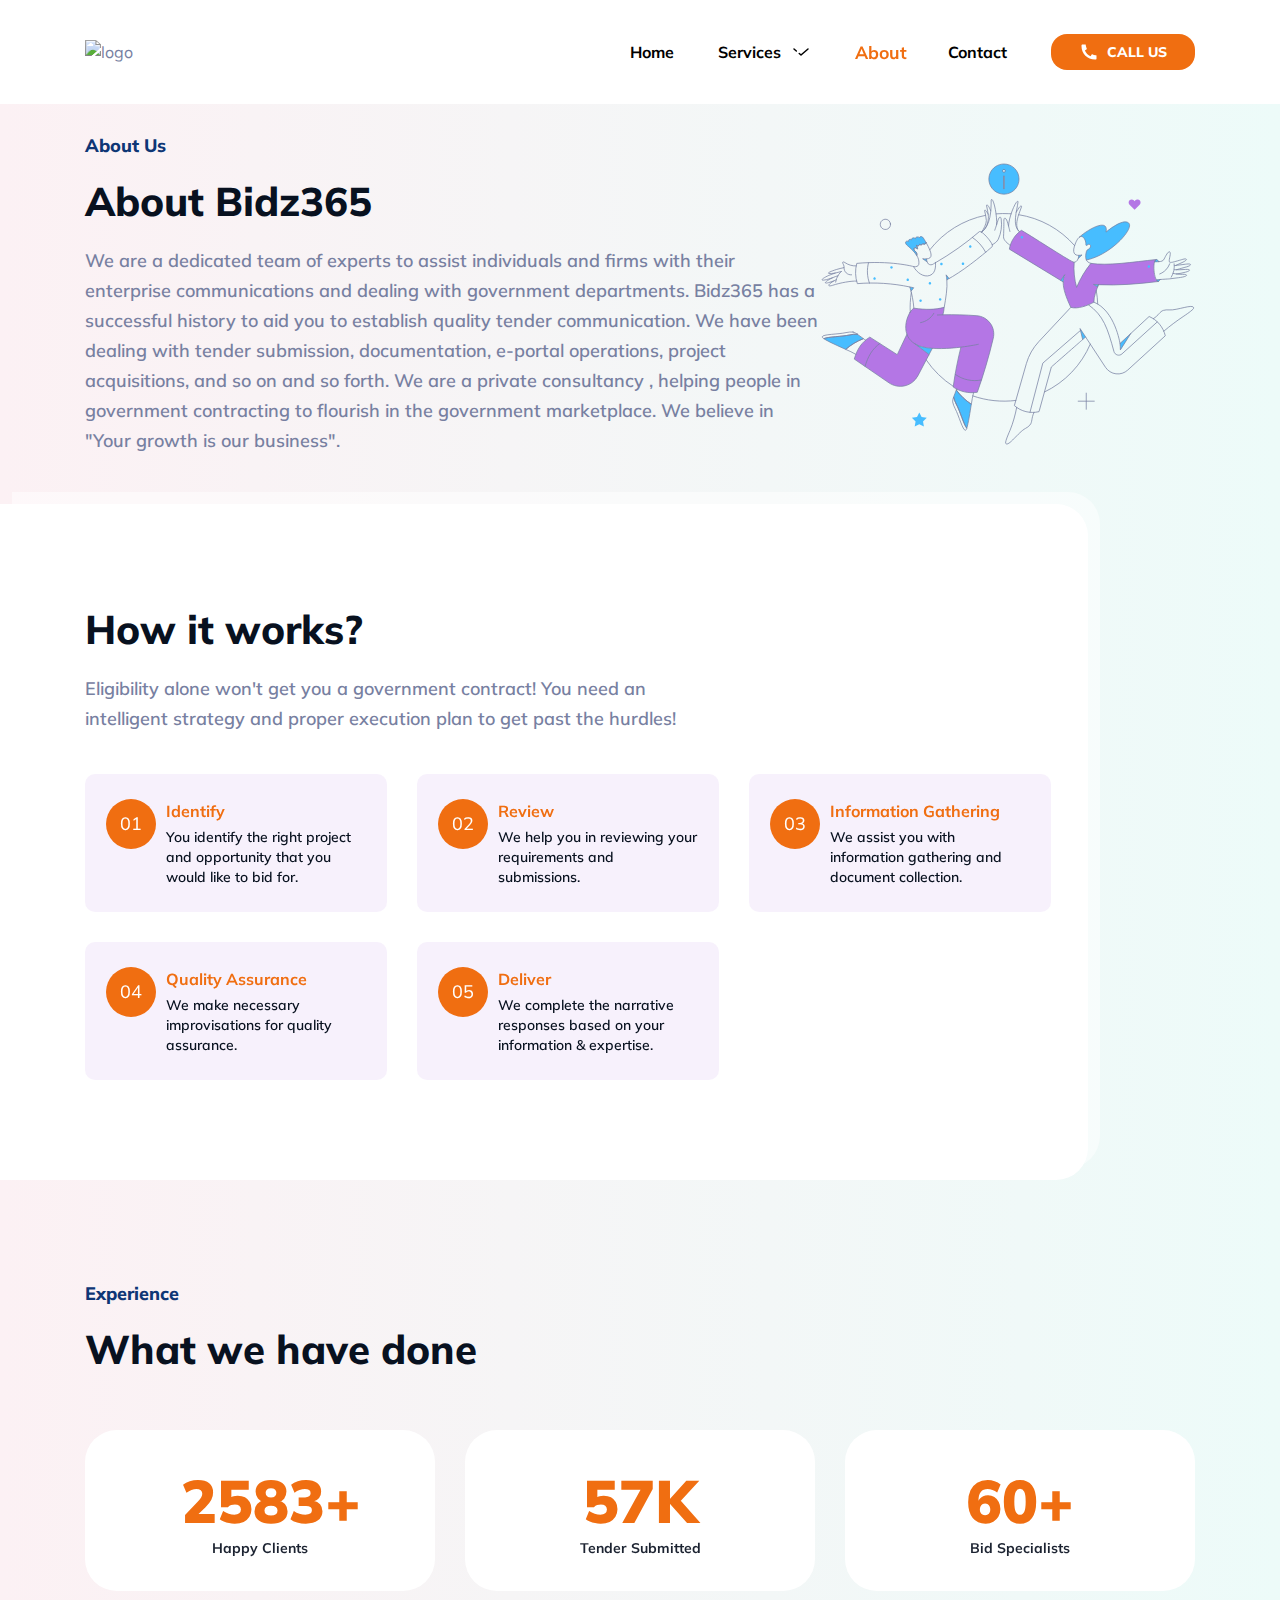
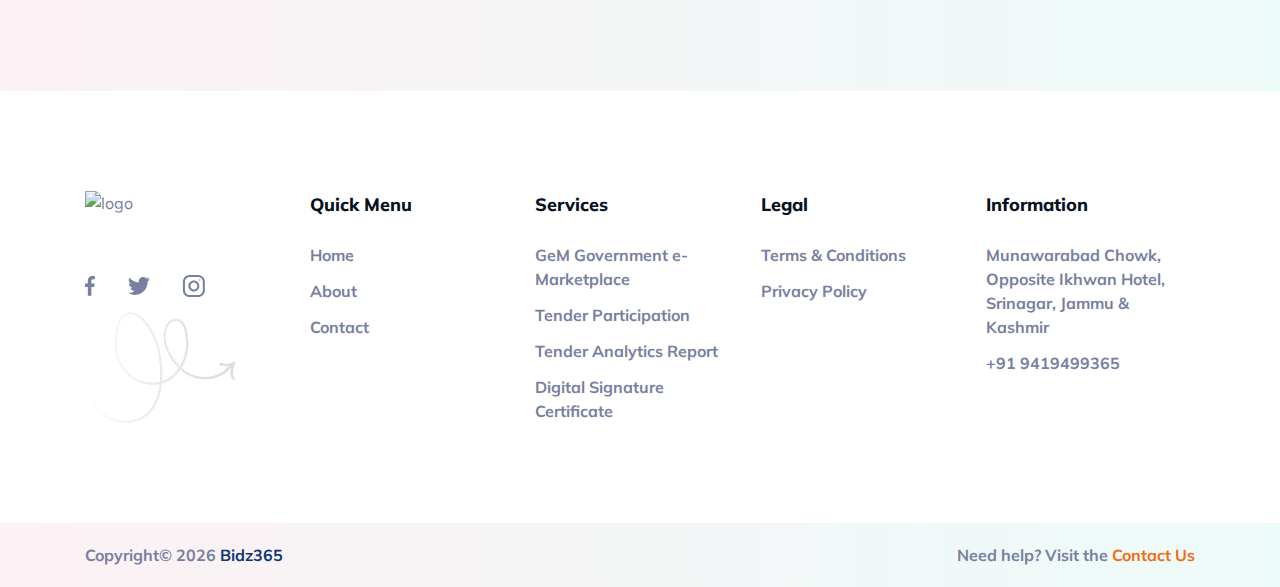
==== commit b95d6ddf: "Updated from home" ====
--- a/about.html
+++ b/about.html
@@ -64,7 +64,7 @@
                             <ul>
                                 <li><a href="/">Home</a></li>
                                 <li class="group relative">
-                                    <a href="javascript:;" class="active">
+                                    <a href="javascript:;">
                                         Services
                                         <div class="group-hover:rotate-180 ltr:ml-2 rtl:mr-2">
                                             <svg width="24" height="24" viewBox="0 0 24 24" fill="none"
@@ -75,16 +75,16 @@
                                         </div>
                                     </a>
                                     <div class="submenu">
-                                        <a href="https://www.bidz365.com/government-marketplace/">Government
+                                        <a href="services/gem.html">Government
                                             e-Marketplace (GeM)</a>
-                                        <a href="https://www.bidz365.com/tender-participation/">Tender Participation
+                                        <a href="services/tender-participation.html">Tender Participation
                                             Services</a>
-                                        <a href="https://www.bidz365.com/tender-analytics-report.php">Tender Analytics
+                                        <a href="services/tender-analytics.html">Tender Analytics
                                             Report </a>
-                                        <a href="https://www.bidz365.com/digital-signature-certificates.php">Digital
+                                        <a href="services/digital-signature.html">Digital
                                             Signature Certificate </a>
                                         <!-- <a href="marketing.html" class="active">Sales Marketing </a> -->
-                                        <a href="https://www.bidz365.com/">
+                                        <a href="services/training.html">
                                             Training
                                             <span
                                                 class="ml-1 whitespace-nowrap rounded bg-gradient-to-r from-[#ef4444] to-[#f97316] px-1.5 py-0.5 text-[10px] font-bold uppercase text-white">
@@ -94,44 +94,33 @@
                                     </div>
                                 </li>
                                 <li>
-                                    <a href="https://www.bidz365.com/about-us/">About</a>
+                                    <a href="about.html" class="active">About</a>
                                 </li>
                                 <li>
-                                    <a href="https://www.bidz365.com/contact/">Contact</a>
-                                </li>
-                                <li>
-                                    <a class="ml-2" href="tel:+919419499365"><span><span class="text-secondary">Call Now
-                                            </span> +91 9419499365</span></a>
+                                    <a href="contact.html">Contact</a>
                                 </li>
                             </ul>
                         </div>
                         <ul
-                            class="flex items-center gap-5 ltr:pr-5 rtl:pl-5 ltr:lg:pl-5 ltr:lg:pr-0 rtl:lg:pr-5 rtl:lg:pl-0">
-                            <!-- <li>
-                                <button type="button"
-                                class="btn bg-secondary py-2 px-[20px] inline-flex items-center text-white hover:bg-primary">Read More</button>
-                            </li> -->
-                            <!-- <li>
-                                <button type="button"
-                                    class="flex h-10 w-10 items-center justify-center rounded-full bg-gray-dark text-white hover:text-primary"
-                                    onclick="toggleTheme()">
-                                    <svg width="20" height="20" viewBox="0 0 20 20" fill="none"
-                                        xmlns="http://www.w3.org/2000/svg" class="dark-mode-btn">
-                                        <path
-                                            d="M8 4C8 8.4 11.6 12 16 12C17.4 12 18.8 11.6 20 11C19.5 16.1 15.2 20 10 20C4.5 20 0 15.5 0 10C0 4.8 4 0.5 9 0C8.4 1.2 8 2.6 8 4ZM2 10C2 14.4 5.6 18 10 18C12.9 18 15.5 16.5 17 14C16.7 14 16.4 14 16 14C10.5 14 6 9.5 6 4C6 3.7 6 3.4 6 3C3.6 4.4 2 7.1 2 10Z"
-                                            fill="currentColor" />
+                            class="flex margin items-center gap-5 ltr:pr-5 rtl:pl-5 ltr:lg:pl-5 ltr:lg:pr-0 rtl:lg:pr-5 rtl:lg:pl-5">
+                            <li>
+                                <a href="tel:+919419499365"
+                                    class="btn bg-secondary py-2 w-max inline-flex items-center text-white hover:bg-primary">
+                                    <svg width="20" height="20" viewBox="0 0 26 26" fill="none"
+                                        xmlns="http://www.w3.org/2000/svg">
+                                        <g clip-path="url(#clip0_563_8253)">
+                                            <path
+                                                d="M22.75 17.7883V21.619C22.7501 21.8933 22.6462 22.1574 22.4592 22.358C22.2722 22.5587 22.0161 22.681 21.7425 22.7002C21.2691 22.7327 20.8823 22.75 20.5833 22.75C11.0099 22.75 3.25 14.9901 3.25 5.41667C3.25 5.11767 3.26625 4.73092 3.29983 4.2575C3.31903 3.9839 3.4413 3.72776 3.64195 3.54078C3.84261 3.35379 4.10672 3.24988 4.381 3.25H8.21167C8.34604 3.24986 8.47567 3.29968 8.57537 3.38977C8.67507 3.47986 8.73773 3.6038 8.75117 3.7375C8.77608 3.98667 8.79883 4.18492 8.8205 4.3355C9.0358 5.838 9.477 7.29932 10.1292 8.66992C10.2321 8.88658 10.1649 9.1455 9.96992 9.28417L7.63208 10.9547C9.06149 14.2853 11.7158 16.9396 15.0464 18.369L16.7148 16.0355C16.7829 15.9402 16.8824 15.8718 16.9959 15.8423C17.1093 15.8128 17.2295 15.824 17.3355 15.8741C18.7059 16.525 20.1669 16.9651 21.6688 17.1795C21.8194 17.2012 22.0177 17.225 22.2647 17.2488C22.3982 17.2625 22.5218 17.3253 22.6117 17.425C22.7016 17.5246 22.7512 17.6541 22.7511 17.7883H22.75Z"
+                                                fill="currentColor"></path>
+                                        </g>
+                                        <defs>
+                                            <clipPath id="clip0_563_8253">
+                                                <rect width="26" height="26" fill="white"></rect>
+                                            </clipPath>
+                                        </defs>
                                     </svg>
-                                    <svg width="20" height="20" viewBox="0 0 20 20" fill="none"
-                                        xmlns="http://www.w3.org/2000/svg" class="light-mode-btn hidden">
-                                        <path
-                                            d="M10 15C8.67392 15 7.40215 14.4732 6.46447 13.5355C5.52678 12.5979 5 11.3261 5 10C5 8.67392 5.52678 7.40215 6.46447 6.46447C7.40215 5.52678 8.67392 5 10 5C11.3261 5 12.5979 5.52678 13.5355 6.46447C14.4732 7.40215 15 8.67392 15 10C15 11.3261 14.4732 12.5979 13.5355 13.5355C12.5979 14.4732 11.3261 15 10 15ZM10 13.3333C10.8841 13.3333 11.7319 12.9821 12.357 12.357C12.9821 11.7319 13.3333 10.8841 13.3333 10C13.3333 9.11595 12.9821 8.2681 12.357 7.64298C11.7319 7.01786 10.8841 6.66667 10 6.66667C9.11595 6.66667 8.2681 7.01786 7.64298 7.64298C7.01786 8.2681 6.66667 9.11595 6.66667 10C6.66667 10.8841 7.01786 11.7319 7.64298 12.357C8.2681 12.9821 9.11595 13.3333 10 13.3333Z"
-                                            fill="currentColor" />
-                                        <path
-                                            d="M9.09091 0.909092C9.09091 0.407014 9.49792 0 10 0C10.5021 0 10.9091 0.407014 10.9091 0.909092V1.81818C10.9091 2.32026 10.5021 2.72727 10 2.72727C9.49792 2.72727 9.09091 2.32026 9.09091 1.81818V0.909092ZM9.09091 18.1818C9.09091 17.6797 9.49792 17.2727 10 17.2727C10.5021 17.2727 10.9091 17.6797 10.9091 18.1818V19.0909C10.9091 19.593 10.5021 20 10 20C9.49792 20 9.09091 19.593 9.09091 19.0909V18.1818ZM2.92909 4.21455C2.57412 3.85958 2.57412 3.28406 2.92909 2.92909C3.28406 2.57412 3.85958 2.57412 4.21455 2.92909L4.85727 3.57182C5.21224 3.92679 5.21224 4.5023 4.85727 4.85727C4.5023 5.21224 3.92679 5.21224 3.57182 4.85727L2.92909 4.21455ZM15.1427 16.4282C14.7878 16.0732 14.7878 15.4977 15.1427 15.1427C15.4977 14.7878 16.0732 14.7878 16.4282 15.1427L17.0709 15.7855C17.4259 16.1404 17.4259 16.7159 17.0709 17.0709C16.7159 17.4259 16.1404 17.4259 15.7855 17.0709L15.1427 16.4282ZM15.7851 2.92886C16.1402 2.57358 16.7161 2.57361 17.0712 2.92894C17.4261 3.28403 17.4259 3.85951 17.071 4.21447L16.4283 4.8572C16.0732 5.21221 15.4977 5.21221 15.1427 4.8572C14.7877 4.50225 14.7876 3.92678 15.1425 3.57174L15.7851 2.92886ZM3.57182 15.1427C3.92679 14.7878 4.5023 14.7878 4.85727 15.1427C5.21224 15.4977 5.21224 16.0732 4.85727 16.4282L4.21455 17.0709C3.85958 17.4259 3.28406 17.4259 2.92909 17.0709C2.57412 16.7159 2.57412 16.1404 2.92909 15.7855L3.57182 15.1427ZM19.0909 9.09091C19.593 9.09091 20 9.49792 20 10C20 10.5021 19.593 10.9091 19.0909 10.9091H18.1818C17.6797 10.9091 17.2727 10.5021 17.2727 10C17.2727 9.49792 17.6797 9.09091 18.1818 9.09091H19.0909ZM1.81818 9.09091C2.32026 9.09091 2.72727 9.49792 2.72727 10C2.72727 10.5021 2.32026 10.9091 1.81818 10.9091H0.909092C0.407014 10.9091 0 10.5021 0 10C0 9.49792 0.407014 9.09091 0.909092 9.09091H1.81818Z"
-                                            fill="currentColor" />
-                                    </svg>
-                                </button>
-                            </li> -->
+                                    <span class="pl-2">Call Us</span></a>
+                            </li>
                         </ul>
                         <button type="button"
                             class="flex h-10 w-10 items-center justify-center rounded-full bg-primary lg:hidden"
@@ -681,143 +670,138 @@
         </div>
 
         <footer
-            class="mt-auto bg-white dark:bg-transparent dark:bg-gradient-to-b dark:from-white/[0.03] dark:to-transparent">
+        class="mt-auto bg-white dark:bg-transparent dark:bg-gradient-to-b dark:from-white/[0.03] dark:to-transparent">
+        <div class="container">
+            <div class="grid gap-y-10 gap-x-4 py-14 sm:grid-cols-3 lg:grid-cols-5 lg:py-[100px]">
+                <div class="relative">
+                    <img src="assets/images/logo.jpeg" alt="logo" class="h-9" />
+                    <ul class="mt-12 flex items-center gap-8">
+                        <li>
+                            <a href="https://www.facebook.com/Bidz365-130653065177107/?modal=admin_todo_tour">
+                                <svg width="10" height="20" viewBox="0 0 10 20" fill="none"
+                                    xmlns="http://www.w3.org/2000/svg"
+                                    class="transition hover:scale-110 hover:text-secondary">
+                                    <path
+                                        d="M8.0733 3.29509H9.88498V0.139742C9.57242 0.0967442 8.49748 0 7.2456 0C4.6335 0 2.84415 1.643 2.84415 4.66274V7.44186H-0.0383301V10.9693H2.84415V19.845H6.37821V10.9701H9.1441L9.58317 7.44269H6.37738V5.01251C6.37821 3.99297 6.65273 3.29509 8.0733 3.29509Z"
+                                        fill="currentColor" />
+                                </svg>
+                            </a>
+                        </li>
+                        <li>
+                            <a href="https://twitter.com/TechnologiesKb">
+                                <svg width="23" height="18" viewBox="0 0 23 18" fill="none"
+                                    xmlns="http://www.w3.org/2000/svg"
+                                    class="transition hover:scale-110 hover:text-secondary">
+                                    <path
+                                        d="M22.8849 2.11613C22.0668 2.475 21.1951 2.71288 20.2862 2.82838C21.2212 2.27013 21.9348 1.39287 22.2703 0.3355C21.3986 0.85525 20.4361 1.22238 19.4103 1.42725C18.5826 0.545875 17.4028 0 16.1158 0C13.6188 0 11.6086 2.02675 11.6086 4.51137C11.6086 4.86888 11.6388 5.21263 11.7131 5.53988C7.96345 5.357 4.64557 3.55988 2.4167 0.82225C2.02757 1.49738 1.79932 2.27012 1.79932 3.102C1.79932 4.664 2.6037 6.04862 3.8027 6.85025C3.07807 6.8365 2.3672 6.62613 1.76495 6.29475C1.76495 6.3085 1.76495 6.32638 1.76495 6.34425C1.76495 8.536 3.32832 10.3565 5.37845 10.7759C5.01132 10.8763 4.6112 10.9244 4.19595 10.9244C3.9072 10.9244 3.6157 10.9079 3.34207 10.8474C3.92645 12.6335 5.5847 13.9466 7.55645 13.9893C6.02195 15.1896 4.07357 15.9129 1.96432 15.9129C1.59445 15.9129 1.2397 15.8964 0.884949 15.851C2.88282 17.1394 5.25057 17.875 7.80395 17.875C16.1034 17.875 20.6409 11 20.6409 5.04075C20.6409 4.84137 20.6341 4.64887 20.6244 4.45775C21.5196 3.8225 22.2717 3.02913 22.8849 2.11613Z"
+                                        fill="currentColor" />
+                                </svg>
+                            </a>
+                        </li>
+                        <li>
+                            <a href="https://www.linkedin.com/company/bidz-365">
+                                <svg width="23" height="22" viewBox="0 0 23 22" fill="currentColor"
+                                    xmlns="http://www.w3.org/2000/svg"
+                                    class="transition hover:scale-110 hover:text-secondary">
+                                    <path fill-rule="evenodd" clip-rule="evenodd"
+                                        d="M7.75995 0H16.0099C19.8063 0 22.8849 3.07862 22.8849 6.875V15.125C22.8849 18.9214 19.8063 22 16.0099 22H7.75995C3.96357 22 0.884949 18.9214 0.884949 15.125V6.875C0.884949 3.07862 3.96357 0 7.75995 0ZM16.0099 19.9375C18.6637 19.9375 20.8224 17.7787 20.8224 15.125V6.875C20.8224 4.22125 18.6637 2.0625 16.0099 2.0625H7.75995C5.1062 2.0625 2.94745 4.22125 2.94745 6.875V15.125C2.94745 17.7787 5.1062 19.9375 7.75995 19.9375H16.0099Z"
+                                        fill="currentColor" />
+                                    <path fill-rule="evenodd" clip-rule="evenodd"
+                                        d="M6.38495 11C6.38495 7.96263 8.84757 5.5 11.8849 5.5C14.9223 5.5 17.3849 7.96263 17.3849 11C17.3849 14.0374 14.9223 16.5 11.8849 16.5C8.84757 16.5 6.38495 14.0374 6.38495 11ZM8.44745 11C8.44745 12.8948 9.9902 14.4375 11.8849 14.4375C13.7797 14.4375 15.3224 12.8948 15.3224 11C15.3224 9.10388 13.7797 7.5625 11.8849 7.5625C9.9902 7.5625 8.44745 9.10388 8.44745 11Z"
+                                        fill="currentColor" />
+                                    <circle cx="17.7975" cy="5.08737" r="0.732875" fill="currentColor" />
+                                </svg>
+                            </a>
+                        </li>
+                    </ul>
+                    <img src="assets/images/footer-shape.png" alt="footer-shape"
+                        class="absolute bottom-0 right-0 sm:left-0" />
+                    <img src="assets/images/footer-shape-dark.png" alt="footer-shape-dark"
+                        class="absolute bottom-0 right-0 hidden dark:block sm:left-0" />
+                </div>
+                <div>
+                    <ul class="flex flex-col gap-3 font-bold">
+                        <li class="mb-3 text-lg font-extrabold text-black dark:text-white">Quick Menu</li>
+                        <li><a href="/"
+                                class="inline-block transition hover:scale-110 hover:text-secondary">Home</a></li>
+                        <li><a href="about.html"
+                                class="inline-block transition hover:scale-110 hover:text-secondary">About</a>
+                        </li>
+                        <li><a href="contact.html"
+                                class="inline-block transition hover:scale-110 hover:text-secondary">Contact</a>
+                        </li>
+                    </ul>
+                </div>
+                <div>
+                    <ul class="flex flex-col gap-3 font-bold">
+                        <li class="mb-3 text-lg font-extrabold text-black dark:text-white">Services</li>
+                        <li>
+                            <a href="services/gem.html"
+                                class="inline-block transition hover:scale-110 hover:text-secondary">GeM Government
+                                e-Marketplace</a>
+                        </li>
+                        <li>
+                            <a href="services/tender-participation.html"
+                                class="inline-block transition hover:scale-110 hover:text-secondary">Tender
+                                Participation</a>
+                        </li>
+                        <li>
+                            <a href="services/tender-analytics.html"
+                                class="inline-block transition hover:scale-110 hover:text-secondary">Tender
+                                Analytics Report</a>
+                        </li>
+                        <li>
+                            <a href="services/digital-signature.html"
+                                class="inline-block transition hover:scale-110 hover:text-secondary">Digital
+                                Signature Certificate</a>
+                        </li>
+                    </ul>
+                </div>
+                <div>
+                    <ul class="flex flex-col gap-3 font-bold">
+                        <li class="mb-3 text-lg font-extrabold text-black dark:text-white">Legal</li>
+                        <li>
+                            <a href="tc.html"
+                                class="inline-block transition hover:scale-110 hover:text-secondary">Terms &
+                                Conditions</a>
+                        </li>
+                        <li>
+                            <a href="privacy-policy.html"
+                                class="inline-block transition hover:scale-110 hover:text-secondary">Privacy
+                                Policy</a>
+                        </li>
+
+                    </ul>
+                </div>
+                <div>
+                    <ul class="flex flex-col gap-3 font-bold">
+                        <li class="mb-3 text-lg font-extrabold text-black dark:text-white">Information</li>
+                        <li>Munawarabad Chowk, Opposite Ikhwan Hotel, Srinagar, Jammu & Kashmir</li>
+                        <li>
+                            <a href="tel:+919419499365"
+                                class="inline-block transition hover:scale-110 hover:text-secondary">+91
+                                9419499365</a>
+                        </li>
+                    </ul>
+                </div>
+            </div>
+        </div>
+
+        <div
+            class="bg-gradient-to-r from-[#FCF1F4] to-[#EDFBF9] py-5 dark:border-t-2 dark:border-white/5 dark:bg-none">
             <div class="container">
-                <div class="grid gap-y-10 gap-x-4 py-14 sm:grid-cols-3 lg:grid-cols-5 lg:py-[100px]">
-                    <div class="relative">
-                        <img src="assets/images/logo.jpeg" alt="logo" class="h-9" />
-                        <ul class="mt-12 flex items-center gap-8">
-                            <li>
-                                <a href="https://www.facebook.com/Bidz365-130653065177107/?modal=admin_todo_tour">
-                                    <svg width="10" height="20" viewBox="0 0 10 20" fill="none"
-                                        xmlns="http://www.w3.org/2000/svg"
-                                        class="transition hover:scale-110 hover:text-secondary">
-                                        <path
-                                            d="M8.0733 3.29509H9.88498V0.139742C9.57242 0.0967442 8.49748 0 7.2456 0C4.6335 0 2.84415 1.643 2.84415 4.66274V7.44186H-0.0383301V10.9693H2.84415V19.845H6.37821V10.9701H9.1441L9.58317 7.44269H6.37738V5.01251C6.37821 3.99297 6.65273 3.29509 8.0733 3.29509Z"
-                                            fill="currentColor" />
-                                    </svg>
-                                </a>
-                            </li>
-                            <li>
-                                <a href="https://twitter.com/TechnologiesKb">
-                                    <svg width="23" height="18" viewBox="0 0 23 18" fill="none"
-                                        xmlns="http://www.w3.org/2000/svg"
-                                        class="transition hover:scale-110 hover:text-secondary">
-                                        <path
-                                            d="M22.8849 2.11613C22.0668 2.475 21.1951 2.71288 20.2862 2.82838C21.2212 2.27013 21.9348 1.39287 22.2703 0.3355C21.3986 0.85525 20.4361 1.22238 19.4103 1.42725C18.5826 0.545875 17.4028 0 16.1158 0C13.6188 0 11.6086 2.02675 11.6086 4.51137C11.6086 4.86888 11.6388 5.21263 11.7131 5.53988C7.96345 5.357 4.64557 3.55988 2.4167 0.82225C2.02757 1.49738 1.79932 2.27012 1.79932 3.102C1.79932 4.664 2.6037 6.04862 3.8027 6.85025C3.07807 6.8365 2.3672 6.62613 1.76495 6.29475C1.76495 6.3085 1.76495 6.32638 1.76495 6.34425C1.76495 8.536 3.32832 10.3565 5.37845 10.7759C5.01132 10.8763 4.6112 10.9244 4.19595 10.9244C3.9072 10.9244 3.6157 10.9079 3.34207 10.8474C3.92645 12.6335 5.5847 13.9466 7.55645 13.9893C6.02195 15.1896 4.07357 15.9129 1.96432 15.9129C1.59445 15.9129 1.2397 15.8964 0.884949 15.851C2.88282 17.1394 5.25057 17.875 7.80395 17.875C16.1034 17.875 20.6409 11 20.6409 5.04075C20.6409 4.84137 20.6341 4.64887 20.6244 4.45775C21.5196 3.8225 22.2717 3.02913 22.8849 2.11613Z"
-                                            fill="currentColor" />
-                                    </svg>
-                                </a>
-                            </li>
-                            <li>
-                                <a href="https://www.linkedin.com/company/bidz-365">
-                                    <svg width="23" height="22" viewBox="0 0 23 22" fill="currentColor"
-                                        xmlns="http://www.w3.org/2000/svg"
-                                        class="transition hover:scale-110 hover:text-secondary">
-                                        <path fill-rule="evenodd" clip-rule="evenodd"
-                                            d="M7.75995 0H16.0099C19.8063 0 22.8849 3.07862 22.8849 6.875V15.125C22.8849 18.9214 19.8063 22 16.0099 22H7.75995C3.96357 22 0.884949 18.9214 0.884949 15.125V6.875C0.884949 3.07862 3.96357 0 7.75995 0ZM16.0099 19.9375C18.6637 19.9375 20.8224 17.7787 20.8224 15.125V6.875C20.8224 4.22125 18.6637 2.0625 16.0099 2.0625H7.75995C5.1062 2.0625 2.94745 4.22125 2.94745 6.875V15.125C2.94745 17.7787 5.1062 19.9375 7.75995 19.9375H16.0099Z"
-                                            fill="currentColor" />
-                                        <path fill-rule="evenodd" clip-rule="evenodd"
-                                            d="M6.38495 11C6.38495 7.96263 8.84757 5.5 11.8849 5.5C14.9223 5.5 17.3849 7.96263 17.3849 11C17.3849 14.0374 14.9223 16.5 11.8849 16.5C8.84757 16.5 6.38495 14.0374 6.38495 11ZM8.44745 11C8.44745 12.8948 9.9902 14.4375 11.8849 14.4375C13.7797 14.4375 15.3224 12.8948 15.3224 11C15.3224 9.10388 13.7797 7.5625 11.8849 7.5625C9.9902 7.5625 8.44745 9.10388 8.44745 11Z"
-                                            fill="currentColor" />
-                                        <circle cx="17.7975" cy="5.08737" r="0.732875" fill="currentColor" />
-                                    </svg>
-                                </a>
-                            </li>
-                        </ul>
-                        <img src="assets/images/footer-shape.png" alt="footer-shape"
-                            class="absolute bottom-0 right-0 sm:left-0" />
-                        <img src="assets/images/footer-shape-dark.png" alt="footer-shape-dark"
-                            class="absolute bottom-0 right-0 hidden dark:block sm:left-0" />
+                <div
+                    class="flex flex-col items-center justify-between text-center font-bold dark:text-white md:flex-row">
+                    <div>
+                        Copyright© <span class="curr-year">2023</span>
+                        <a href="/" class="text-primary transition hover:text-secondary">Bidz365</a>
                     </div>
-                    <div>
-                        <ul class="flex flex-col gap-3 font-bold">
-                            <li class="mb-3 text-lg font-extrabold text-black dark:text-white">Quick Menu</li>
-                            <li><a href="/"
-                                    class="inline-block transition hover:scale-110 hover:text-secondary">Home</a></li>
-                            <li><a href="https://www.bidz365.com/about-us/"
-                                    class="inline-block transition hover:scale-110 hover:text-secondary">About</a>
-                            </li>
-                            <li><a href="https://www.bidz365.com/gem-training/"
-                                    class="inline-block transition hover:scale-110 hover:text-secondary">Training</a>
-                            </li>
-                            <li><a href="https://www.bidz365.com/subscribe/"
-                                    class="inline-block transition hover:scale-110 hover:text-secondary">Subscribe</a>
-                            </li>
-                        </ul>
-                    </div>
-                    <div>
-                        <ul class="flex flex-col gap-3 font-bold">
-                            <li class="mb-3 text-lg font-extrabold text-black dark:text-white">Services</li>
-                            <li>
-                                <a href="https://www.bidz365.com/government-marketplace/"
-                                    class="inline-block transition hover:scale-110 hover:text-secondary">GeM Government
-                                    e-Marketplace</a>
-                            </li>
-                            <li>
-                                <a href="https://www.bidz365.com/tender-participation/"
-                                    class="inline-block transition hover:scale-110 hover:text-secondary">Tender
-                                    Participation</a>
-                            </li>
-                            <li>
-                                <a href="https://www.bidz365.com/tender-analytics-report.php"
-                                    class="inline-block transition hover:scale-110 hover:text-secondary">Tender
-                                    Analytics Report</a>
-                            </li>
-                            <li>
-                                <a href="https://www.bidz365.com/digital-signature-certificates.php"
-                                    class="inline-block transition hover:scale-110 hover:text-secondary">Digital
-                                    Signature Certificate</a>
-                            </li>
-                        </ul>
-                    </div>
-                    <div>
-                        <ul class="flex flex-col gap-3 font-bold">
-                            <li class="mb-3 text-lg font-extrabold text-black dark:text-white">Legal</li>
-                            <li>
-                                <a href="https://www.bidz365.com/terms-and-conditions/"
-                                    class="inline-block transition hover:scale-110 hover:text-secondary">Terms &
-                                    Conditions</a>
-                            </li>
-                            <li>
-                                <a href="https://www.bidz365.com/privacy-policy/"
-                                    class="inline-block transition hover:scale-110 hover:text-secondary">Privacy
-                                    Policy</a>
-                            </li>
-                            <li><a href="https://www.bidz365.com/faq/"
-                                    class="inline-block transition hover:scale-110 hover:text-secondary">FAQs</a></li>
-
-                        </ul>
-                    </div>
-                    <div>
-                        <ul class="flex flex-col gap-3 font-bold">
-                            <li class="mb-3 text-lg font-extrabold text-black dark:text-white">Information</li>
-                            <li>Munawarabad Chowk, Opposite Ikhwan Hotel, Srinagar, Jammu & Kashmir</li>
-                            <li>
-                                <a href="tel:+919419499365"
-                                    class="inline-block transition hover:scale-110 hover:text-secondary">+91
-                                    9419499365</a>
-                            </li>
-                        </ul>
-                    </div>
+                    <div>Need help? Visit the <a href="contact.html"
+                            class="text-secondary transition hover:text-primary">Contact Us</a></div>
                 </div>
             </div>
-
-            <div
-                class="bg-gradient-to-r from-[#FCF1F4] to-[#EDFBF9] py-5 dark:border-t-2 dark:border-white/5 dark:bg-none">
-                <div class="container">
-                    <div
-                        class="flex flex-col items-center justify-between text-center font-bold dark:text-white md:flex-row">
-                        <div>
-                            Copyright© <span class="curr-year">2023</span>
-                            <a href="/" class="text-primary transition hover:text-secondary">Bidz365</a>
-                        </div>
-                        <div>Need help? Visit the <a href="https://www.bidz365.com/contact/"
-                                class="text-secondary transition hover:text-primary">Contact Us</a></div>
-                    </div>
-                </div>
-            </div>
-        </footer>
+        </div>
+    </footer>
     </div>
 
     <!-- Return to Top -->
--- a/assets/css/style.css
+++ b/assets/css/style.css
@@ -1326,7 +1326,7 @@
         min-width: -webkit-max-content;
         min-width: -moz-max-content;
         min-width: max-content;
-        grid-template-columns: repeat(3, minmax(0, 1fr));
+        grid-template-columns: repeat(2, minmax(0, 1fr));
         --tw-bg-opacity: 1;
         background-color: rgb(240 244 247/var(--tw-bg-opacity));
         --tw-shadow: 0 10px 15px -3px rgba(0, 0, 0, .1), 0 4px 6px -4px rgba(0, 0, 0, .1);
@@ -1351,7 +1351,7 @@
 
 @media (min-width:1142px) {
     header .menus .submenu {
-        grid-template-columns: repeat(4, minmax(0, 1fr))
+        grid-template-columns: repeat(2, minmax(0, 1fr))
     }
     [dir=ltr] header .menus .submenu {
         left: -50%
@@ -5085,6 +5085,10 @@
 
 .pl-1 {
     padding-left: .25rem
+}
+
+.pl-2 {
+    padding-left: .5rem
 }
 
 .pb-3 {
@@ -10331,4 +10335,8 @@
     [dir=rtl] .xl\:rtl\:text-right {
         text-align: right
     }
+}
+
+.margin{
+    margin-left: 1.5rem;
 }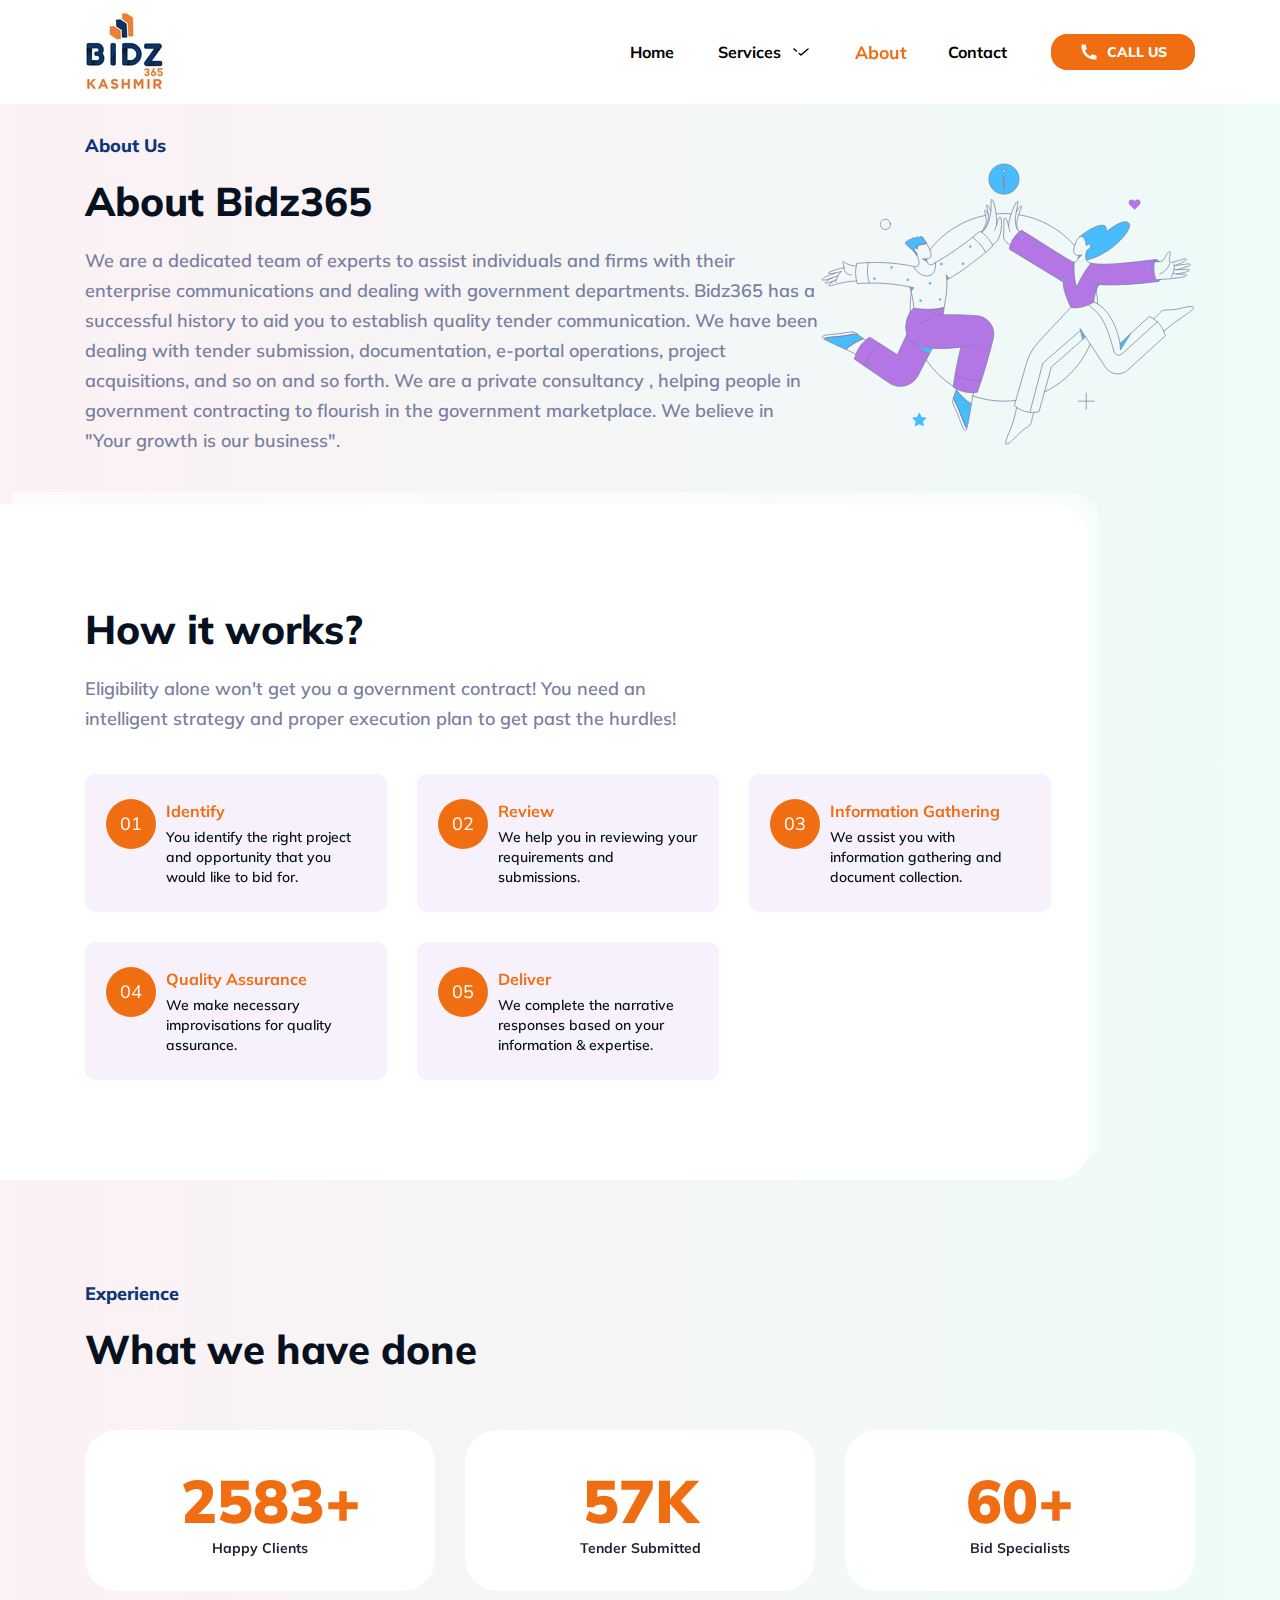
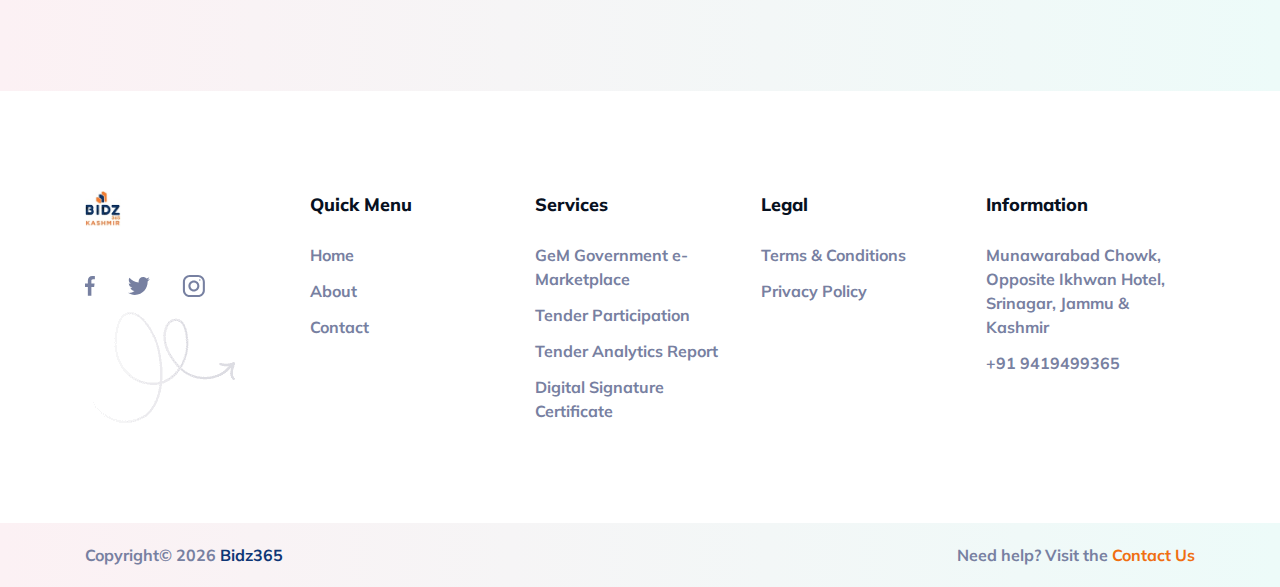
==== commit b14e2fb1: "Add files via upload" ====
--- a/about.html
+++ b/about.html
@@ -6,6 +6,7 @@
     <meta http-equiv="X-UA-Compatible" content="IE=edge" />
     <meta name="viewport" content="width=device-width, initial-scale=1.0" />
     <title>About Bidz365 | Tender Management Service in Kashmir</title>
+    <meta name='description' content='Bidz365 provides Top Quality Tender Submission and assist firms with outsourcing, managing bids, and tender submissions with governmental departments' />
     <link rel="icon" href="https://www.bidz365.com/assets/uploads/favicon.png" sizes="32x32" />
     <link rel="icon" href="https://www.bidz365.com/assets/uploads/favicon.png" sizes="192x192" />
     <link rel="apple-touch-icon" href="https://www.bidz365.com/assets/uploads/favicon.png" />
